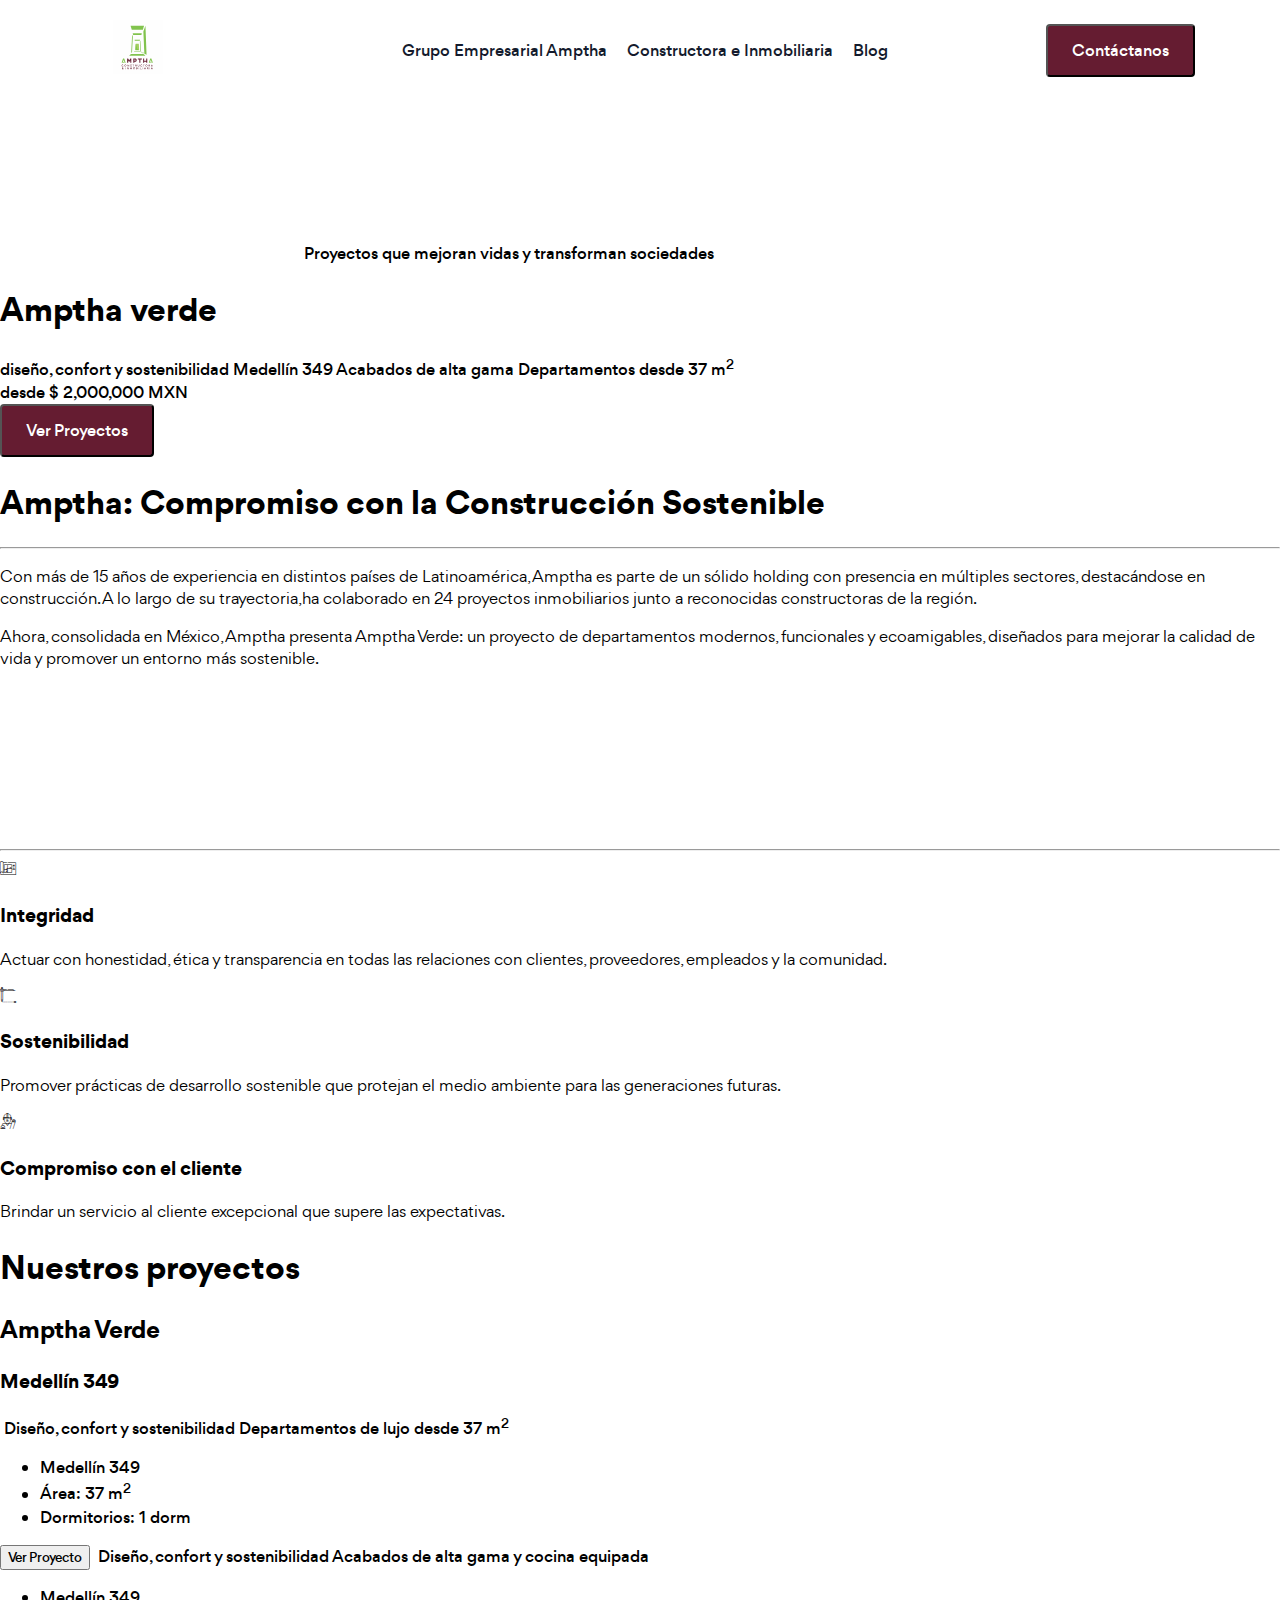
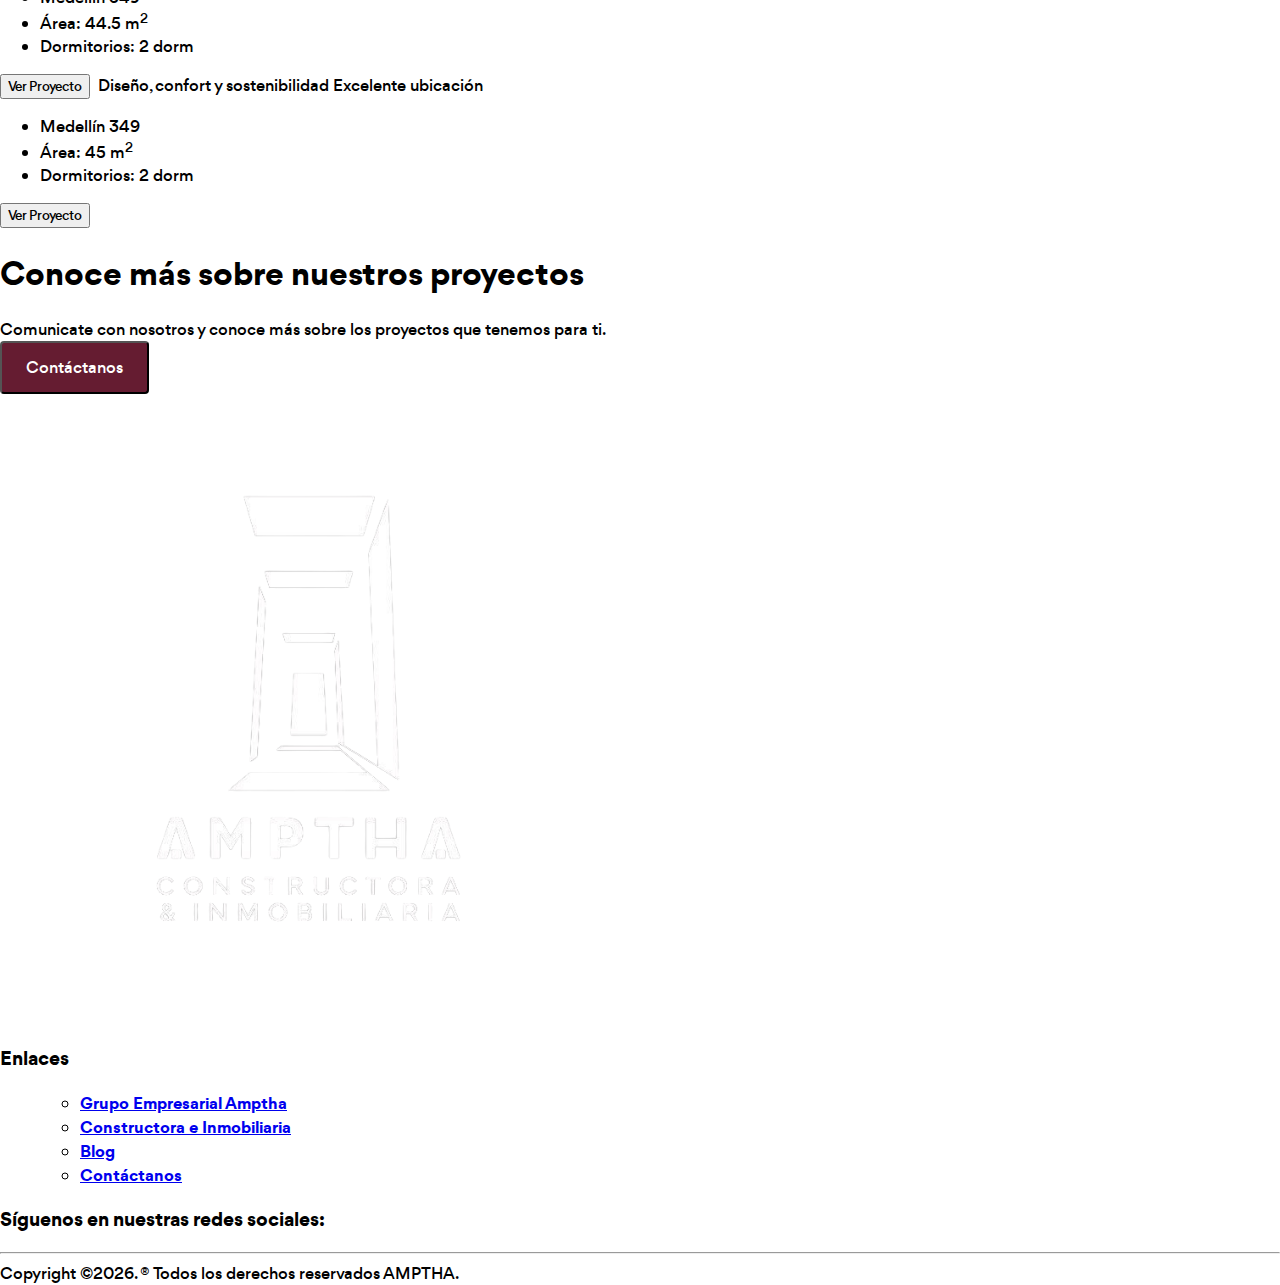
==== constructora-inmobiliaria.html @ 554c6b69 "feat: skeleton" ====
<!DOCTYPE html>
<html lang="en">

<head>
    <meta charset="UTF-8">
    <meta name="viewport" content="width=device-width, initial-scale=1.0">
    <link rel="stylesheet" href="css/styles.css">
    <link rel="stylesheet" href="fonts/flaticon.css">
    <link rel="stylesheet" href="fonts/fonts.css">
    <title>Amptha - Proyectos que mejoran vidas y transforman sociedades</title>
</head>

<body>
    <header>
        <nav>
            <logo>
                <a href="/">
                    <svg xmlns="http://www.w3.org/2000/svg" width="50" height="100" viewBox="0 0 997 1088">
                        <path fill="#FEFEFE" d="M0 0h997v1088H0V0Z"></path>
                        <path fill="#82C34E"
                            d="M646 122h1a8116.877 8116.877 0 0 1 4.593 112.367c.888 26.257 1.86 52.509 2.97 78.758a6559.746 6559.746 0 0 1 2.553 68.525c.652 20.414 1.46 40.819 2.322 61.225 1.192 28.246 2.226 56.496 3.179 84.751a8805 8805 0 0 0 2.74 72.76c.544 13.228.544 13.228 1.105 26.456 1.021 23.734 1.862 47.399 1.538 71.158-3.803-1.476-7.146-3.182-10.629-5.316l-3.342-2.04c-1.197-.735-2.394-1.47-3.591-2.207a8595.779 8595.779 0 0 1-11.558-7.066 2881.376 2881.376 0 0 0-12.79-7.774l-3.477-2.107a4560.543 4560.543 0 0 1-31.787-19.449c-5.774-3.56-11.559-7.1-17.361-10.611l-1.91-1.157c-3.042-1.841-6.085-3.68-9.131-5.515l-3.334-2.016-2.91-1.754L553 629c-1.1-.46-1.1-.46-2.22-.931-2.852-1.406-4.668-2.673-6.78-5.069-1.531-5.393-1.55-10.804-1.664-16.368-.067-1.686-.137-3.372-.211-5.058-.19-4.574-.325-9.149-.451-13.725-.141-4.806-.332-9.61-.516-14.413-.344-9.115-.642-18.23-.924-27.347-.321-10.306-.696-20.609-1.074-30.913a9578.602 9578.602 0 0 1-1.58-45.736c-.052-1.637-.105-3.275-.16-4.912-.17-5.175-.309-10.35-.42-15.528l-.059-2.394c-.054-2.413-.09-4.825-.12-7.238l-.055-2.194C536.712 429.8 539.03 423.723 542 417c.671-1.665 1.34-3.33 2-5h1c2.527 36.963 4.496 73.957 6.234 110.965l.165 3.496c.554 11.77 1.105 23.542 1.642 35.314.207 4.5.416 9 .626 13.5.097 2.093.193 4.187.287 6.28.26 5.81.562 11.616.896 17.422.162 3.265.252 6.529.342 9.796.098 2.252.198 4.504.3 6.755l.039 3.159c.242 4.41.458 7.225 3.535 10.537 3.965 3.054 8.122 5.584 12.758 7.495 4.219 1.831 7.942 3.847 11.801 6.343 4.283 2.65 8.575 5.282 12.875 7.903 9.208 5.613 18.368 11.3 27.5 17.035.105-11.224-.204-22.38-.77-33.59l-.244-5.047c-.173-3.574-.347-7.148-.524-10.722-.471-9.557-.928-19.115-1.384-28.672l-.14-2.938c-.886-18.568-1.67-37.14-2.41-55.715a7254.77 7254.77 0 0 0-3.216-72.085c-1.055-21.24-1.96-42.482-2.812-63.731-.926-23.088-1.926-46.17-3.063-69.25l-.189-3.856-.732-14.87a9707.43 9707.43 0 0 1-1.572-32.856c-.085-1.853-.172-3.706-.261-5.558-.438-9.144-.77-18.283-.843-27.438l-.035-2.349c-.013-6.659 1.536-12.22 4.195-18.323.649-1.603 1.295-3.207 1.938-4.813l.996-2.425c1.306-3.383 2.44-6.816 3.566-10.262 1.379-4.22 2.803-8.395 4.5-12.5 2.204-5.336 3.97-10.803 5.754-16.29a264.634 264.634 0 0 1 3.476-9.657c1.312-3.498 2.537-7.027 3.77-10.553a696.413 696.413 0 0 1 6-16.5l1.605-4.281L646 122Z">
                        </path>
                        <path fill="#81C34D"
                            d="M351 118h268c-2.226 12.245-2.226 12.245-3.75 16.375-1.885 5.41-3.506 10.863-5.063 16.375a2945.94 2945.94 0 0 1-6.875 23.938l-.864 2.965c-.813 2.784-1.63 5.566-2.448 8.347l-.838 2.858-.807 2.724-.718 2.433C597 196 597 196 596 198H374c-3.371-7.866-3.371-7.866-4.395-11.793l-.697-2.626-.72-2.768c-1.937-7.264-3.941-14.495-6.125-21.688l-1.477-4.879-.767-2.532c-1.56-5.17-3.101-10.347-4.632-15.526l-.915-3.057-.854-2.9-.757-2.55c-.784-3.18-1.198-6.44-1.661-9.681Z">
                        </path>
                        <path fill="#82C34F"
                            d="m437.102 628.371 3.397-.055c3.709-.053 7.417-.076 11.126-.093l7.755-.062c5.423-.038 10.847-.057 16.27-.067 6.242-.012 12.48-.08 18.72-.175 6.029-.088 12.056-.114 18.086-.118a526.36 526.36 0 0 0 7.654-.086c23.068-.396 23.068-.396 30.722 6.587A197.536 197.536 0 0 1 556 640a165.107 165.107 0 0 0 5.375 4.375c5.122 4.167 10.1 8.487 15.075 12.825 4.51 3.922 9.097 7.73 13.741 11.491 3.312 2.722 6.562 5.51 9.809 8.309 4.125 3.555 8.272 7.068 12.5 10.5 4.787 3.888 9.477 7.878 14.148 11.903a932.695 932.695 0 0 0 10.718 9.111c1.093.917 2.187 1.832 3.284 2.745 3.316 2.784 6.267 5.658 9.35 8.741H319c5.633-5.633 5.633-5.633 8.383-8.016l1.83-1.588 1.912-1.646 2.007-1.734c4.621-3.978 9.27-7.917 14.074-11.672 2.828-2.265 2.828-2.265 5.122-4.91 7.094-7.299 13.116-8.537 23.146-8.733 3.246-.009 6.49.031 9.736.072 2.347-.007 4.693-.019 7.04-.034a1665.2 1665.2 0 0 1 19.026.045c5.965.031 11.93.016 17.895.001 11.806-.028 23.612-.011 35.419.033 11.461.044 22.923.066 34.385.06l2.144-.001 10.653-.007c29.41-.02 58.819.032 88.228.13a4310.31 4310.31 0 0 0-5.168-4.727l-2.907-2.658c-3.566-3.188-7.255-6.197-10.976-9.2-3.363-2.754-6.658-5.577-9.949-8.415-5.92-5.1-11.893-10.124-18-15l-1.8-1.59c-2.753-1.764-4.438-1.793-7.692-1.809l-3.383-.038-3.696.005-3.903-.031c-3.53-.028-7.058-.037-10.586-.043-3.69-.01-7.378-.036-11.067-.06-6.984-.044-13.968-.072-20.952-.095-7.951-.027-15.903-.071-23.854-.117A22843.16 22843.16 0 0 0 417 638c6.154-8.206 10.114-9.601 20.102-9.629Z">
                        </path>
                        <path fill="#A4CF60"
                            d="M453 480h61c.673 4.713 1.193 9.137 1.449 13.858l.109 1.969c.118 2.142.231 4.284.344 6.427l.25 4.576c.22 4.071.436 8.142.652 12.214.133 2.516.268 5.033.403 7.55A6295.353 6295.353 0 0 1 521 607h-74c0-9.639.09-19.166.55-28.777l.178-3.852c.157-3.402.32-6.804.484-10.206l.301-6.346c1.227-25.96 2.785-51.886 4.487-77.819Z">
                        </path>
                        <path fill="#81C34D"
                            d="M394 271h181c-4.657 17.463-4.657 17.463-6.688 24.313l-.642 2.2c-1.543 5.233-1.543 5.233-2.67 7.487H403c-2.197-6.591-4.27-13.143-6.188-19.813l-.826-2.81-.779-2.709-.704-2.429C394 275 394 275 394 271Z">
                        </path>
                        <path fill="#83C450"
                            d="M382 300c2.374 2.374 2.945 4.223 4.059 7.383l1.17 3.289c.398 1.14.797 2.279 1.209 3.453l2.37 6.695c.35.993.698 1.986 1.057 3.009.596 1.664 1.207 3.328 1.947 4.934 2.627 5.972 2.38 11.259 1.958 17.686l-.177 3.322c-.124 2.287-.254 4.575-.392 6.862a945.331 945.331 0 0 0-.512 9.46c-.312 6.24-.655 12.48-1.002 18.72l-.388 7.084a9258.232 9258.232 0 0 1-2.28 39.724l-.126 2.12-.636 10.694-.128 2.155-.258 4.328a7196.656 7196.656 0 0 0-3.797 69.683l-.36 7.212-.177 3.571c-.411 8.206-.84 16.412-1.283 24.616l-.187 3.477c-.309 5.69-.626 11.38-.958 17.07-.612 10.605-1.16 21.202-1.49 31.82-.16 5.008-.356 10.014-.554 15.02-.084 2.386-.151 4.771-.2 7.157-.385 18.439-.385 18.439-4.04 23.42-2.6 1.887-4.794 3.01-7.825 4.036a776.444 776.444 0 0 0-5 2c-.302-17.678.583-35.273 1.517-52.918.218-4.153.43-8.306.644-12.459.36-7 .725-14 1.092-21.001.462-8.808.918-17.617 1.372-26.426 1.621-31.477 3.268-62.952 5.122-94.417 1.631-27.73 2.993-55.474 4.378-83.216.46-9.2.92-18.398 1.384-27.597l.54-10.836c1.046-20.888 1.046-20.888 1.951-31.13Z">
                        </path>
                        <path fill="#682135"
                            d="m292.375 774.563 2.328-.1 2.258-.022 2.056-.04c5.082 1.536 7.72 8.245 10.311 12.58l1.194 1.981c.825 1.373 1.648 2.748 2.47 4.123 1.262 2.11 2.533 4.215 3.805 6.32.802 1.337 1.605 2.675 2.406 4.013l1.155 1.91C323 809.77 323 809.77 323 812h2l.762-2.08c1.431-3.376 3.192-6.492 5.047-9.647l1.113-1.907c.774-1.324 1.55-2.647 2.327-3.969 1.187-2.02 2.365-4.044 3.542-6.069.755-1.29 1.511-2.578 2.268-3.867l1.06-1.828c3.442-5.82 3.442-5.82 5.881-7.633a77.298 77.298 0 0 1 8.625-.25l2.39.016c5.83.08 5.83.08 6.985 1.234.095 2.586.126 5.146.114 7.733v2.453c0 2.69-.009 5.379-.016 8.068l-.005 5.578c-.003 4.904-.013 9.808-.024 14.712-.01 5-.015 10-.02 15-.01 9.82-.028 19.638-.049 29.456-3.16 1.58-6.535 1.184-10 1.188l-2.234.037c-1.924.005-3.847-.103-5.766-.225-2.438-2.438-2.264-3.103-2.319-6.45l-.06-2.79-.035-3.018-.059-3.085c-.06-3.26-.106-6.521-.152-9.782l-.117-6.621A4503.83 4503.83 0 0 1 344 812l-1.114 1.908c-1.688 2.887-3.38 5.77-5.074 8.654l-1.751 3.002C332.923 830.9 329.698 836.035 326 841c-2.195-.043-2.195-.043-5-1a64.934 64.934 0 0 1-4.875-7.313l-1.2-1.994A566.094 566.094 0 0 1 311 824l-3.82-6.543L304 812l-.025 1.733a4888.25 4888.25 0 0 1-.292 17.81c-.039 2.218-.074 4.435-.105 6.653-.045 3.182-.103 6.364-.164 9.546l-.035 3.018-.06 2.79-.04 2.463C303 858 303 858 301 860a88.743 88.743 0 0 1-7.938.313l-2.208.048c-5.255.005-5.255.005-7.563-1.405-1.992-3.018-1.7-6.113-1.663-9.609l-.011-2.356a873.84 873.84 0 0 1 .02-7.714c0-1.784 0-3.569-.002-5.353 0-3.74.01-7.48.029-11.22.023-4.801.023-9.602.016-14.403-.003-3.685.004-7.369.013-11.054.004-1.77.005-3.54.004-5.312 0-2.47.012-4.941.028-7.412l-.007-2.23c.084-7.96 3.667-7.678 10.657-7.73Z">
                        </path>
                        <path fill="#672033"
                            d="m412.103 774.722 2.108.012 2.192-.005c1.538-.002 3.077.002 4.615.01 2.313.01 4.626 0 6.939-.012 26.562-.027 26.562-.027 36.047 7.96 6.742 6.982 8.128 14.33 8.433 23.813-.168 7.95-2.14 13.525-6.062 20.313-8.634 7.952-19.62 9.525-30.875 9.312l-2.781-.027c-2.24-.024-4.48-.056-6.719-.098.01.656.02 1.312.032 1.988.041 2.962.067 5.924.093 8.887l.05 3.129.02 2.988.032 2.761C426 858 426 858 424 860c-2.873.199-5.629.278-8.5.25l-2.379.023c-5.868-.02-5.868-.02-8.121-2.273a91.593 91.593 0 0 1-.259-7.63l-.01-2.386c-.01-2.61-.003-5.218.003-7.828l-.005-5.425c-.003-3.793 0-7.586.01-11.379.012-4.87.005-9.739-.007-14.608-.007-3.735-.005-7.47 0-11.205.002-1.796 0-3.592-.005-5.388-.005-2.507.003-5.013.014-7.52l-.012-2.264c.051-6.179 1.13-7.584 7.374-7.645Z">
                        </path>
                        <path fill="#671F33"
                            d="m610.438 774.813 2.392-.038c2.058-.005 4.116.103 6.17.225 2 2 2 2 2.227 5.99 0 1.725-.012 3.45-.032 5.174l-.006 2.436c-.01 3.009-.038 6.017-.064 9.025L621 818h42c-.08-13.403-.08-13.403-.18-26.806-.006-1.677-.011-3.353-.015-5.03l-.031-2.652c0-2.172.103-4.343.226-6.512 2-2 2-2 5.879-2.23 1.561.004 3.122.018 4.683.043l2.405.001c5.893.046 5.893.046 7.033 1.186.095 2.586.126 5.146.114 7.733v2.453c0 2.69-.009 5.379-.016 8.068l-.005 5.578c-.003 4.904-.013 9.808-.024 14.712-.01 5-.015 10-.02 15-.01 9.82-.028 19.638-.049 29.456-3.16 1.58-6.535 1.184-10 1.188l-2.234.037c-1.924.005-3.847-.103-5.766-.225-2-2-2-2-2.227-4.247.01-.91.02-1.822.032-2.76l.015-2.693.055-3.425L663 836h-42c.08 7.15.08 7.15.18 14.3l.015 2.692.032 2.761C621 858 621 858 619 860a98.49 98.49 0 0 1-8 .188l-2.234-.002c-5.485-.045-5.485-.045-7.766-1.186a28645.6 28645.6 0 0 1-.052-32.414c-.005-5.016-.012-10.033-.023-15.05-.011-4.836-.017-9.673-.02-14.51-.002-1.85-.005-3.7-.01-5.549-.008-2.581-.009-5.163-.009-7.744l-.01-2.341c.015-7.768 2.6-6.574 9.562-6.58Z">
                        </path>
                        <path fill="#83C450"
                            d="m748.816 774.637 2.815.002 2.932.048 2.943-.01c7.227.056 7.227.056 9.494 2.323.81 2.113 1.545 4.254 2.242 6.406l.635 1.938c.672 2.05 1.336 4.103 1.998 6.156a2623.907 2623.907 0 0 0 3.264 10.004c1.493 4.508 3.167 8.907 4.976 13.296 1.396 3.472 2.547 7.015 3.697 10.575 1.65 5.06 3.342 10.094 5.165 15.094l.989 2.733a552.47 552.47 0 0 0 1.938 5.249l.873 2.416.79 2.129c.508 2.352.23 3.752-.567 6.004-2.102 2.102-6.483 1.231-9.375 1.25l-2.367.063c-5.783.04-5.783.04-7.908-1.535-1.626-2.141-2.217-3.955-2.928-6.548l-.82-2.91c-.28-1.034-.562-2.068-.852-3.133-.614-2.18-1.23-4.36-1.848-6.539l-.95-3.356c-1.703-5.886-3.585-11.712-5.467-17.543C758.261 811.85 756.12 804.93 754 798a6998.867 6998.867 0 0 0-4.745 15.679c-2.925 9.696-5.733 19.41-8.226 29.228-3.562 13.626-3.562 13.626-7.029 17.093-2.823.1-5.615.139-8.438.125l-2.392.012c-5.917-.01-5.917-.01-8.17-1.137.562-6.029 1.88-11.296 3.875-17l.777-2.29a340.391 340.391 0 0 1 3.856-10.71c1.624-4.292 3.063-8.64 4.492-13 1.417-4.325 2.841-8.635 4.469-12.887 1.18-3.1 2.235-6.224 3.25-9.383l.886-2.751a988.288 988.288 0 0 0 1.79-5.641l.886-2.733.783-2.464c1.959-4.481 3.93-5.521 8.752-5.504ZM206.816 774.637l2.815.002 2.931.048 2.944-.01c7.227.056 7.227.056 9.494 2.323.806 1.857.806 1.857 1.586 4.113l.876 2.514.913 2.686.947 2.74c2.064 6.018 3.965 12.067 5.791 18.162.813 2.554 1.736 4.998 2.762 7.472 2.2 5.31 3.975 10.736 5.758 16.195 1.31 3.999 2.663 7.971 4.12 11.919l.855 2.328a377.19 377.19 0 0 0 1.651 4.389c2.26 6.15 2.26 6.15.741 9.482-2.102 2.102-6.483 1.231-9.375 1.25l-2.367.063c-5.77.039-5.77.039-7.889-1.487-1.768-2.358-2.427-4.537-3.254-7.367l-1.021-3.438-1.07-3.712-1.7-5.757c-.79-2.687-1.57-5.376-2.352-8.064-1.372-4.712-2.759-9.418-4.143-14.126-.737-2.506-1.47-5.014-2.2-7.522l-1.003-3.428-.88-3.028c-.671-2.367-.671-2.367-1.746-4.384l-.883 3.016a3471.748 3471.748 0 0 1-7.808 26.294 1259.597 1259.597 0 0 0-3.918 13.23c-.265.903-.53 1.807-.801 2.738a803.73 803.73 0 0 0-1.498 5.188c-2.651 9.023-2.651 9.023-5.092 11.534-3.084.605-6.06.47-9.188.313l-2.56-.069A355.541 355.541 0 0 1 174 860c-1.146-4.122-.79-6.64.547-10.676l1.062-3.26 1.141-3.376c.36-1.103.722-2.206 1.094-3.342 1.71-5.193 3.497-10.342 5.45-15.448 1.338-3.598 2.511-7.251 3.706-10.898 1.427-4.357 2.864-8.697 4.5-12.98a166.74 166.74 0 0 0 3-8.633l.75-2.342c.506-1.59 1.006-3.18 1.5-4.774l.75-2.322.656-2.083c1.95-4.31 4.03-5.245 8.66-5.23Z">
                        </path>
                        <path fill="#81C34D"
                            d="M453 482c2.124 3.794 3.3 7.871 4.566 12.006l.755 2.436c.822 2.656 1.64 5.314 2.456 7.972l1.719 5.56c1.51 4.885 3.015 9.771 4.52 14.657 1.221 3.967 2.446 7.932 3.671 11.898 2.287 7.401 4.572 14.802 6.852 22.205l1.505 4.875c1.497 4.848 2.932 9.709 4.256 14.608 1.276 3.25 3.59 4.779 6.387 6.72l1.698 1.21A322.38 322.38 0 0 0 497 590c1.402.976 2.803 1.954 4.203 2.934 4.497 3.132 9.006 6.253 13.602 9.239 1.414.92 2.807 1.87 4.195 2.827v1h-72c0-9.292.11-18.482.55-27.75.06-1.278.118-2.556.178-3.872.158-3.422.32-6.843.484-10.265l.301-6.374A3185.341 3185.341 0 0 1 453 482Z">
                        </path>
                        <path fill="#692336"
                            d="m503.05 774.729 2.122.012 2.237-.01c2.447-.01 4.894-.003 7.341.003l5.089-.005c3.558-.003 7.115 0 10.673.01 4.567.012 9.133.005 13.7-.007 3.503-.007 7.007-.005 10.51 0 1.684.002 3.369 0 5.053-.005 2.351-.005 4.702.003 7.053.014l2.122-.012c4.821.042 4.821.042 7.05 2.271.198 2.545.279 4.957.25 7.5l.023 2.09c-.02 5.157-.02 5.157-2.273 7.41-2.797.227-2.797.227-6.32.195l-3.809-.02-3.996-.05c-1.34-.01-2.68-.02-4.02-.027-3.285-.024-6.57-.057-9.855-.098l.013 2.416c.04 7.505.071 15.01.09 22.514.011 3.859.025 7.717.048 11.575.022 3.722.034 7.444.039 11.166.003 1.421.01 2.843.021 4.265.015 1.987.016 3.975.016 5.962l.014 3.432C546 858 546 858 544 860c-2.873.199-5.629.278-8.5.25l-2.379.023c-5.868-.02-5.868-.02-8.121-2.273-.24-2.67-.24-2.67-.227-6.102v-3.882l.032-4.211.008-4.296c.008-3.772.028-7.543.05-11.314.02-3.848.03-7.695.04-11.543.02-7.55.055-15.101.097-22.652l-2.447.032c-3.642.041-7.285.067-10.928.093-1.271.017-2.542.034-3.852.05l-3.671.02-3.396.032C498 794 498 794 496 792a82.807 82.807 0 0 1-.25-7.5l-.023-2.09c.024-6.18 1.099-7.626 7.323-7.681Z">
                        </path>
                        <path fill="#81C34D" d="M431 398h107c-4 17-4 17-5 19h-98c-4-15-4-15-4-19Z"></path>
                        <path fill="#6D293B"
                            d="M676.313 896.563c4.996 2.831 7.895 7.06 9.687 12.437.534 5.965.553 10.957-3 16-5.185 5.21-8.836 7.149-16.313 7.313-5.432-.049-8.61-.446-12.687-4.313-4.484-4.858-6.524-9.166-6.309-15.887.96-6.573 4.62-10.893 9.625-14.984 5.421-3.635 13.225-3.134 18.996-.567ZM256.313 896.563c4.996 2.831 7.895 7.06 9.687 12.437.534 5.965.553 10.957-3 16-5.185 5.21-8.836 7.149-16.313 7.313-5.432-.049-8.61-.446-12.687-4.313-4.484-4.858-6.524-9.166-6.309-15.887.96-6.573 4.62-10.893 9.625-14.984 5.421-3.635 13.225-3.134 18.996-.567ZM430.313 951.563c4.996 2.831 7.895 7.06 9.687 12.437.534 5.965.553 10.957-3 16-5.185 5.21-8.836 7.149-16.313 7.313-5.432-.049-8.61-.446-12.687-4.313-4.484-4.858-6.524-9.166-6.309-15.887.96-6.573 4.62-10.893 9.625-14.984 5.421-3.635 13.225-3.134 18.997-.567Z">
                        </path>
                        <path fill="#6B2639"
                            d="m463 951 9.625-.313 2.999-.137c4.31-.068 7.481 0 10.99 2.684 3.097 3.59 3.09 5.159 2.796 9.672-.517 2.641-1.471 4.236-3.41 6.094l1.938.875C490 971 490 971 491 973c.042 4.38-.213 7.95-2.875 11.5-3.278 2.314-5.893 2.622-9.793 2.598l-2.438-.008-3.082-.028L463 987v-36Z">
                        </path>
                        <path fill="#692236"
                            d="m710 896 10.125-.313 3.157-.137c4.505-.068 7.742-.08 11.335 2.845 2.76 3.017 3.292 3.82 3.758 7.855-.494 4.936-1.876 6.334-5.375 9.75h-2l1.242 2.23 1.633 2.957 1.617 2.918A71.033 71.033 0 0 1 739 932c-4.3 1.053-4.3 1.053-7 0-2.96-3.805-7-9.018-7-14h-10v14h-5v-36ZM443 896l10.125-.313 3.157-.137c4.505-.068 7.742-.08 11.335 2.845 2.76 3.017 3.292 3.82 3.758 7.855-.494 4.936-1.876 6.334-5.375 9.75h-2l1.242 2.23 1.633 2.957 1.617 2.918A71.033 71.033 0 0 1 472 932c-4.3 1.053-4.3 1.053-7 0-2.96-3.805-7-9.018-7-14h-10v14h-5v-36Z">
                        </path>
                        <path fill="#692235"
                            d="m678 951 10.125-.313 3.157-.137c4.505-.068 7.742-.08 11.335 2.845 2.76 3.017 3.292 3.82 3.758 7.855-.494 4.936-1.876 6.334-5.375 9.75h-2l1.242 2.23 1.633 2.957 1.617 2.918A71.033 71.033 0 0 1 707 987c-4.3 1.053-4.3 1.053-7 0-2.96-3.805-7-9.018-7-14h-10v14h-5v-36Z">
                        </path>
                        <path fill="#692337"
                            d="M340 951h7c1.84 3.622 3.67 7.248 5.5 10.875l1.59 3.129 1.504 2.988 1.396 2.761C358 973 358 973 358 975h2c.235-.797.47-1.593.71-2.414 1.625-4.517 3.735-8.69 5.915-12.961l1.273-2.52c1.03-2.037 2.065-4.072 3.102-6.105h7v36h-6l-1-22-10 19h-5l-10-21-1 24h-5v-36Z">
                        </path>
                        <path fill="#6B2739"
                            d="M199 951c3.082 2.227 4.738 4.809 5.563 8.563-.768 3.324-2.165 5.039-4.563 7.437-2.25.813-2.25.813-4 1l2.5 2.875c2.5 2.875 2.5 2.875 2.5 5.125h2l.938-2.438C205 971 205 971 206 970a99.984 99.984 0 0 1 5 0c-1.886 5.793-1.886 5.793-3.375 8.5-.99 2.742-.99 2.742 1.25 5.813L211 987h-7l-1-3-2.375 1.5c-4.662 1.93-8.641 2.272-13.625 1.5-2.934-1.796-4.472-2.944-6-6-.406-2.98-.546-5.1 1.047-7.727 1.328-1.648 1.328-1.648 3.953-4.273h2l-2-2.563c-2.312-3.973-2.657-5.917-2-10.437 4.113-6.307 7.95-6.981 15-5Z">
                        </path>
                        <path fill="#6D2A3C"
                            d="M771 896h7a32079.147 32079.147 0 0 1 6.722 15.66l2.458 5.727 1.491 3.475L790 924l1.176 2.726C792 929 792 929 792 932h-6l-2-7-19 1-2 6h-7c1.558-3.94 3.122-7.876 4.688-11.813l1.318-3.333A392.131 392.131 0 0 1 771 896Z">
                        </path>
                        <path fill="#6D2A3B"
                            d="M771 951h7c2 4.642 3.994 9.287 5.981 13.934.678 1.581 1.357 3.161 2.038 4.74.978 2.27 1.949 4.542 2.918 6.814l.928 2.14C791.12 981.585 792 983.755 792 987h-6l-2-7-19 1-2 6h-7c1.558-3.94 3.122-7.876 4.688-11.813l1.318-3.333A392.131 392.131 0 0 1 771 951ZM635 951h7c2 4.642 3.994 9.287 5.981 13.934.678 1.581 1.357 3.161 2.038 4.74.978 2.27 1.949 4.542 2.918 6.814l.928 2.14C655.12 981.585 656 983.755 656 987h-6l-2-7-19 1-2 6h-7c1.558-3.94 3.122-7.876 4.688-11.813l1.318-3.333A392.131 392.131 0 0 1 635 951Z">
                        </path>
                        <path fill="#6A2437"
                            d="M281 951c6 0 6 0 8.676 2.422a126.856 126.856 0 0 1 2.637 3.328l1.413 1.757A329.158 329.158 0 0 1 298 964l1.378 1.793A654.116 654.116 0 0 1 307 976l1-25h6v36c-6 0-6 0-7.855-1.418l-1.547-1.984-1.76-2.202-1.776-2.333-1.763-2.229A691.164 691.164 0 0 1 294 970l-7-9-1 26h-5v-36ZM289 896c6 0 6 0 8.676 2.422a126.856 126.856 0 0 1 2.637 3.328l1.413 1.757A329.158 329.158 0 0 1 306 909l1.378 1.793A654.116 654.116 0 0 1 315 921l1-25h6v36c-6 0-6 0-7.855-1.418l-1.547-1.984-1.76-2.202-1.776-2.333-1.763-2.229A691.164 691.164 0 0 1 302 915l-7-9-1 26h-5v-36Z">
                        </path>
                        <path fill="#FCFBFB"
                            d="m426 793 7.625-.188 2.366-.082c4.743-.056 7.878.708 12.009 3.27 3.115 3.115 2.967 5.493 3.25 9.875-.091 4.074-.762 6.782-3.25 10.125-7.037 3.983-14.063 3.229-22 3v-26Z">
                        </path>
                        <path fill="#FCFCFC"
                            d="M672 901c3.214 1.607 5.17 2.943 7.375 5.75 1.367 4.92 1.16 8.9-.688 13.563-2.303 3.668-3.55 5.308-7.687 6.687-6.119.502-9.107.078-14-4-3.113-4.67-2.728-9.536-2-15 3.694-7.333 9.535-7.836 17-7ZM252 901c3.214 1.607 5.17 2.943 7.375 5.75 1.367 4.92 1.16 8.9-.688 13.563-2.303 3.668-3.55 5.308-7.687 6.687-6.119.502-9.107.078-14-4-3.113-4.67-2.728-9.536-2-15 3.694-7.333 9.535-7.836 17-7Z">
                        </path>
                        <path fill="#FDFCFC"
                            d="M426 956c3.239 1.31 4.603 2.52 6.813 5.188 2.135 5.058 1.841 9.161-.125 14.125-2.304 3.668-3.55 5.308-7.688 6.687-6.119.502-9.107.078-14-4-3.113-4.67-2.728-9.536-2-15 3.74-7.423 9.499-7.65 17-7Z">
                        </path>
                        <path fill="#6E2A3C"
                            d="M494 895h6l.06 2.323c.095 3.476.205 6.952.315 10.427.03 1.207.062 2.413.094 3.656l.117 3.516.095 3.237c.314 2.8.788 4.497 2.319 6.841 2.3 1.15 3.815 1.232 6.375 1.313l2.336.113c3.224-.6 4.255-1.885 6.289-4.426.64-2.987.64-2.987.61-6.297l.097-3.652.043-3.801.09-3.848c.07-3.134.123-6.267.16-9.402h6c.116 4.541.187 9.083.25 13.625l.102 3.895c.11 10.669.11 10.669-2.055 14.19-4.387 4.373-7.517 5.72-13.735 5.727C504.248 932.3 500.9 931.9 497 928c-2.58-4.34-3.365-7.465-3.293-12.492l.03-3.633.075-3.75.042-3.82c.035-3.102.084-6.203.146-9.305Z">
                        </path>
                        <path fill="#6C283A"
                            d="M574.75 896.125c3.84 2.215 5.65 4.329 8.25 7.875l-3 3-3-1v-2c-4.766-2.542-9.733-2.71-15-2-3.503 2.043-5.774 4.098-7 8-.483 5.215.104 8.606 3 13 3.472 2.976 6.453 3.416 11 3.227 2.905-.33 5.349-.998 8-2.227l1-3 5 2c-1.495 3.805-3.694 5.662-7 8-5.787 1.929-12.807 2.356-18.492-.059-5.346-3.722-8.683-8.522-9.883-14.949-.335-5.34 1.304-9.662 4.375-13.992 6.702-7.022 13.4-8.68 22.75-5.875ZM199.75 896.125c3.84 2.215 5.65 4.329 8.25 7.875l-3 3-3-1v-2c-4.766-2.542-9.733-2.71-15-2-3.503 2.043-5.774 4.098-7 8-.483 5.215.104 8.606 3 13 3.472 2.976 6.453 3.416 11 3.227 2.905-.33 5.349-.998 8-2.227l1-3 5 2c-1.495 3.805-3.694 5.662-7 8-5.787 1.929-12.807 2.356-18.492-.059-5.346-3.722-8.683-8.522-9.883-14.949-.335-5.34 1.304-9.662 4.375-13.992 6.702-7.022 13.4-8.68 22.75-5.875ZM364 895c4.764 1.676 6.795 3.467 9 8l-5 2-2.125-2c-3.335-2.32-4.902-2.441-8.875-2l-2 1v6l3.14 1.137 4.11 1.55c.682.245 1.364.49 2.066.74 4.472 1.716 7.057 3.378 9.684 7.573.595 3.108.655 4.96-1.059 7.68-2.718 3.372-4.41 5.15-8.734 5.629-10.295.39-10.295.39-14.52-3.121-1.613-1.583-1.613-1.583-2.687-3.188v-3c2.25-.75 2.25-.75 5-1l1.75 1.938c3.06 2.804 5.214 2.465 9.227 2.398 2.246-.171 2.246-.171 4.023-2.336v-4l-3.395-1.39-4.418-1.86-2.236-.91c-6.992-2.974-6.992-2.974-8.951-6.84-.642-5.057-.642-5.057 0-8 4.83-5.973 8.665-6.68 16-6Z">
                        </path>
                        <path fill="#87C556"
                            d="M749.625 840.77c1.458.004 2.917.018 4.375.043l2.234.001c5.485.045 5.485.045 7.766 1.186.054 2.625.094 5.25.125 7.875l.05 2.262c.018 1.955-.072 3.91-.175 5.863-2.56 2.56-4.272 2.26-7.766 2.273L754 860.25l-2.234.023c-5.513-.02-5.513-.02-7.766-2.273a82.807 82.807 0 0 1-.25-7.5l-.023-2.09c.02-5.315.142-7.275 5.898-7.64Z">
                        </path>
                        <path fill="#86C555"
                            d="m209.766 840.727 2.234.023 2.234-.023c5.513.02 5.513.02 7.766 2.273.198 2.545.279 4.957.25 7.5l.023 2.09c-.02 5.157-.02 5.157-2.273 7.41-2.71.199-5.293.278-8 .25l-2.234.023c-5.513-.02-5.513-.02-7.766-2.273a82.807 82.807 0 0 1-.25-7.5l-.023-2.09c.025-6.645 1.473-7.66 8.039-7.683Z">
                        </path>
                        <path fill="#661E32" d="M601 896h29v5h-12v31h-5v-31h-12v-5ZM392 896h29v5h-12v31h-5v-31h-12v-5Z">
                        </path>
                        <path fill="#651C31" d="M546 951h5v31h21v5h-26v-36Z"></path>
                        <path fill="#F3F0F0"
                            d="M683 956c2.27-.081 4.541-.14 6.813-.188l3.832-.105c3.355.293 3.355.293 5.277 1.652 1.577 2.4 1.558 3.828 1.078 6.641-1.605 2.145-1.605 2.145-4 4-3.234.39-3.234.39-6.75.25l-3.547-.11L683 968v-12Z">
                        </path>
                        <path fill="#F4F1F1"
                            d="M715 901c2.27-.081 4.541-.14 6.813-.188l3.832-.105c3.355.293 3.355.293 5.28 1.648 1.543 2.36 1.489 3.886 1.075 6.645-1.879 2.505-2.961 2.987-6 4-3.671.133-7.325.043-11 0v-12ZM448 901c2.27-.081 4.541-.14 6.813-.188l3.832-.105c3.355.293 3.355.293 5.28 1.648 1.543 2.36 1.489 3.886 1.075 6.645-1.879 2.505-2.961 2.987-6 4-3.671.133-7.325.043-11 0v-12Z">
                        </path>
                        <path fill="#651C31"
                            d="M730 951h5v36h-5v-36ZM594 951h5v36h-5v-36ZM515 951h5v36h-5v-36ZM250 951h5v36h-5v-36Z">
                        </path>
                        <path fill="#FCFCFC"
                            d="M469 971c2.104-.081 4.208-.14 6.313-.188l3.55-.105c3.137.293 3.137.293 5.032 1.648 1.583 2.356 1.521 3.87 1.105 6.645-1.105 1.645-1.105 1.645-3 3-3.137.293-3.137.293-6.688.188l-3.574-.083L469 982v-11Z">
                        </path>
                        <path fill="#FCFBFB"
                            d="M469 956c1.937-.081 3.875-.14 5.813-.188l3.269-.105c2.918.293 2.918.293 4.816 1.645C484 959 484 959 483.812 961.562 483 964 483 964 481 966c-2.82.195-2.82.195-6.125.125l-3.32-.055L469 966v-10Z">
                        </path>
                        <path fill="#F2EFEF"
                            d="M774 903c2.448 3.03 4.095 6.075 5.688 9.625l1.324 2.914C782 918 782 918 782 920h-15c1.88-6.016 4.06-11.425 7-17Z">
                        </path>
                        <path fill="#F3F0F0"
                            d="M774 958c2.33 2.879 3.832 5.62 5.188 9.063l1.042 2.597C781 972 781 972 781 975h-14c1.88-6.016 4.06-11.425 7-17ZM638 958c2.33 2.879 3.832 5.62 5.188 9.063l1.042 2.597C645 972 645 972 645 975h-14c1.88-6.016 4.06-11.425 7-17Z">
                        </path>
                        <path fill="#F8F7F7"
                            d="M190 972c4.206 1.502 5.739 4.286 8 8-2 2-2 2-5.5 2.25C189 982 189 982 187 980c-.313-2.438-.313-2.438 0-5 1.5-1.813 1.5-1.813 3-3Z">
                        </path>
                        <path fill="#F4F2F2"
                            d="M194.625 955.25C197 956 197 956 198 957c.313 2.375.313 2.375 0 5-2 1.813-2 1.813-4 3-1.938-.688-1.938-.688-4-2-.938-2.438-.938-2.438-1-5 1.66-2.765 2.397-3.057 5.625-2.75Z">
                        </path>
                    </svg>
                </a>
            </logo>
            <menu>
                <ul>
                    <li><a href="grupo-empresarial">Grupo Empresarial Amptha</a></li>
                    <li><a href="constructora-inmobiliaria">Constructora e Inmobiliaria</a></li>
                    <li><a href="blog">Blog</a></li>
                </ul>
            </menu>
            <cta>
                <button>Contáctanos</button>
            </cta>
        </nav>
    </header>
    <main>
        <section class="video">
            <video src=""></video>
            <logo></logo>
            <span class="subtitle">Proyectos que mejoran vidas y transforman sociedades</span>
        </section>
        <section class="banner">
            <card>
                <h1>Amptha verde</h1>
                <span class="description">diseño, confort y sostenibilidad</span>
                <span class="text">Medellín 349</span>
                <span class="text">Acabados de alta gama</span>
                <span class="text">Departamentos desde 37 m<sup>2</sup></span>
                <footer>
                    <span class="text">desde</span>
                    <span class="price">$ 2,000,000 MXN</span>
                </footer>
            </card>
            <cta>
                <!-- TOOD: ADD REDIRECT -->
                <button>Ver Proyectos</button>
            </cta>
        </section>
        <section class="content">
            <h1>Amptha: Compromiso con la Construcción Sostenible</h1>
            <hr>
            <p>Con más de 15 años de experiencia en distintos países de Latinoamérica, Amptha es parte de un sólido
                holding con presencia en múltiples sectores, destacándose en construcción. A lo largo de su
                trayectoria,ha colaborado en 24 proyectos inmobiliarios junto a reconocidas constructoras de la región.
            </p>
            <p>Ahora, consolidada en México, Amptha presenta Amptha Verde: un proyecto de departamentos modernos,
                funcionales y ecoamigables, diseñados para mejorar la calidad de vida y promover un entorno más
                sostenible.</p>
            <video src=""></video>
        </section>
        <section class="features">
            <hr>
            <feature>
                <i class="icon flaticon-plan"></i>
                <h3>Integridad</h3>
                <p>Actuar con honestidad, ética y transparencia en todas las relaciones con clientes, proveedores,
                    empleados y la comunidad.</p>
            </feature>
            <feature>
                <i class="icon flaticon-compass"></i>
                <h3>Sostenibilidad</h3>
                <p>Promover prácticas de desarrollo sostenible que protejan el medio ambiente para las generaciones
                    futuras.</p>
            </feature>
            <feature>
                <i class="icon flaticon-architect"></i>
                <h3>Compromiso con el cliente</h3>
                <p>Brindar un servicio al cliente excepcional que supere las expectativas.</p>
            </feature>
        </section>
        <section class="projects">
            <h1>Nuestros proyectos</h1>
            <h2>Amptha Verde</h2>
            <h3>Medellín 349</h3>
            <carrousel>
                <card>
                    <image>
                    </image>
                    <span class="description">Diseño, confort y sostenibilidad</span>
                    <span class="title">Departamentos de lujo desde 37 m<sup>2</sup></span>
                    <ul>
                        <li>Medellín 349</li>
                        <li>Área: 37 m<sup>2</sup></li>
                        <li>Dormitorios: 1 dorm</li>
                    </ul>
                    <button>Ver Proyecto</button>
                </card>
                <card>
                    <image>
                    </image>
                    <span class="description">Diseño, confort y sostenibilidad</span>
                    <span class="title">Acabados de alta gama y cocina equipada</span>
                    <ul>
                        <li>Medellín 349</li>
                        <li>Área: 44.5 m<sup>2</sup></li>
                        <li>Dormitorios: 2 dorm</li>
                    </ul>
                    <button>Ver Proyecto</button>
                </card>
                <card>
                    <image>
                    </image>
                    <span class="description">Diseño, confort y sostenibilidad</span>
                    <span class="title">Excelente ubicación</span>
                    <ul>
                        <li>Medellín 349</li>
                        <li>Área: 45 m<sup>2</sup></li>
                        <li>Dormitorios: 2 dorm</li>
                    </ul>
                    <button>Ver Proyecto</button>
                </card>
            </carrousel>
        </section>
        <section class="contact">
            <div>
                <h1>Conoce más sobre nuestros proyectos</h1>
                <span class="text">Comunicate con nosotros y conoce más sobre los proyectos que tenemos para ti.</h2>
            </div>
            <cta>
                <button>Contáctanos</button>
            </cta>
        </section>
        <footer>
            <nav>
                <logo>
                    <img src="images/amptha/logo-amptha-footer.png" alt="logo amptha">
                </logo>
                <links>
                    <h3>Enlaces</h3>
                    <menu>
                        <ul>
                            <li><a href="grupo-empresarial">Grupo Empresarial Amptha</a></li>
                            <li><a href="constructora-inmobiliaria">Constructora e Inmobiliaria</a></li>
                            <li><a href="blog">Blog</a></li>
                            <li><a href="contact-us">Contáctanos</a></li>
                        </ul>
                    </menu>
                </links>
                <social>
                    <h3>Síguenos en nuestras redes sociales:</h3>

                </social>
            </nav>
            <hr>
            <copyright>
                <span>Copyright ©<span id="current-year"></span>. ® Todos los derechos reservados AMPTHA.</span>
            </copyright>
        </footer>
    </main>
    <script>
        document.querySelector('#current-year').innerHTML = new Date().getFullYear();
    </script>
</body>

</html>
---- css/styles.css ----
body {
    margin: 0;
}

header {
    display: flex;
    width: 100%;
    height: 109px;
}

header nav {
    width: 100%;
    display: flex;
    justify-content: space-between;
    align-items: center;
    padding: 13px 85px 22px 113px;
}

header nav menu ul {
    display: flex;
    justify-content: space-around;
    gap: 20px;
    list-style-type: none;
}

header nav menu ul li a {
    text-decoration: none;
    color: #141B2D;
    font-family: "gorditamedium", sans-serif;
    font-size: 16px;
    font-weight: 400;
}

header nav menu ul li a:hover {
    color: #651C31;
}

cta button {
    padding: 13px 24px;
    background-color: #651C31;
    color: white;
    font-size: 16px;
    border-radius: 4px;
}
---- fonts/flaticon.css ----
@font-face {
    font-family: "flaticon";
    src: url("./flaticon.ttf?9890e4f6eddb23febd8c5e9ec37ab564") format("truetype"),
    url("./flaticon.woff?9890e4f6eddb23febd8c5e9ec37ab564") format("woff"),
    url("./flaticon.woff2?9890e4f6eddb23febd8c5e9ec37ab564") format("woff2"),
    url("./flaticon.eot?9890e4f6eddb23febd8c5e9ec37ab564#iefix") format("embedded-opentype"),
    url("./flaticon.svg?9890e4f6eddb23febd8c5e9ec37ab564#flaticon") format("svg");
}

i[class^="flaticon-"]:before, i[class*=" flaticon-"]:before {
    font-family: flaticon !important;
    font-style: normal;
    font-weight: normal !important;
    font-variant: normal;
    text-transform: none;
    line-height: 1;
    -webkit-font-smoothing: antialiased;
    -moz-osx-font-smoothing: grayscale;
}

.flaticon-compass:before {
    content: "\f101";
}
.flaticon-plan:before {
    content: "\f102";
}
.flaticon-color-palette:before {
    content: "\f103";
}
.flaticon-ruler:before {
    content: "\f104";
}
.flaticon-architect:before {
    content: "\f105";
}
.flaticon-wall:before {
    content: "\f106";
}
---- fonts/fonts.css ----
@font-face {
    font-family: 'gorditablack';
    src: url('./fuente/gordita-black-webfont.eot');
    src: url('./fuente/gordita-black-webfont.eot?#iefix') format('embedded-opentype'),
         url('./fuente/gordita-black-webfont.woff2') format('woff2'),
         url('./fuente/gordita-black-webfont.woff') format('woff'),
         url('./fuente/gordita-black-webfont.ttf') format('truetype'),
         url('./fuente/gordita-black-webfont.svg#gorditablack') format('svg');
    font-weight: normal;
    font-style: normal;
}

@font-face {
    font-family: 'gorditablack_italic';
    src: url('./fuente/gordita-blackitalic-webfont.eot');
    src: url('./fuente/gordita-blackitalic-webfont.eot?#iefix') format('embedded-opentype'),
         url('./fuente/gordita-blackitalic-webfont.woff2') format('woff2'),
         url('./fuente/gordita-blackitalic-webfont.woff') format('woff'),
         url('./fuente/gordita-blackitalic-webfont.ttf') format('truetype'),
         url('./fuente/gordita-blackitalic-webfont.svg#gorditablack_italic') format('svg');
    font-weight: normal;
    font-style: normal;
}

@font-face {
    font-family: 'gorditabold';
    src: url('./fuente/gordita-bold-webfont.eot');
    src: url('./fuente/gordita-bold-webfont.eot?#iefix') format('embedded-opentype'),
         url('./fuente/gordita-bold-webfont.woff2') format('woff2'),
         url('./fuente/gordita-bold-webfont.woff') format('woff'),
         url('./fuente/gordita-bold-webfont.ttf') format('truetype'),
         url('./fuente/gordita-bold-webfont.svg#gorditabold') format('svg');
    font-weight: normal;
    font-style: normal;
}

@font-face {
    font-family: 'gorditabold_italic';
    src: url('./fuente/gordita-bolditalic-webfont.eot');
    src: url('./fuente/gordita-bolditalic-webfont.eot?#iefix') format('embedded-opentype'),
         url('./fuente/gordita-bolditalic-webfont.woff2') format('woff2'),
         url('./fuente/gordita-bolditalic-webfont.woff') format('woff'),
         url('./fuente/gordita-bolditalic-webfont.ttf') format('truetype'),
         url('./fuente/gordita-bolditalic-webfont.svg#gorditabold_italic') format('svg');
    font-weight: normal;
    font-style: normal;
}

@font-face {
    font-family: 'gorditalight';
    src: url('./fuente/gordita-light-webfont.eot');
    src: url('./fuente/gordita-light-webfont.eot?#iefix') format('embedded-opentype'),
         url('./fuente/gordita-light-webfont.woff2') format('woff2'),
         url('./fuente/gordita-light-webfont.woff') format('woff'),
         url('./fuente/gordita-light-webfont.ttf') format('truetype'),
         url('./fuente/gordita-light-webfont.svg#gorditalight') format('svg');
    font-weight: normal;
    font-style: normal;
}

@font-face {
    font-family: 'gorditalight_italic';
    src: url('./fuente/gordita-lightitalic-webfont.eot');
    src: url('./fuente/gordita-lightitalic-webfont.eot?#iefix') format('embedded-opentype'),
         url('./fuente/gordita-lightitalic-webfont.woff2') format('woff2'),
         url('./fuente/gordita-lightitalic-webfont.woff') format('woff'),
         url('./fuente/gordita-lightitalic-webfont.ttf') format('truetype'),
         url('./fuente/gordita-lightitalic-webfont.svg#gorditalight_italic') format('svg');
    font-weight: normal;
    font-style: normal;
}

@font-face {
    font-family: 'gorditamedium';
    src: url('./fuente/gordita-medium-webfont.eot');
    src: url('./fuente/gordita-medium-webfont.eot?#iefix') format('embedded-opentype'),
         url('./fuente/gordita-medium-webfont.woff2') format('woff2'),
         url('./fuente/gordita-medium-webfont.woff') format('woff'),
         url('./fuente/gordita-medium-webfont.ttf') format('truetype'),
         url('./fuente/gordita-medium-webfont.svg#gorditamedium') format('svg');
    font-weight: normal;
    font-style: normal;
}

@font-face {
    font-family: 'gorditamedium_italic';
    src: url('./fuente/gordita-mediumitalic-webfont.eot');
    src: url('./fuente/gordita-mediumitalic-webfont.eot?#iefix') format('embedded-opentype'),
         url('./fuente/gordita-mediumitalic-webfont.woff2') format('woff2'),
         url('./fuente/gordita-mediumitalic-webfont.woff') format('woff'),
         url('./fuente/gordita-mediumitalic-webfont.ttf') format('truetype'),
         url('./fuente/gordita-mediumitalic-webfont.svg#gorditamedium_italic') format('svg');
    font-weight: normal;
    font-style: normal;
}

@font-face {
    font-family: 'gorditaregular';
    src: url('./fuente/gordita-regular-webfont.eot');
    src: url('./fuente/gordita-regular-webfont.eot?#iefix') format('embedded-opentype'),
         url('./fuente/gordita-regular-webfont.woff2') format('woff2'),
         url('./fuente/gordita-regular-webfont.woff') format('woff'),
         url('./fuente/gordita-regular-webfont.ttf') format('truetype'),
         url('./fuente/gordita-regular-webfont.svg#gorditaregular') format('svg');
    font-weight: normal;
    font-style: normal;
}

@font-face {
    font-family: 'gorditaitalic';
    src: url('./fuente/gordita-regularitalic-webfont.eot');
    src: url('./fuente/gordita-regularitalic-webfont.eot?#iefix') format('embedded-opentype'),
         url('./fuente/gordita-regularitalic-webfont.woff2') format('woff2'),
         url('./fuente/gordita-regularitalic-webfont.woff') format('woff'),
         url('./fuente/gordita-regularitalic-webfont.ttf') format('truetype'),
         url('./fuente/gordita-regularitalic-webfont.svg#gorditaitalic') format('svg');
    font-weight: normal;
    font-style: normal;
}

body, button {
    font-family: "gorditamedium", sans-serif;
}

h1, .h1, h2, .h2, h3, .h3, h4, .h4, h5, .h5, .logo {
    font-family: "gorditabold", sans-serif; 
}

p, input, textarea {
    font-family: "gorditaregular", sans-serif; 
}

a {
    font-family: "gorditabold", sans-serif; 
}
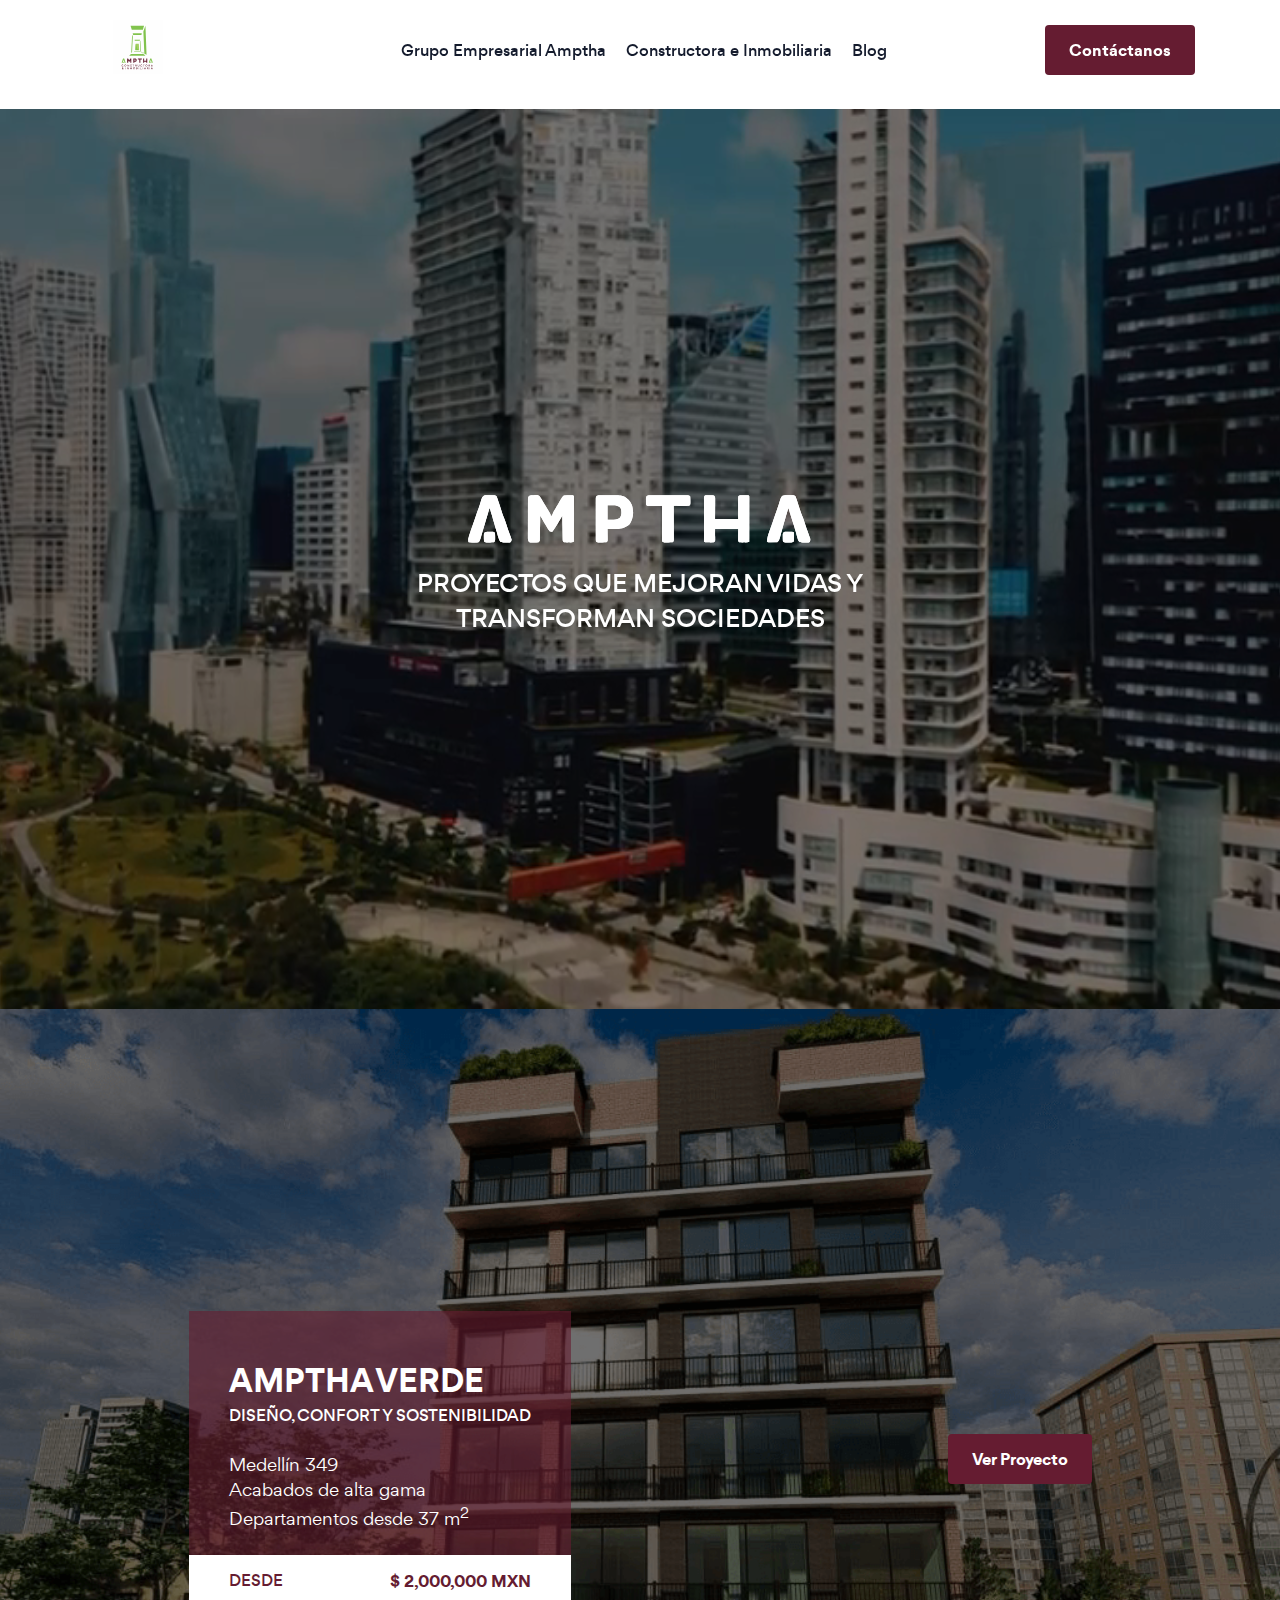
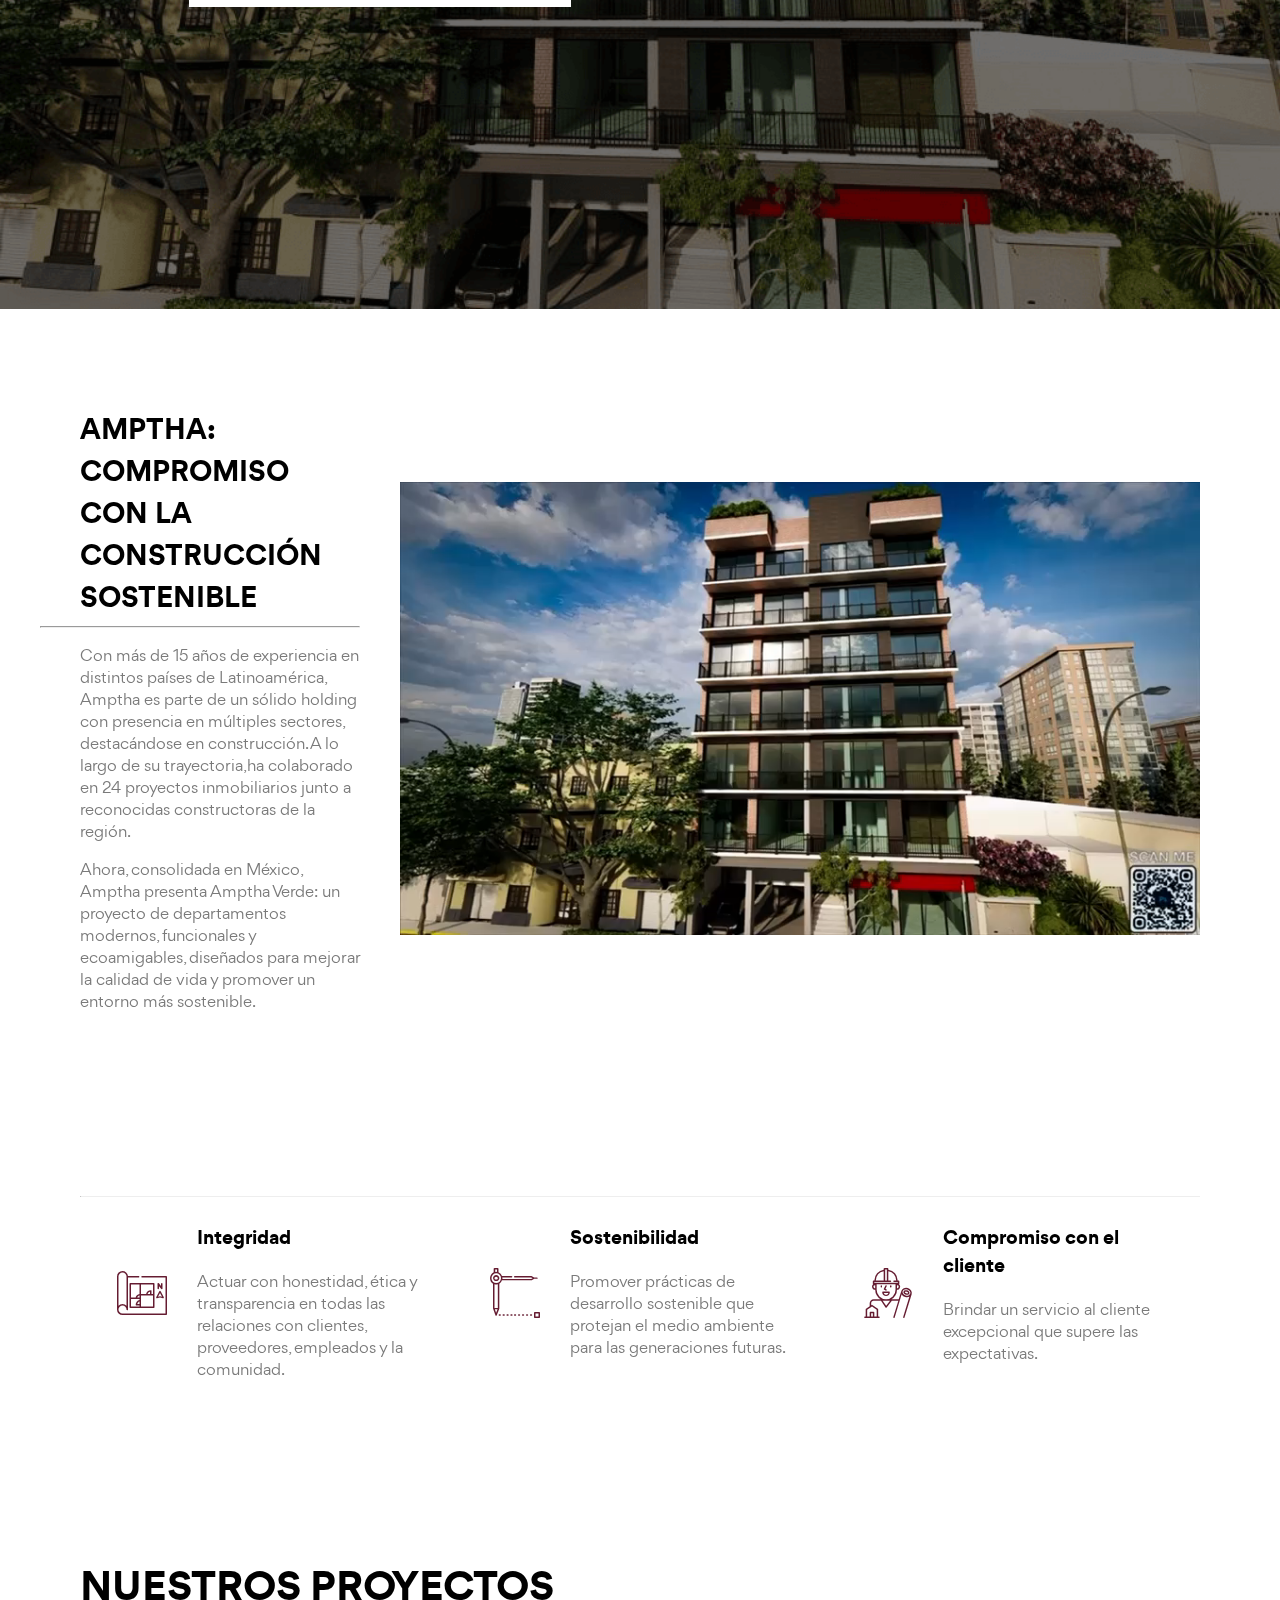
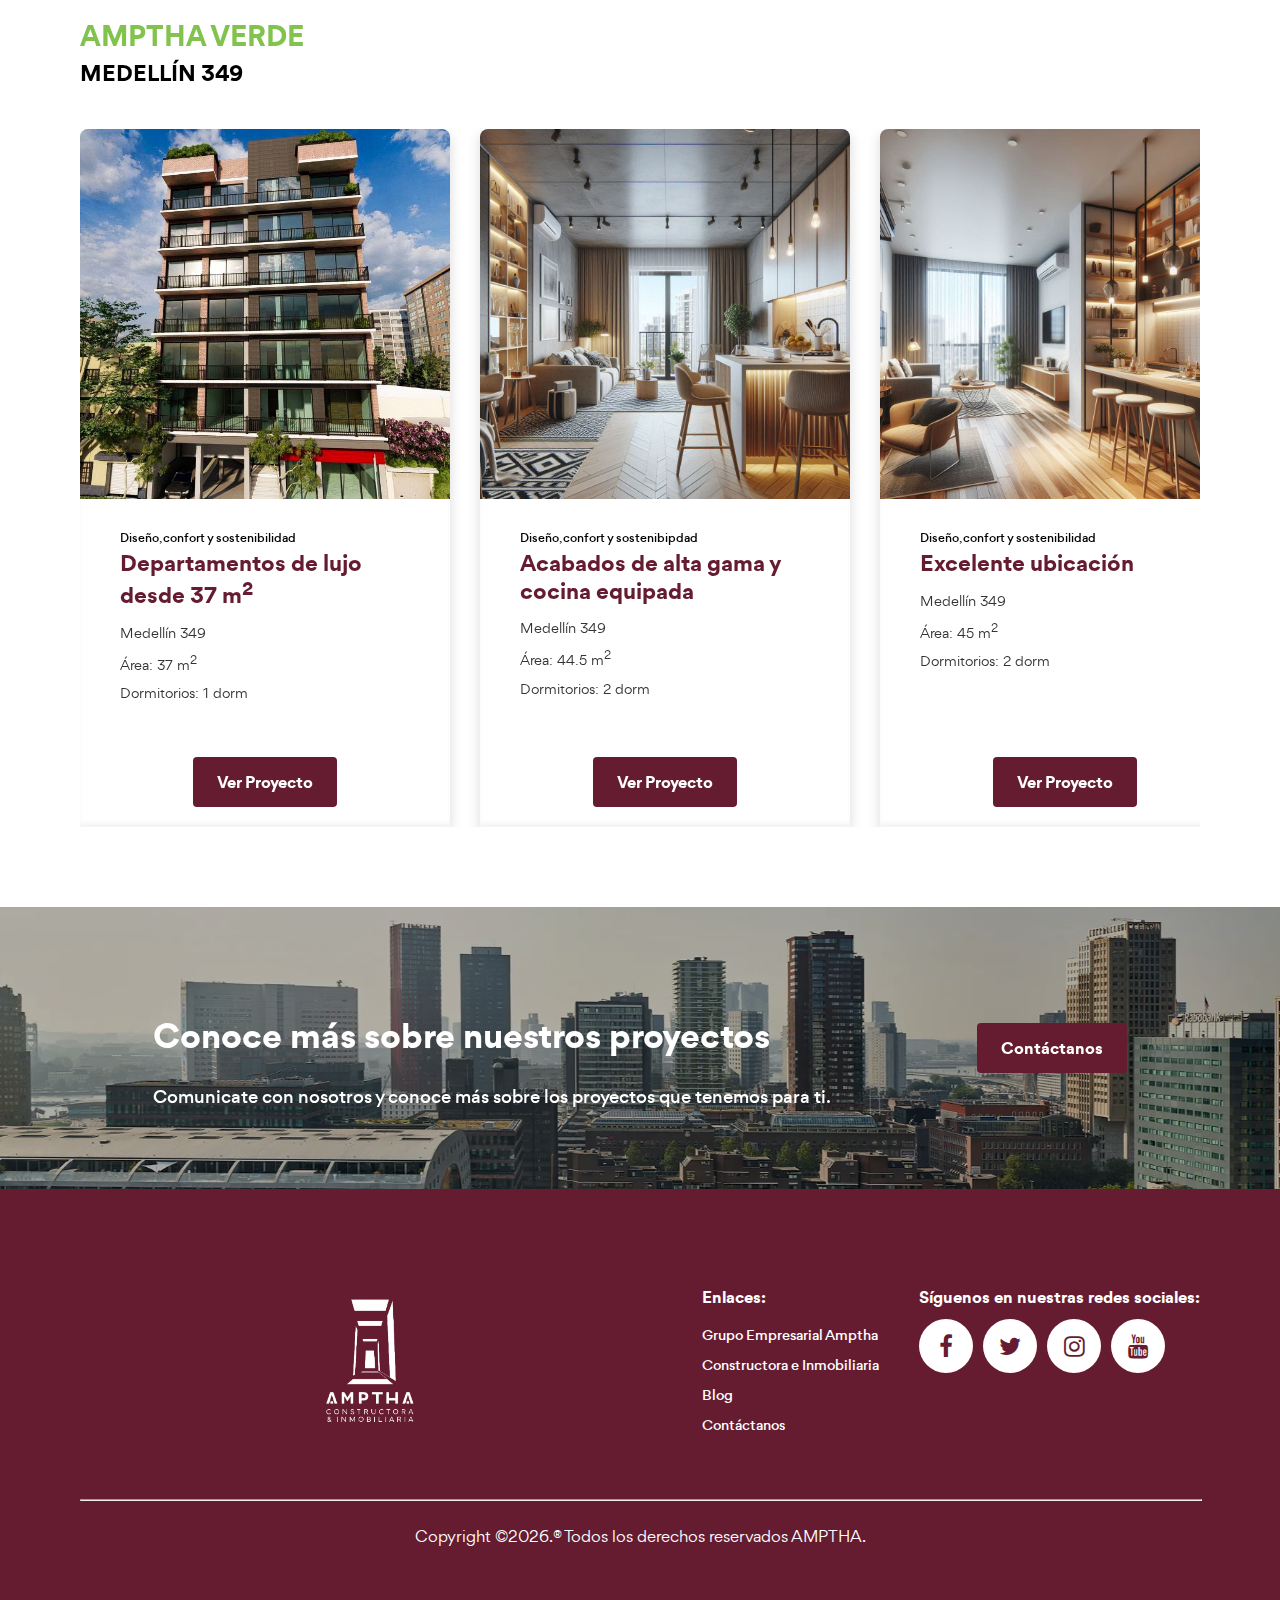
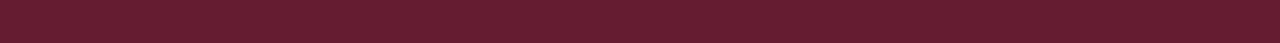
==== commit 857ee909: "feat: constructora inmobiliaria responsive" ====
--- a/constructora-inmobiliaria.html
+++ b/constructora-inmobiliaria.html
@@ -7,6 +7,8 @@
     <link rel="stylesheet" href="css/styles.css">
     <link rel="stylesheet" href="fonts/flaticon.css">
     <link rel="stylesheet" href="fonts/fonts.css">
+    <link rel="stylesheet" href="https://cdnjs.cloudflare.com/ajax/libs/font-awesome/4.7.0/css/font-awesome.min.css">
+    <link rel="icon" type="image/png" sizes="16x16" href="images/amptha/favicon-32x32.png">
     <title>Amptha - Proyectos que mejoran vidas y transforman sociedades</title>
 </head>
 
@@ -143,14 +145,19 @@
                 </ul>
             </menu>
             <cta>
-                <button>Contáctanos</button>
+                <a href="/contact-us">Contáctanos</a>
             </cta>
         </nav>
     </header>
     <main>
         <section class="video">
-            <video src=""></video>
-            <logo></logo>
+            <video class="video-bg" autoplay="" muted="" loop="" playsinline="">
+                <source src="videos/amptha/bg-fondo.mp4" type="video/mp4">
+                Your browser does not support the video tag.
+            </video>
+            <logo>
+                <img src="images/amptha/logo-amptha-white.png" alt="">
+            </logo>
             <span class="subtitle">Proyectos que mejoran vidas y transforman sociedades</span>
         </section>
         <section class="banner">
@@ -160,46 +167,61 @@
                 <span class="text">Medellín 349</span>
                 <span class="text">Acabados de alta gama</span>
                 <span class="text">Departamentos desde 37 m<sup>2</sup></span>
-                <footer>
-                    <span class="text">desde</span>
+                <div class="card-footer">
+                    <span>desde</span>
                     <span class="price">$ 2,000,000 MXN</span>
-                </footer>
+                </div>
             </card>
             <cta>
                 <!-- TOOD: ADD REDIRECT -->
-                <button>Ver Proyectos</button>
+                <a href="#">Ver Proyecto</a>
             </cta>
         </section>
         <section class="content">
-            <h1>Amptha: Compromiso con la Construcción Sostenible</h1>
-            <hr>
-            <p>Con más de 15 años de experiencia en distintos países de Latinoamérica, Amptha es parte de un sólido
-                holding con presencia en múltiples sectores, destacándose en construcción. A lo largo de su
-                trayectoria,ha colaborado en 24 proyectos inmobiliarios junto a reconocidas constructoras de la región.
-            </p>
-            <p>Ahora, consolidada en México, Amptha presenta Amptha Verde: un proyecto de departamentos modernos,
-                funcionales y ecoamigables, diseñados para mejorar la calidad de vida y promover un entorno más
-                sostenible.</p>
-            <video src=""></video>
+            <div class="description">
+                <h1>Amptha: Compromiso con la Construcción Sostenible</h1>
+                <hr>
+                <p>Con más de 15 años de experiencia en distintos países de Latinoamérica, Amptha es parte de un sólido
+                    holding con presencia en múltiples sectores, destacándose en construcción. A lo largo de su
+                    trayectoria,ha colaborado en 24 proyectos inmobiliarios junto a reconocidas constructoras de la
+                    región.
+                </p>
+                <p>Ahora, consolidada en México, Amptha presenta Amptha Verde: un proyecto de departamentos modernos,
+                    funcionales y ecoamigables, diseñados para mejorar la calidad de vida y promover un entorno más
+                    sostenible.</p>
+            </div>
+            <video src="videos/amptha/reel-nosotros-2.mp4" autoplay></video>
         </section>
         <section class="features">
             <hr>
             <feature>
-                <i class="icon flaticon-plan"></i>
-                <h3>Integridad</h3>
-                <p>Actuar con honestidad, ética y transparencia en todas las relaciones con clientes, proveedores,
-                    empleados y la comunidad.</p>
+                <icon>
+                    <i class="icon flaticon-plan"></i>
+                </icon>
+                <text>
+                    <h3>Integridad</h3>
+                    <p>Actuar con honestidad, ética y transparencia en todas las relaciones con clientes, proveedores,
+                        empleados y la comunidad.</p>
+                </text>
             </feature>
             <feature>
-                <i class="icon flaticon-compass"></i>
-                <h3>Sostenibilidad</h3>
-                <p>Promover prácticas de desarrollo sostenible que protejan el medio ambiente para las generaciones
-                    futuras.</p>
+                <icon>
+                    <i class="icon flaticon-compass"></i>
+                </icon>
+                <text>
+                    <h3>Sostenibilidad</h3>
+                    <p>Promover prácticas de desarrollo sostenible que protejan el medio ambiente para las generaciones
+                        futuras.</p>
+                </text>
             </feature>
             <feature>
-                <i class="icon flaticon-architect"></i>
-                <h3>Compromiso con el cliente</h3>
-                <p>Brindar un servicio al cliente excepcional que supere las expectativas.</p>
+                <icon>
+                    <i class="icon flaticon-architect"></i>
+                </icon>
+                <text>
+                    <h3>Compromiso con el cliente</h3>
+                    <p>Brindar un servicio al cliente excepcional que supere las expectativas.</p>
+                </text>
             </feature>
         </section>
         <section class="projects">
@@ -208,76 +230,95 @@
             <h3>Medellín 349</h3>
             <carrousel>
                 <card>
-                    <image>
-                    </image>
-                    <span class="description">Diseño, confort y sostenibilidad</span>
-                    <span class="title">Departamentos de lujo desde 37 m<sup>2</sup></span>
-                    <ul>
-                        <li>Medellín 349</li>
-                        <li>Área: 37 m<sup>2</sup></li>
-                        <li>Dormitorios: 1 dorm</li>
-                    </ul>
-                    <button>Ver Proyecto</button>
+                    <div class="card-image">
+                        <img src="images/amptha/portada-proyecto.png" alt="portada de proyecto">
+                    </div>
+                    <div class="card-body">
+                        <span class="description">Diseño, confort y sostenibilidad</span>
+                        <h3>Departamentos de lujo desde 37 m<sup>2</sup></h3>
+                        <p>Medellín 349</p>
+                        <p>Área: 37 m<sup>2</sup></p>
+                        <p>Dormitorios: 1 dorm</p>
+                    </div>
+                    <div class="card-footer">
+                        <cta>
+                            <a href="#">Ver Proyecto</a>
+                        </cta>
+                    </div>
                 </card>
                 <card>
-                    <image>
-                    </image>
-                    <span class="description">Diseño, confort y sostenibilidad</span>
-                    <span class="title">Acabados de alta gama y cocina equipada</span>
-                    <ul>
-                        <li>Medellín 349</li>
-                        <li>Área: 44.5 m<sup>2</sup></li>
-                        <li>Dormitorios: 2 dorm</li>
-                    </ul>
-                    <button>Ver Proyecto</button>
+                    <div class="card-image">
+                        <img src="images/amptha/cocina-equipada.jpeg" alt="cocina equipada">
+                    </div>
+                    <div class="card-body">
+                        <span class="description">Diseño, confort y sostenibipdad</span>
+                        <h3>Acabados de alta gama y cocina equipada</h3>
+                        <p>Medellín 349</p>
+                        <p>Área: 44.5 m<sup>2</sup></p>
+                        <p>Dormitorios: 2 dorm</p>
+                    </div>
+                    <div class="card-footer">
+                        <cta>
+                            <a href="#">Ver Proyecto</a>
+                        </cta>
+                    </div>
                 </card>
                 <card>
-                    <image>
-                    </image>
-                    <span class="description">Diseño, confort y sostenibilidad</span>
-                    <span class="title">Excelente ubicación</span>
-                    <ul>
-                        <li>Medellín 349</li>
-                        <li>Área: 45 m<sup>2</sup></li>
-                        <li>Dormitorios: 2 dorm</li>
-                    </ul>
-                    <button>Ver Proyecto</button>
+                    <div class="card-image">
+                        <img src="images/amptha/excelente-ubicacion.jpeg" alt="">
+                    </div>
+                    <div class="card-body">
+                        <span class="description">Diseño, confort y sostenibilidad</span>
+                        <h3>Excelente ubicación</h3>
+                        <p>Medellín 349</p>
+                        <p>Área: 45 m<sup>2</sup></p>
+                        <p>Dormitorios: 2 dorm</p>
+                    </div>
+                    <div class="card-footer">
+                        <cta>
+                            <a href="#">Ver Proyecto</a>
+                        </cta>
+                    </div>
                 </card>
             </carrousel>
         </section>
         <section class="contact">
+            <img src="images/amptha/contact-bg.webp" alt="" srcset="">
             <div>
                 <h1>Conoce más sobre nuestros proyectos</h1>
                 <span class="text">Comunicate con nosotros y conoce más sobre los proyectos que tenemos para ti.</h2>
             </div>
             <cta>
-                <button>Contáctanos</button>
+                <a href="#">Contáctanos</a>
             </cta>
         </section>
         <footer>
             <nav>
-                <logo>
+                <div class="logo">
                     <img src="images/amptha/logo-amptha-footer.png" alt="logo amptha">
-                </logo>
-                <links>
-                    <h3>Enlaces</h3>
+                </div>
+                <div class="links">
+                    <h3>Enlaces:</h3>
                     <menu>
-                        <ul>
-                            <li><a href="grupo-empresarial">Grupo Empresarial Amptha</a></li>
-                            <li><a href="constructora-inmobiliaria">Constructora e Inmobiliaria</a></li>
-                            <li><a href="blog">Blog</a></li>
-                            <li><a href="contact-us">Contáctanos</a></li>
-                        </ul>
+                        <a href="grupo-empresarial">Grupo Empresarial Amptha</a>
+                        <a href="constructora-inmobiliaria">Constructora e Inmobiliaria</a>
+                        <a href="blog">Blog</a>
+                        <a href="contact-us">Contáctanos</a>
                     </menu>
-                </links>
-                <social>
+                </div>
+                <div class="social">
                     <h3>Síguenos en nuestras redes sociales:</h3>
-
-                </social>
+                    <div class="icons">
+                        <a href="#"><span class="fa fa-facebook"></span></a>
+                        <a href="#"><span class="fa fa-twitter"></span></a>
+                        <a href="#"><span class="fa fa-instagram"></span></a>
+                        <a href="#"><span class="fa fa-youtube"></span></a>
+                    </div>
+                </div>
             </nav>
             <hr>
             <copyright>
-                <span>Copyright ©<span id="current-year"></span>. ® Todos los derechos reservados AMPTHA.</span>
+                <p>Copyright ©<span id="current-year"></span>. ® Todos los derechos reservados AMPTHA.</p>
             </copyright>
         </footer>
     </main>
--- a/css/styles.css
+++ b/css/styles.css
@@ -14,6 +14,11 @@
     justify-content: space-between;
     align-items: center;
     padding: 13px 85px 22px 113px;
+
+
+    @media (max-width: 1024px) {
+        display: none;
+    }
 }
 
 header nav menu ul {
@@ -35,10 +40,392 @@
     color: #651C31;
 }
 
-cta button {
+cta a {
+    text-decoration: none;
     padding: 13px 24px;
     background-color: #651C31;
     color: white;
     font-size: 16px;
     border-radius: 4px;
+}
+
+main {
+    width: 100%;
+    display: flex;
+    flex-direction: column;
+}
+
+section.video,
+section.banner,
+section.contact {
+    position: relative;
+    height: 100vh;
+    display: flex;
+    flex-direction: column;
+    align-items: center;
+    justify-content: center;
+    background-color: rgba(0, 0, 0, 0.3);
+}
+
+section.video video,
+section.contact img {
+    position: absolute;
+    top: 0;
+    left: 0;
+    width: 100%;
+    height: 100%;
+    object-fit: cover;
+    z-index: -1;
+}
+
+section.video .subtitle {
+    font: 25px "gorditamedium";
+    color: white;
+    text-transform: uppercase;
+    max-width: 526px;
+    text-align: center;
+}
+
+section.banner {
+    width: 100%;
+    background-image: url('/images/amptha/bg-proyecto-3.png');
+    background-repeat: no-repeat;
+    background-position: center bottom;
+    background-size: cover;
+    color: white;
+    flex-direction: row;
+    justify-content: space-around;
+
+    @media (max-width: 1024px) {
+        flex-direction: column;
+        padding-top: 40px;
+        padding-bottom: 40px;
+        gap: 40px;
+    }
+}
+
+section.banner card {
+    background-color: #651C3199;
+    max-width: 450px;
+    padding: 24px 40px 0px;
+    display: flex;
+    flex-direction: column;
+}
+
+section.banner card h1 {
+    text-transform: uppercase;
+    font: 32px "gorditabold";
+    margin-bottom: 0;
+}
+
+section.banner card .description {
+    text-transform: uppercase;
+    margin-bottom: 25px;
+    font-size: 16px;
+    font-family: "gorditamedium", sans-serif;
+}
+
+section.banner card .text {
+    font-family: "gorditaregular", sans-serif;
+    font-size: 18px;
+}
+
+section.banner card .card-footer {
+    width: 100%;
+    background-color: white;
+    color: #651C31;
+    display: flex;
+    justify-content: space-between;
+    text-transform: uppercase;
+    padding: 14px 40px;
+    margin-top: 24px;
+    margin-left: -40px;
+    font-family: "gorditamedium", sans-serif;
+    font-size: 16px;
+}
+
+section.banner card .card-footer .price {
+    font-family: "gorditabold";
+}
+
+section.content {
+    display: flex;
+    justify-content: space-around;
+    padding: 80px;
+    gap: 40px;
+
+    @media (max-width: 1024px) {
+        flex-wrap: wrap;
+        padding: 20px;
+    }
+}
+
+section.content .description h1 {
+    text-transform: uppercase;
+    margin-bottom: 0px;
+    font-size: 28px;
+    font-family: "gorditabold", sans-serif;
+}
+
+section.content .description hr {
+    margin-left: -40px;
+}
+
+section.content .description p {
+    font-family: 'gorditaregular', sans-serif;
+    font-size: 16px;
+    color: #7A7A7A;
+}
+
+section.content video {
+    border-radius: 4px;
+    max-width: 800px;
+    width: 100%;
+}
+
+section.features {
+    display: flex;
+    justify-content: space-around;
+    flex-wrap: wrap;
+    padding: 80px;
+
+    @media (max-width: 1024px) {
+        padding: 20px;
+    }
+}
+
+section.features hr {
+    width: 100%;
+    border-top: #cccccc;
+}
+
+section.features feature {
+    width: 100%;
+    max-width: 300px;
+    display: flex;
+    gap: 30px;
+}
+
+section.features icon {
+    display: flex;
+    justify-content: center;
+    align-items: center;
+}
+
+section.features icon .icon {
+    font-size: 50px;
+    color: #651C31;
+}
+
+section.features text p {
+    color: #7A7A7A;
+}
+
+section.projects {
+    display: flex;
+    flex-direction: column;
+    padding: 80px;
+
+    @media (max-width: 1024px) {
+        padding: 20px;
+    }
+}
+
+section.projects h1 {
+    margin: 0;
+    font-size: 40px;
+    font-weight: bold;
+    text-transform: uppercase;
+}
+
+section.projects h2 {
+    margin: 0;
+    font-size: 28px;
+    text-transform: uppercase;
+    color: #81C34D;
+}
+
+section.projects h3 {
+    margin: 0;
+    font-size: 22px;
+    text-transform: uppercase;
+}
+
+section.projects carrousel {
+    margin-top: 40px;
+    display: flex;
+    justify-content: space-around;
+    gap: 30px;
+    overflow: scroll;
+
+    @media (max-width: 768px) {
+        padding: 20px;
+    }
+}
+
+section.projects carrousel card {
+    min-width: 370px;
+    max-width: 370px;
+    display: flex;
+    flex-direction: column;
+    justify-content: space-between;
+    box-shadow: inset 0px 4px 4px rgba(255, 255, 255, 0.6),
+        /* Luz interna en la parte superior */
+        inset 0px -4px 4px rgba(0, 0, 0, 0.05),
+        /* Sombra interna en la parte inferior */
+        0px 6px 12px rgba(0, 0, 0, 0.15);
+}
+
+section.projects carrousel card .card-image {
+    max-width: 370px;
+    max-height: 370px;
+}
+
+
+section.projects carrousel card .card-image img {
+    width: 100%;
+    height: 100%;
+    border-radius: 8px 8px 0 0;
+}
+
+section.projects carrousel card .card-body {
+    padding: 30px 40px;
+    display: flex;
+    flex-direction: column;
+    margin-bottom: auto;
+}
+
+section.projects carrousel card .card-body .description {
+    font-size: 12px;
+    font-weight: 400;
+}
+
+section.projects carrousel card .card-body h3 {
+    color: #651C31;
+    font-size: 22px;
+    text-transform: none;
+    line-height: 1.25;
+    margin-top: 4px;
+    margin-bottom: 8px;
+}
+
+section.projects carrousel card .card-body p {
+    color: #353233;
+    margin: 5px 0;
+    font-size: 14px;
+}
+
+section.projects carrousel card .card-footer {
+    width: 100%;
+    height: 90px;
+    display: flex;
+    justify-content: center;
+    align-items: center;
+    align-self: baseline;
+}
+
+section.contact {
+    height: unset;
+    padding: 80px;
+    display: flex;
+    flex-direction: row;
+    justify-content: space-around;
+    color: white;
+
+    @media (max-width: 768px) {
+        height: 350px;
+        padding: 20px;
+        flex-direction: column;
+    }
+}
+
+section.contact h1 {
+    font-size: 34px;
+}
+
+section.contact .text {
+    font-size: 18px;
+}
+
+footer {
+    padding: 80px;
+    background-color: #651C31;
+    color: white;
+    display: flex;
+    flex-direction: column;
+
+    @media (max-width: 768px) {
+        padding: 20px;
+    }
+}
+
+footer nav {
+    display: flex;
+    justify-content: space-between;
+    padding-bottom: 40px;
+    gap: 40px;
+
+    @media (max-width: 768px) {
+        flex-wrap: wrap;
+    }
+}
+
+footer nav .logo {
+    width: 180px;
+    height: 180px;
+    margin: auto;
+}
+
+footer nav .logo img {
+    width: 100%;
+}
+
+footer nav h3 {
+    font-size: 16px;
+    margin-bottom: 10px;
+}
+
+footer nav .links menu {
+    display: flex;
+    flex-direction: column;
+    padding: 0;
+    color: white;
+    gap: 10px
+}
+
+footer nav .links menu a {
+    text-decoration: none;
+    color: white;
+    font-size: 14px;
+    font-family: "gorditamedium";
+}
+
+footer nav .social .icons {
+    display: flex;
+    gap: 10px;
+}
+
+footer nav .social .icons a {
+    text-decoration: none;
+    background-color: white;
+    color: #651C31;
+    padding: 15px;
+    border-radius: 50%;
+    width: 24px;
+    height: 24px;
+    font-size: 24px;
+    display: flex;
+    justify-content: center;
+    align-items: center;
+}
+
+footer hr {
+    width: 100%;
+}
+
+footer copyright {
+    display: flex;
+    justify-content: center;
+    align-items: center;
+    width: 100%;
 }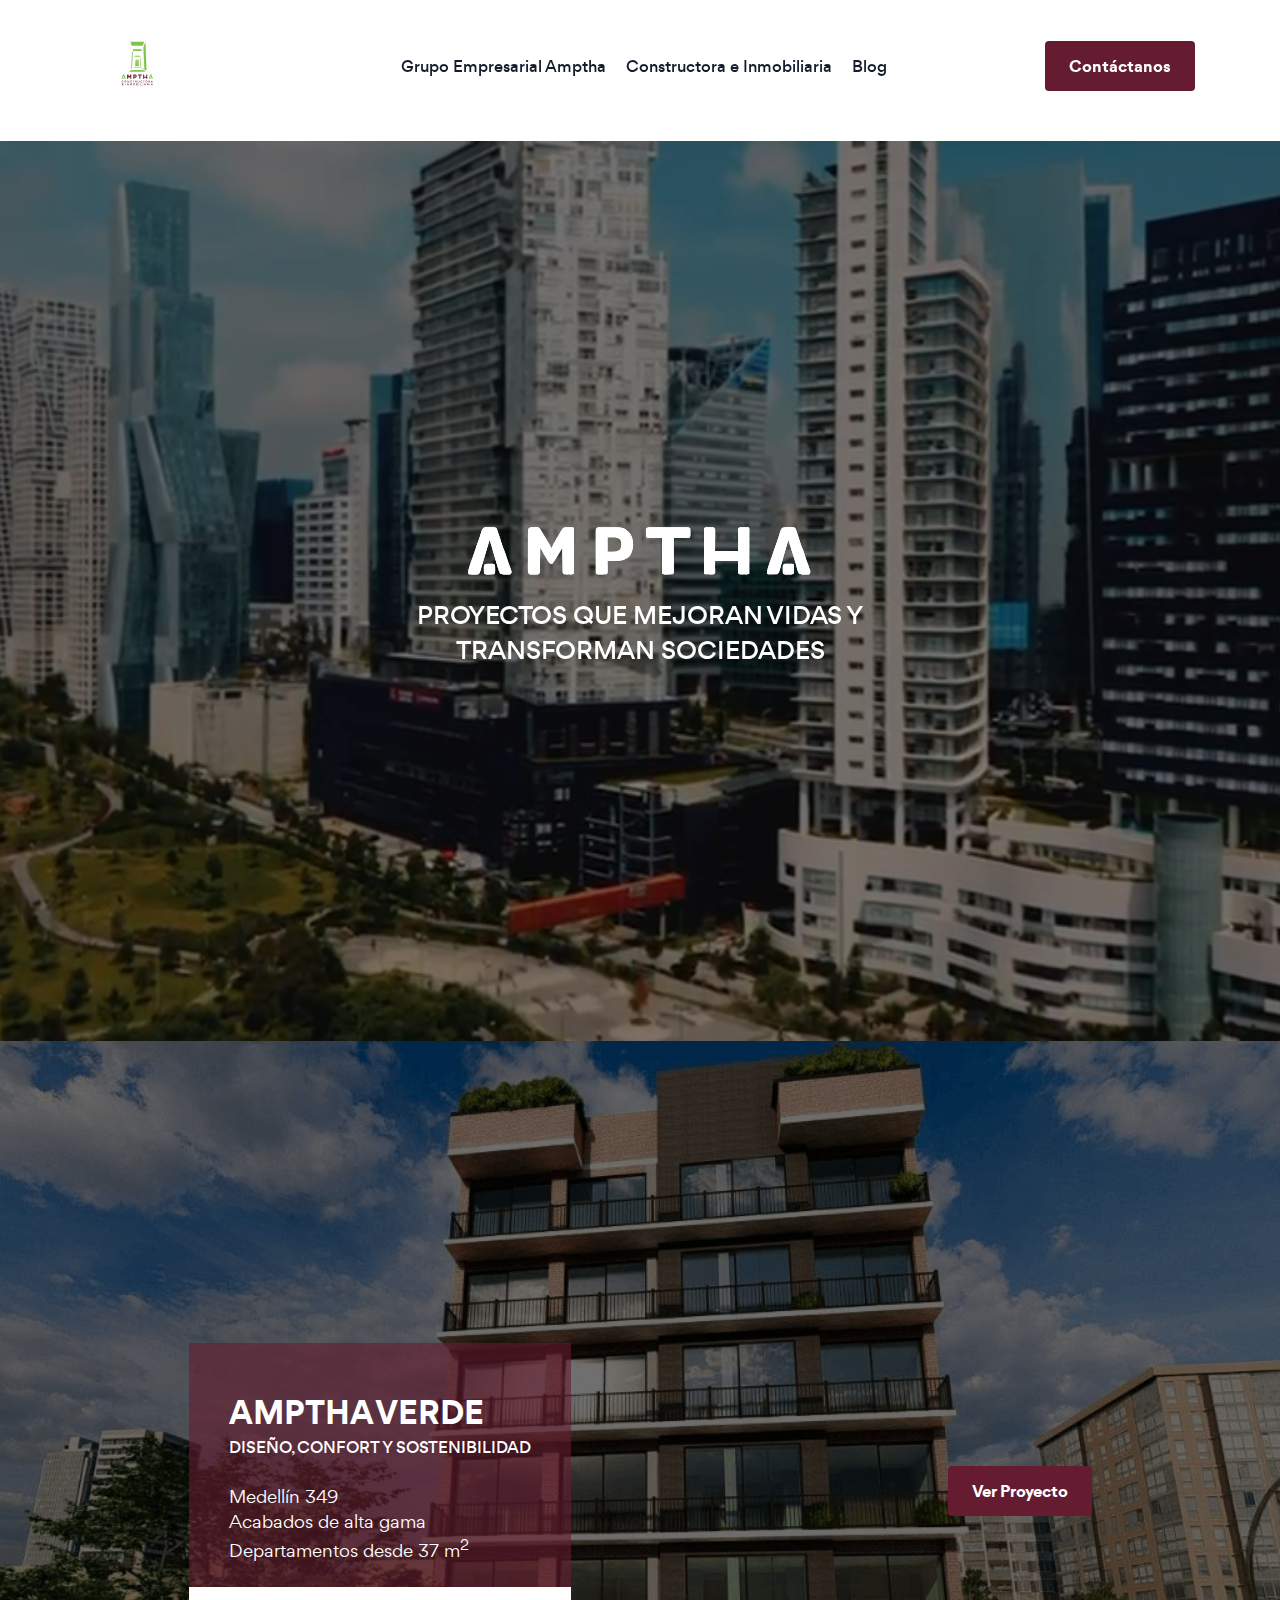
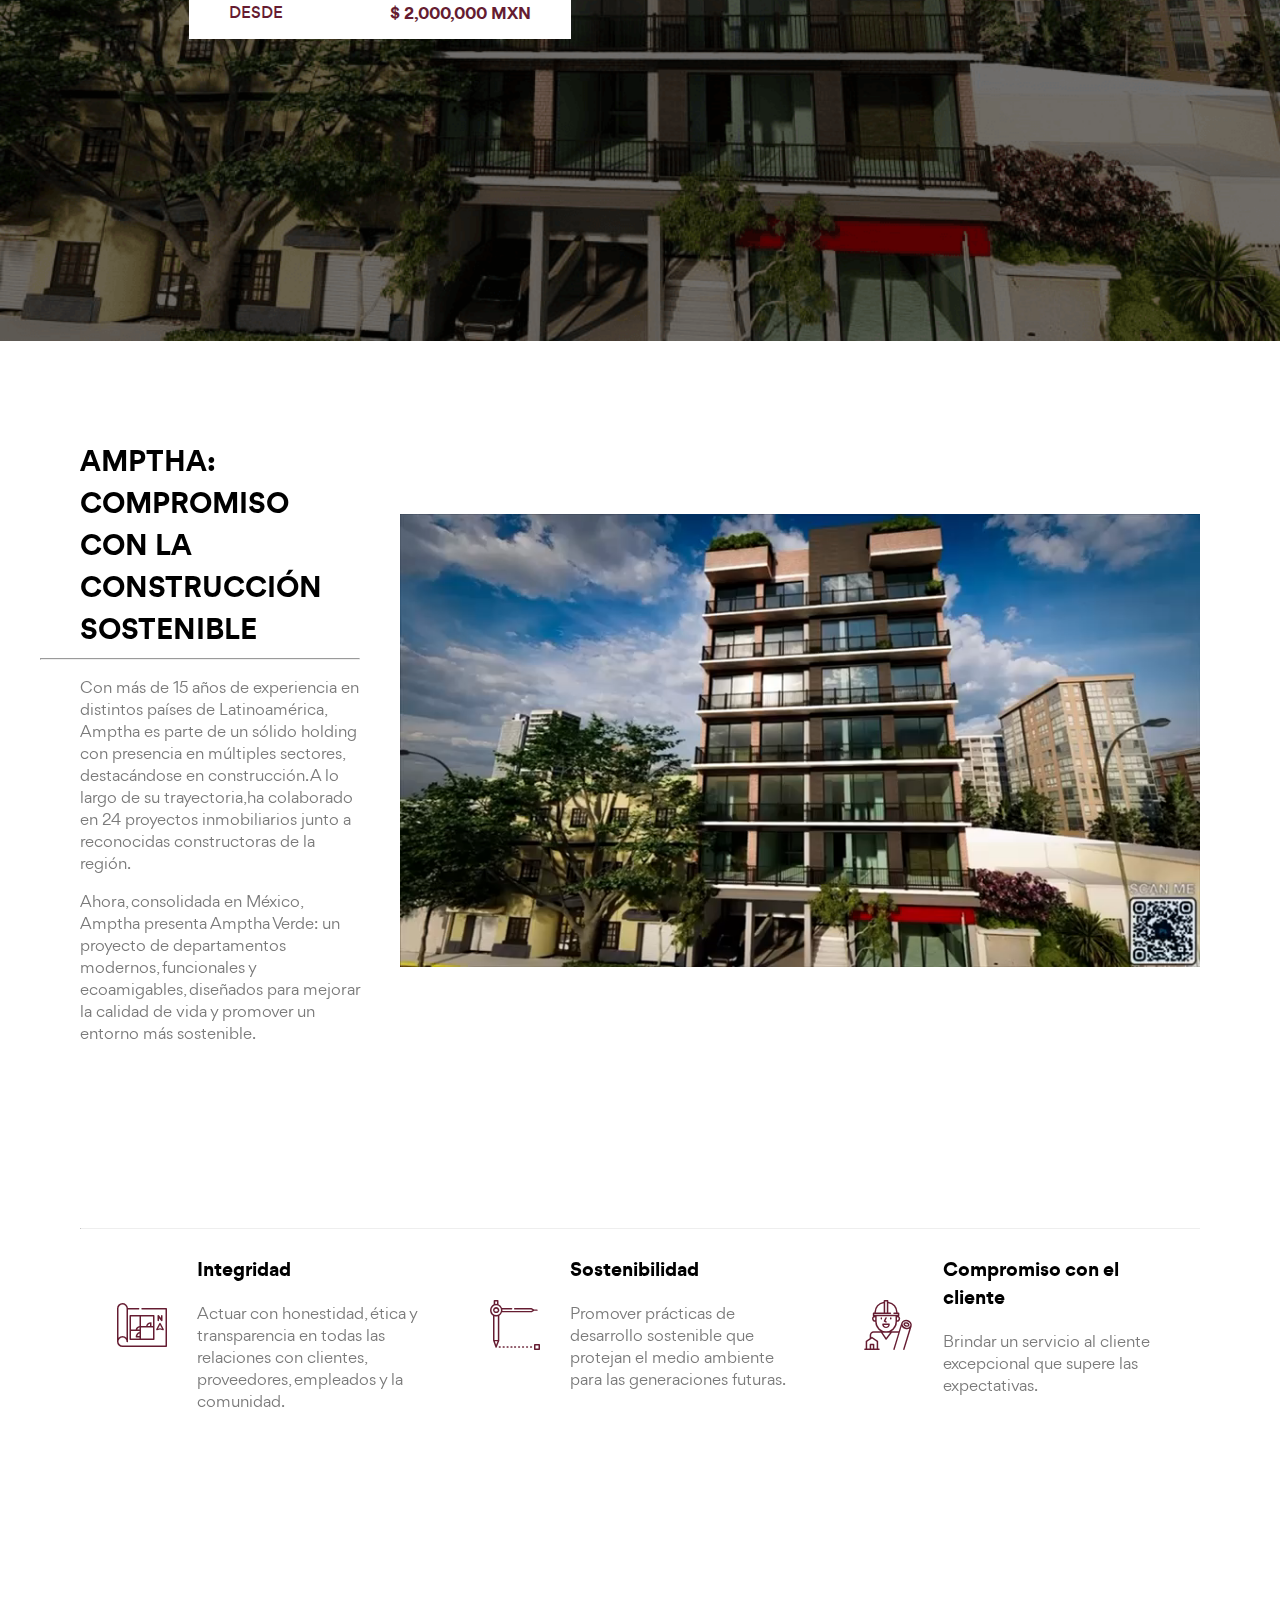
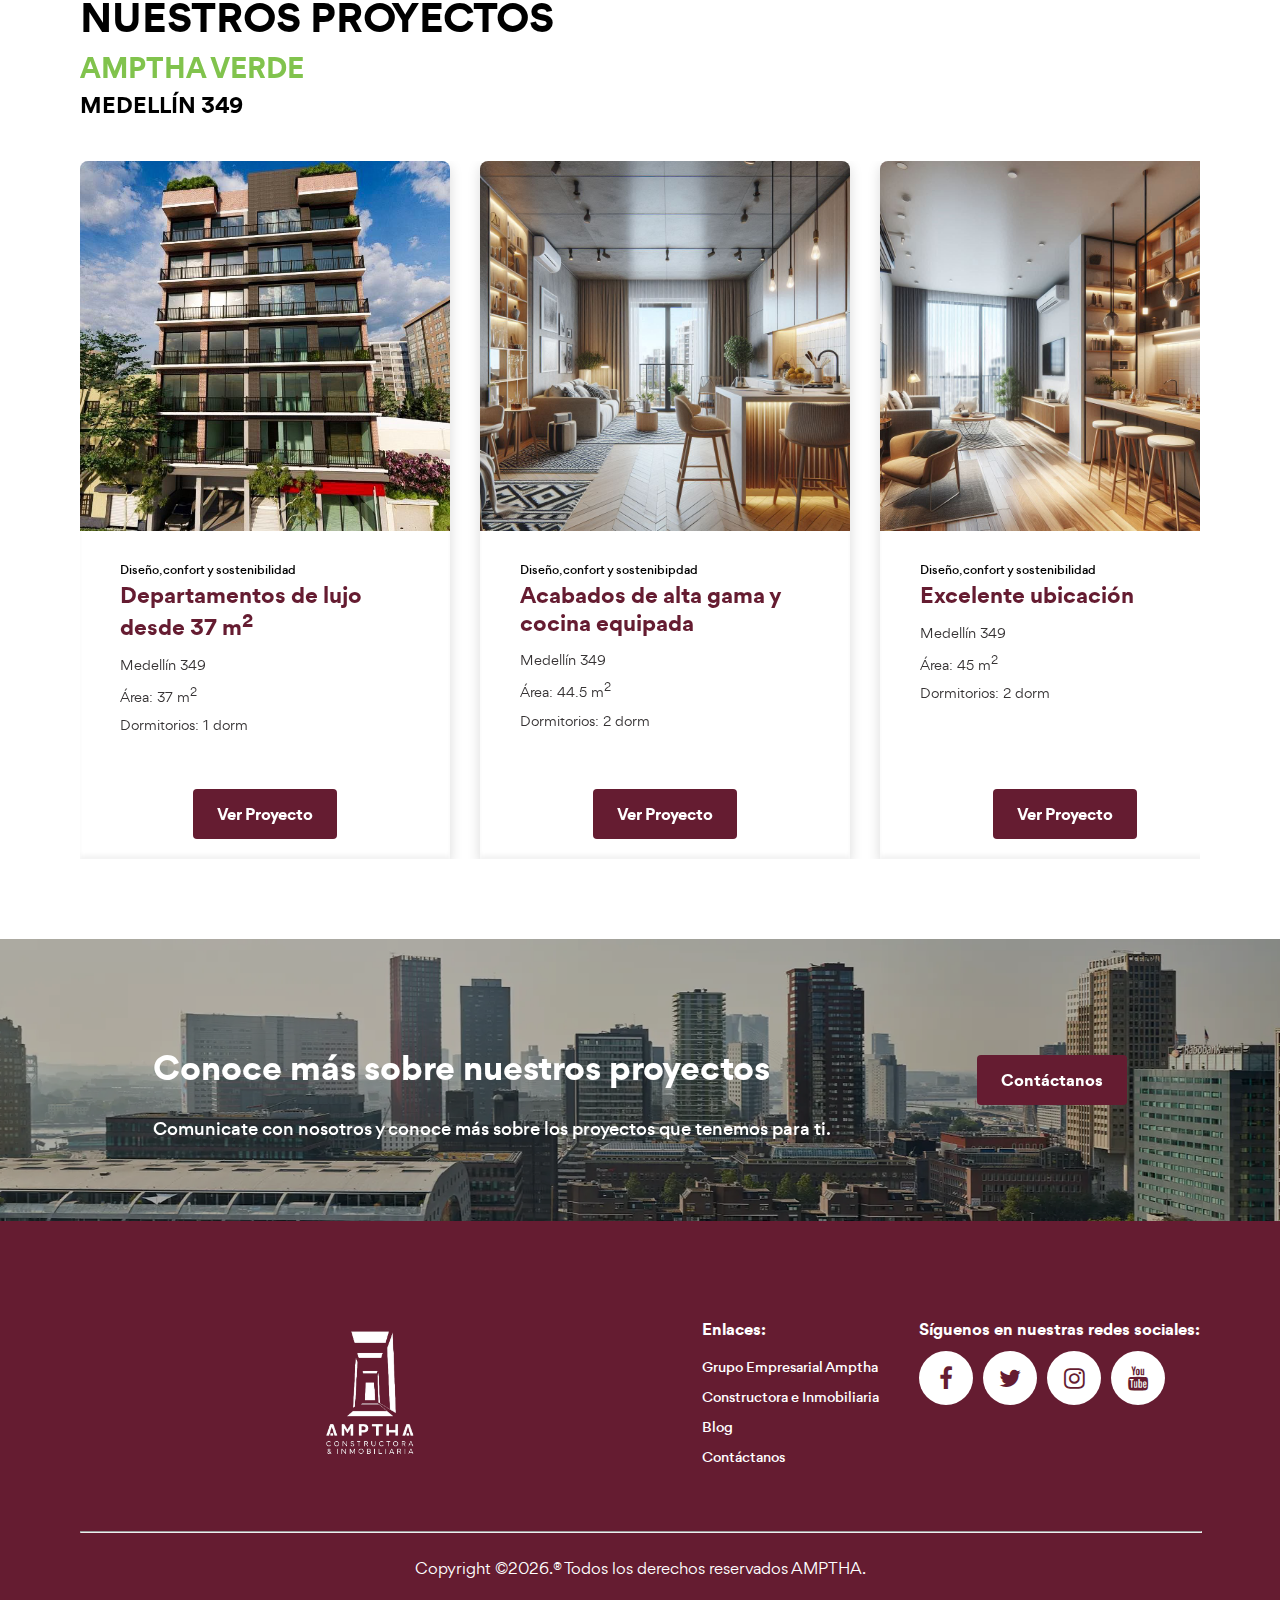
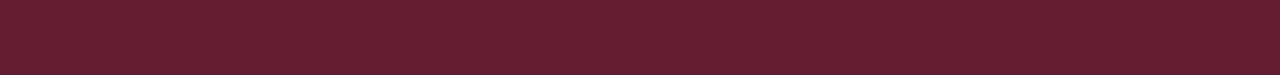
==== commit 18909338: "feat: responsive menu" ====
--- a/constructora-inmobiliaria.html
+++ b/constructora-inmobiliaria.html
@@ -1,330 +1,472 @@
 <!DOCTYPE html>
 <html lang="en">
 
-<head>
-    <meta charset="UTF-8">
-    <meta name="viewport" content="width=device-width, initial-scale=1.0">
-    <link rel="stylesheet" href="css/styles.css">
-    <link rel="stylesheet" href="fonts/flaticon.css">
-    <link rel="stylesheet" href="fonts/fonts.css">
-    <link rel="stylesheet" href="https://cdnjs.cloudflare.com/ajax/libs/font-awesome/4.7.0/css/font-awesome.min.css">
-    <link rel="icon" type="image/png" sizes="16x16" href="images/amptha/favicon-32x32.png">
-    <title>Amptha - Proyectos que mejoran vidas y transforman sociedades</title>
-</head>
+    <head>
+        <meta charset="UTF-8">
+        <meta name="viewport" content="width=device-width, initial-scale=1.0">
+        <link rel="stylesheet" href="css/styles.css">
+        <link rel="stylesheet" href="fonts/flaticon.css">
+        <link rel="stylesheet" href="fonts/fonts.css">
+        <link rel="stylesheet"
+            href="https://cdnjs.cloudflare.com/ajax/libs/font-awesome/4.7.0/css/font-awesome.min.css">
+        <link rel="icon" type="image/png" sizes="16x16" href="images/amptha/favicon-32x32.png">
+        <title>Amptha - Proyectos que mejoran vidas y transforman sociedades</title>
+    </head>
 
-<body>
-    <header>
-        <nav>
-            <logo>
-                <a href="/">
-                    <svg xmlns="http://www.w3.org/2000/svg" width="50" height="100" viewBox="0 0 997 1088">
-                        <path fill="#FEFEFE" d="M0 0h997v1088H0V0Z"></path>
-                        <path fill="#82C34E"
-                            d="M646 122h1a8116.877 8116.877 0 0 1 4.593 112.367c.888 26.257 1.86 52.509 2.97 78.758a6559.746 6559.746 0 0 1 2.553 68.525c.652 20.414 1.46 40.819 2.322 61.225 1.192 28.246 2.226 56.496 3.179 84.751a8805 8805 0 0 0 2.74 72.76c.544 13.228.544 13.228 1.105 26.456 1.021 23.734 1.862 47.399 1.538 71.158-3.803-1.476-7.146-3.182-10.629-5.316l-3.342-2.04c-1.197-.735-2.394-1.47-3.591-2.207a8595.779 8595.779 0 0 1-11.558-7.066 2881.376 2881.376 0 0 0-12.79-7.774l-3.477-2.107a4560.543 4560.543 0 0 1-31.787-19.449c-5.774-3.56-11.559-7.1-17.361-10.611l-1.91-1.157c-3.042-1.841-6.085-3.68-9.131-5.515l-3.334-2.016-2.91-1.754L553 629c-1.1-.46-1.1-.46-2.22-.931-2.852-1.406-4.668-2.673-6.78-5.069-1.531-5.393-1.55-10.804-1.664-16.368-.067-1.686-.137-3.372-.211-5.058-.19-4.574-.325-9.149-.451-13.725-.141-4.806-.332-9.61-.516-14.413-.344-9.115-.642-18.23-.924-27.347-.321-10.306-.696-20.609-1.074-30.913a9578.602 9578.602 0 0 1-1.58-45.736c-.052-1.637-.105-3.275-.16-4.912-.17-5.175-.309-10.35-.42-15.528l-.059-2.394c-.054-2.413-.09-4.825-.12-7.238l-.055-2.194C536.712 429.8 539.03 423.723 542 417c.671-1.665 1.34-3.33 2-5h1c2.527 36.963 4.496 73.957 6.234 110.965l.165 3.496c.554 11.77 1.105 23.542 1.642 35.314.207 4.5.416 9 .626 13.5.097 2.093.193 4.187.287 6.28.26 5.81.562 11.616.896 17.422.162 3.265.252 6.529.342 9.796.098 2.252.198 4.504.3 6.755l.039 3.159c.242 4.41.458 7.225 3.535 10.537 3.965 3.054 8.122 5.584 12.758 7.495 4.219 1.831 7.942 3.847 11.801 6.343 4.283 2.65 8.575 5.282 12.875 7.903 9.208 5.613 18.368 11.3 27.5 17.035.105-11.224-.204-22.38-.77-33.59l-.244-5.047c-.173-3.574-.347-7.148-.524-10.722-.471-9.557-.928-19.115-1.384-28.672l-.14-2.938c-.886-18.568-1.67-37.14-2.41-55.715a7254.77 7254.77 0 0 0-3.216-72.085c-1.055-21.24-1.96-42.482-2.812-63.731-.926-23.088-1.926-46.17-3.063-69.25l-.189-3.856-.732-14.87a9707.43 9707.43 0 0 1-1.572-32.856c-.085-1.853-.172-3.706-.261-5.558-.438-9.144-.77-18.283-.843-27.438l-.035-2.349c-.013-6.659 1.536-12.22 4.195-18.323.649-1.603 1.295-3.207 1.938-4.813l.996-2.425c1.306-3.383 2.44-6.816 3.566-10.262 1.379-4.22 2.803-8.395 4.5-12.5 2.204-5.336 3.97-10.803 5.754-16.29a264.634 264.634 0 0 1 3.476-9.657c1.312-3.498 2.537-7.027 3.77-10.553a696.413 696.413 0 0 1 6-16.5l1.605-4.281L646 122Z">
-                        </path>
-                        <path fill="#81C34D"
-                            d="M351 118h268c-2.226 12.245-2.226 12.245-3.75 16.375-1.885 5.41-3.506 10.863-5.063 16.375a2945.94 2945.94 0 0 1-6.875 23.938l-.864 2.965c-.813 2.784-1.63 5.566-2.448 8.347l-.838 2.858-.807 2.724-.718 2.433C597 196 597 196 596 198H374c-3.371-7.866-3.371-7.866-4.395-11.793l-.697-2.626-.72-2.768c-1.937-7.264-3.941-14.495-6.125-21.688l-1.477-4.879-.767-2.532c-1.56-5.17-3.101-10.347-4.632-15.526l-.915-3.057-.854-2.9-.757-2.55c-.784-3.18-1.198-6.44-1.661-9.681Z">
-                        </path>
-                        <path fill="#82C34F"
-                            d="m437.102 628.371 3.397-.055c3.709-.053 7.417-.076 11.126-.093l7.755-.062c5.423-.038 10.847-.057 16.27-.067 6.242-.012 12.48-.08 18.72-.175 6.029-.088 12.056-.114 18.086-.118a526.36 526.36 0 0 0 7.654-.086c23.068-.396 23.068-.396 30.722 6.587A197.536 197.536 0 0 1 556 640a165.107 165.107 0 0 0 5.375 4.375c5.122 4.167 10.1 8.487 15.075 12.825 4.51 3.922 9.097 7.73 13.741 11.491 3.312 2.722 6.562 5.51 9.809 8.309 4.125 3.555 8.272 7.068 12.5 10.5 4.787 3.888 9.477 7.878 14.148 11.903a932.695 932.695 0 0 0 10.718 9.111c1.093.917 2.187 1.832 3.284 2.745 3.316 2.784 6.267 5.658 9.35 8.741H319c5.633-5.633 5.633-5.633 8.383-8.016l1.83-1.588 1.912-1.646 2.007-1.734c4.621-3.978 9.27-7.917 14.074-11.672 2.828-2.265 2.828-2.265 5.122-4.91 7.094-7.299 13.116-8.537 23.146-8.733 3.246-.009 6.49.031 9.736.072 2.347-.007 4.693-.019 7.04-.034a1665.2 1665.2 0 0 1 19.026.045c5.965.031 11.93.016 17.895.001 11.806-.028 23.612-.011 35.419.033 11.461.044 22.923.066 34.385.06l2.144-.001 10.653-.007c29.41-.02 58.819.032 88.228.13a4310.31 4310.31 0 0 0-5.168-4.727l-2.907-2.658c-3.566-3.188-7.255-6.197-10.976-9.2-3.363-2.754-6.658-5.577-9.949-8.415-5.92-5.1-11.893-10.124-18-15l-1.8-1.59c-2.753-1.764-4.438-1.793-7.692-1.809l-3.383-.038-3.696.005-3.903-.031c-3.53-.028-7.058-.037-10.586-.043-3.69-.01-7.378-.036-11.067-.06-6.984-.044-13.968-.072-20.952-.095-7.951-.027-15.903-.071-23.854-.117A22843.16 22843.16 0 0 0 417 638c6.154-8.206 10.114-9.601 20.102-9.629Z">
-                        </path>
-                        <path fill="#A4CF60"
-                            d="M453 480h61c.673 4.713 1.193 9.137 1.449 13.858l.109 1.969c.118 2.142.231 4.284.344 6.427l.25 4.576c.22 4.071.436 8.142.652 12.214.133 2.516.268 5.033.403 7.55A6295.353 6295.353 0 0 1 521 607h-74c0-9.639.09-19.166.55-28.777l.178-3.852c.157-3.402.32-6.804.484-10.206l.301-6.346c1.227-25.96 2.785-51.886 4.487-77.819Z">
-                        </path>
-                        <path fill="#81C34D"
-                            d="M394 271h181c-4.657 17.463-4.657 17.463-6.688 24.313l-.642 2.2c-1.543 5.233-1.543 5.233-2.67 7.487H403c-2.197-6.591-4.27-13.143-6.188-19.813l-.826-2.81-.779-2.709-.704-2.429C394 275 394 275 394 271Z">
-                        </path>
-                        <path fill="#83C450"
-                            d="M382 300c2.374 2.374 2.945 4.223 4.059 7.383l1.17 3.289c.398 1.14.797 2.279 1.209 3.453l2.37 6.695c.35.993.698 1.986 1.057 3.009.596 1.664 1.207 3.328 1.947 4.934 2.627 5.972 2.38 11.259 1.958 17.686l-.177 3.322c-.124 2.287-.254 4.575-.392 6.862a945.331 945.331 0 0 0-.512 9.46c-.312 6.24-.655 12.48-1.002 18.72l-.388 7.084a9258.232 9258.232 0 0 1-2.28 39.724l-.126 2.12-.636 10.694-.128 2.155-.258 4.328a7196.656 7196.656 0 0 0-3.797 69.683l-.36 7.212-.177 3.571c-.411 8.206-.84 16.412-1.283 24.616l-.187 3.477c-.309 5.69-.626 11.38-.958 17.07-.612 10.605-1.16 21.202-1.49 31.82-.16 5.008-.356 10.014-.554 15.02-.084 2.386-.151 4.771-.2 7.157-.385 18.439-.385 18.439-4.04 23.42-2.6 1.887-4.794 3.01-7.825 4.036a776.444 776.444 0 0 0-5 2c-.302-17.678.583-35.273 1.517-52.918.218-4.153.43-8.306.644-12.459.36-7 .725-14 1.092-21.001.462-8.808.918-17.617 1.372-26.426 1.621-31.477 3.268-62.952 5.122-94.417 1.631-27.73 2.993-55.474 4.378-83.216.46-9.2.92-18.398 1.384-27.597l.54-10.836c1.046-20.888 1.046-20.888 1.951-31.13Z">
-                        </path>
-                        <path fill="#682135"
-                            d="m292.375 774.563 2.328-.1 2.258-.022 2.056-.04c5.082 1.536 7.72 8.245 10.311 12.58l1.194 1.981c.825 1.373 1.648 2.748 2.47 4.123 1.262 2.11 2.533 4.215 3.805 6.32.802 1.337 1.605 2.675 2.406 4.013l1.155 1.91C323 809.77 323 809.77 323 812h2l.762-2.08c1.431-3.376 3.192-6.492 5.047-9.647l1.113-1.907c.774-1.324 1.55-2.647 2.327-3.969 1.187-2.02 2.365-4.044 3.542-6.069.755-1.29 1.511-2.578 2.268-3.867l1.06-1.828c3.442-5.82 3.442-5.82 5.881-7.633a77.298 77.298 0 0 1 8.625-.25l2.39.016c5.83.08 5.83.08 6.985 1.234.095 2.586.126 5.146.114 7.733v2.453c0 2.69-.009 5.379-.016 8.068l-.005 5.578c-.003 4.904-.013 9.808-.024 14.712-.01 5-.015 10-.02 15-.01 9.82-.028 19.638-.049 29.456-3.16 1.58-6.535 1.184-10 1.188l-2.234.037c-1.924.005-3.847-.103-5.766-.225-2.438-2.438-2.264-3.103-2.319-6.45l-.06-2.79-.035-3.018-.059-3.085c-.06-3.26-.106-6.521-.152-9.782l-.117-6.621A4503.83 4503.83 0 0 1 344 812l-1.114 1.908c-1.688 2.887-3.38 5.77-5.074 8.654l-1.751 3.002C332.923 830.9 329.698 836.035 326 841c-2.195-.043-2.195-.043-5-1a64.934 64.934 0 0 1-4.875-7.313l-1.2-1.994A566.094 566.094 0 0 1 311 824l-3.82-6.543L304 812l-.025 1.733a4888.25 4888.25 0 0 1-.292 17.81c-.039 2.218-.074 4.435-.105 6.653-.045 3.182-.103 6.364-.164 9.546l-.035 3.018-.06 2.79-.04 2.463C303 858 303 858 301 860a88.743 88.743 0 0 1-7.938.313l-2.208.048c-5.255.005-5.255.005-7.563-1.405-1.992-3.018-1.7-6.113-1.663-9.609l-.011-2.356a873.84 873.84 0 0 1 .02-7.714c0-1.784 0-3.569-.002-5.353 0-3.74.01-7.48.029-11.22.023-4.801.023-9.602.016-14.403-.003-3.685.004-7.369.013-11.054.004-1.77.005-3.54.004-5.312 0-2.47.012-4.941.028-7.412l-.007-2.23c.084-7.96 3.667-7.678 10.657-7.73Z">
-                        </path>
-                        <path fill="#672033"
-                            d="m412.103 774.722 2.108.012 2.192-.005c1.538-.002 3.077.002 4.615.01 2.313.01 4.626 0 6.939-.012 26.562-.027 26.562-.027 36.047 7.96 6.742 6.982 8.128 14.33 8.433 23.813-.168 7.95-2.14 13.525-6.062 20.313-8.634 7.952-19.62 9.525-30.875 9.312l-2.781-.027c-2.24-.024-4.48-.056-6.719-.098.01.656.02 1.312.032 1.988.041 2.962.067 5.924.093 8.887l.05 3.129.02 2.988.032 2.761C426 858 426 858 424 860c-2.873.199-5.629.278-8.5.25l-2.379.023c-5.868-.02-5.868-.02-8.121-2.273a91.593 91.593 0 0 1-.259-7.63l-.01-2.386c-.01-2.61-.003-5.218.003-7.828l-.005-5.425c-.003-3.793 0-7.586.01-11.379.012-4.87.005-9.739-.007-14.608-.007-3.735-.005-7.47 0-11.205.002-1.796 0-3.592-.005-5.388-.005-2.507.003-5.013.014-7.52l-.012-2.264c.051-6.179 1.13-7.584 7.374-7.645Z">
-                        </path>
-                        <path fill="#671F33"
-                            d="m610.438 774.813 2.392-.038c2.058-.005 4.116.103 6.17.225 2 2 2 2 2.227 5.99 0 1.725-.012 3.45-.032 5.174l-.006 2.436c-.01 3.009-.038 6.017-.064 9.025L621 818h42c-.08-13.403-.08-13.403-.18-26.806-.006-1.677-.011-3.353-.015-5.03l-.031-2.652c0-2.172.103-4.343.226-6.512 2-2 2-2 5.879-2.23 1.561.004 3.122.018 4.683.043l2.405.001c5.893.046 5.893.046 7.033 1.186.095 2.586.126 5.146.114 7.733v2.453c0 2.69-.009 5.379-.016 8.068l-.005 5.578c-.003 4.904-.013 9.808-.024 14.712-.01 5-.015 10-.02 15-.01 9.82-.028 19.638-.049 29.456-3.16 1.58-6.535 1.184-10 1.188l-2.234.037c-1.924.005-3.847-.103-5.766-.225-2-2-2-2-2.227-4.247.01-.91.02-1.822.032-2.76l.015-2.693.055-3.425L663 836h-42c.08 7.15.08 7.15.18 14.3l.015 2.692.032 2.761C621 858 621 858 619 860a98.49 98.49 0 0 1-8 .188l-2.234-.002c-5.485-.045-5.485-.045-7.766-1.186a28645.6 28645.6 0 0 1-.052-32.414c-.005-5.016-.012-10.033-.023-15.05-.011-4.836-.017-9.673-.02-14.51-.002-1.85-.005-3.7-.01-5.549-.008-2.581-.009-5.163-.009-7.744l-.01-2.341c.015-7.768 2.6-6.574 9.562-6.58Z">
-                        </path>
-                        <path fill="#83C450"
-                            d="m748.816 774.637 2.815.002 2.932.048 2.943-.01c7.227.056 7.227.056 9.494 2.323.81 2.113 1.545 4.254 2.242 6.406l.635 1.938c.672 2.05 1.336 4.103 1.998 6.156a2623.907 2623.907 0 0 0 3.264 10.004c1.493 4.508 3.167 8.907 4.976 13.296 1.396 3.472 2.547 7.015 3.697 10.575 1.65 5.06 3.342 10.094 5.165 15.094l.989 2.733a552.47 552.47 0 0 0 1.938 5.249l.873 2.416.79 2.129c.508 2.352.23 3.752-.567 6.004-2.102 2.102-6.483 1.231-9.375 1.25l-2.367.063c-5.783.04-5.783.04-7.908-1.535-1.626-2.141-2.217-3.955-2.928-6.548l-.82-2.91c-.28-1.034-.562-2.068-.852-3.133-.614-2.18-1.23-4.36-1.848-6.539l-.95-3.356c-1.703-5.886-3.585-11.712-5.467-17.543C758.261 811.85 756.12 804.93 754 798a6998.867 6998.867 0 0 0-4.745 15.679c-2.925 9.696-5.733 19.41-8.226 29.228-3.562 13.626-3.562 13.626-7.029 17.093-2.823.1-5.615.139-8.438.125l-2.392.012c-5.917-.01-5.917-.01-8.17-1.137.562-6.029 1.88-11.296 3.875-17l.777-2.29a340.391 340.391 0 0 1 3.856-10.71c1.624-4.292 3.063-8.64 4.492-13 1.417-4.325 2.841-8.635 4.469-12.887 1.18-3.1 2.235-6.224 3.25-9.383l.886-2.751a988.288 988.288 0 0 0 1.79-5.641l.886-2.733.783-2.464c1.959-4.481 3.93-5.521 8.752-5.504ZM206.816 774.637l2.815.002 2.931.048 2.944-.01c7.227.056 7.227.056 9.494 2.323.806 1.857.806 1.857 1.586 4.113l.876 2.514.913 2.686.947 2.74c2.064 6.018 3.965 12.067 5.791 18.162.813 2.554 1.736 4.998 2.762 7.472 2.2 5.31 3.975 10.736 5.758 16.195 1.31 3.999 2.663 7.971 4.12 11.919l.855 2.328a377.19 377.19 0 0 0 1.651 4.389c2.26 6.15 2.26 6.15.741 9.482-2.102 2.102-6.483 1.231-9.375 1.25l-2.367.063c-5.77.039-5.77.039-7.889-1.487-1.768-2.358-2.427-4.537-3.254-7.367l-1.021-3.438-1.07-3.712-1.7-5.757c-.79-2.687-1.57-5.376-2.352-8.064-1.372-4.712-2.759-9.418-4.143-14.126-.737-2.506-1.47-5.014-2.2-7.522l-1.003-3.428-.88-3.028c-.671-2.367-.671-2.367-1.746-4.384l-.883 3.016a3471.748 3471.748 0 0 1-7.808 26.294 1259.597 1259.597 0 0 0-3.918 13.23c-.265.903-.53 1.807-.801 2.738a803.73 803.73 0 0 0-1.498 5.188c-2.651 9.023-2.651 9.023-5.092 11.534-3.084.605-6.06.47-9.188.313l-2.56-.069A355.541 355.541 0 0 1 174 860c-1.146-4.122-.79-6.64.547-10.676l1.062-3.26 1.141-3.376c.36-1.103.722-2.206 1.094-3.342 1.71-5.193 3.497-10.342 5.45-15.448 1.338-3.598 2.511-7.251 3.706-10.898 1.427-4.357 2.864-8.697 4.5-12.98a166.74 166.74 0 0 0 3-8.633l.75-2.342c.506-1.59 1.006-3.18 1.5-4.774l.75-2.322.656-2.083c1.95-4.31 4.03-5.245 8.66-5.23Z">
-                        </path>
-                        <path fill="#81C34D"
-                            d="M453 482c2.124 3.794 3.3 7.871 4.566 12.006l.755 2.436c.822 2.656 1.64 5.314 2.456 7.972l1.719 5.56c1.51 4.885 3.015 9.771 4.52 14.657 1.221 3.967 2.446 7.932 3.671 11.898 2.287 7.401 4.572 14.802 6.852 22.205l1.505 4.875c1.497 4.848 2.932 9.709 4.256 14.608 1.276 3.25 3.59 4.779 6.387 6.72l1.698 1.21A322.38 322.38 0 0 0 497 590c1.402.976 2.803 1.954 4.203 2.934 4.497 3.132 9.006 6.253 13.602 9.239 1.414.92 2.807 1.87 4.195 2.827v1h-72c0-9.292.11-18.482.55-27.75.06-1.278.118-2.556.178-3.872.158-3.422.32-6.843.484-10.265l.301-6.374A3185.341 3185.341 0 0 1 453 482Z">
-                        </path>
-                        <path fill="#692336"
-                            d="m503.05 774.729 2.122.012 2.237-.01c2.447-.01 4.894-.003 7.341.003l5.089-.005c3.558-.003 7.115 0 10.673.01 4.567.012 9.133.005 13.7-.007 3.503-.007 7.007-.005 10.51 0 1.684.002 3.369 0 5.053-.005 2.351-.005 4.702.003 7.053.014l2.122-.012c4.821.042 4.821.042 7.05 2.271.198 2.545.279 4.957.25 7.5l.023 2.09c-.02 5.157-.02 5.157-2.273 7.41-2.797.227-2.797.227-6.32.195l-3.809-.02-3.996-.05c-1.34-.01-2.68-.02-4.02-.027-3.285-.024-6.57-.057-9.855-.098l.013 2.416c.04 7.505.071 15.01.09 22.514.011 3.859.025 7.717.048 11.575.022 3.722.034 7.444.039 11.166.003 1.421.01 2.843.021 4.265.015 1.987.016 3.975.016 5.962l.014 3.432C546 858 546 858 544 860c-2.873.199-5.629.278-8.5.25l-2.379.023c-5.868-.02-5.868-.02-8.121-2.273-.24-2.67-.24-2.67-.227-6.102v-3.882l.032-4.211.008-4.296c.008-3.772.028-7.543.05-11.314.02-3.848.03-7.695.04-11.543.02-7.55.055-15.101.097-22.652l-2.447.032c-3.642.041-7.285.067-10.928.093-1.271.017-2.542.034-3.852.05l-3.671.02-3.396.032C498 794 498 794 496 792a82.807 82.807 0 0 1-.25-7.5l-.023-2.09c.024-6.18 1.099-7.626 7.323-7.681Z">
-                        </path>
-                        <path fill="#81C34D" d="M431 398h107c-4 17-4 17-5 19h-98c-4-15-4-15-4-19Z"></path>
-                        <path fill="#6D293B"
-                            d="M676.313 896.563c4.996 2.831 7.895 7.06 9.687 12.437.534 5.965.553 10.957-3 16-5.185 5.21-8.836 7.149-16.313 7.313-5.432-.049-8.61-.446-12.687-4.313-4.484-4.858-6.524-9.166-6.309-15.887.96-6.573 4.62-10.893 9.625-14.984 5.421-3.635 13.225-3.134 18.996-.567ZM256.313 896.563c4.996 2.831 7.895 7.06 9.687 12.437.534 5.965.553 10.957-3 16-5.185 5.21-8.836 7.149-16.313 7.313-5.432-.049-8.61-.446-12.687-4.313-4.484-4.858-6.524-9.166-6.309-15.887.96-6.573 4.62-10.893 9.625-14.984 5.421-3.635 13.225-3.134 18.996-.567ZM430.313 951.563c4.996 2.831 7.895 7.06 9.687 12.437.534 5.965.553 10.957-3 16-5.185 5.21-8.836 7.149-16.313 7.313-5.432-.049-8.61-.446-12.687-4.313-4.484-4.858-6.524-9.166-6.309-15.887.96-6.573 4.62-10.893 9.625-14.984 5.421-3.635 13.225-3.134 18.997-.567Z">
-                        </path>
-                        <path fill="#6B2639"
-                            d="m463 951 9.625-.313 2.999-.137c4.31-.068 7.481 0 10.99 2.684 3.097 3.59 3.09 5.159 2.796 9.672-.517 2.641-1.471 4.236-3.41 6.094l1.938.875C490 971 490 971 491 973c.042 4.38-.213 7.95-2.875 11.5-3.278 2.314-5.893 2.622-9.793 2.598l-2.438-.008-3.082-.028L463 987v-36Z">
-                        </path>
-                        <path fill="#692236"
-                            d="m710 896 10.125-.313 3.157-.137c4.505-.068 7.742-.08 11.335 2.845 2.76 3.017 3.292 3.82 3.758 7.855-.494 4.936-1.876 6.334-5.375 9.75h-2l1.242 2.23 1.633 2.957 1.617 2.918A71.033 71.033 0 0 1 739 932c-4.3 1.053-4.3 1.053-7 0-2.96-3.805-7-9.018-7-14h-10v14h-5v-36ZM443 896l10.125-.313 3.157-.137c4.505-.068 7.742-.08 11.335 2.845 2.76 3.017 3.292 3.82 3.758 7.855-.494 4.936-1.876 6.334-5.375 9.75h-2l1.242 2.23 1.633 2.957 1.617 2.918A71.033 71.033 0 0 1 472 932c-4.3 1.053-4.3 1.053-7 0-2.96-3.805-7-9.018-7-14h-10v14h-5v-36Z">
-                        </path>
-                        <path fill="#692235"
-                            d="m678 951 10.125-.313 3.157-.137c4.505-.068 7.742-.08 11.335 2.845 2.76 3.017 3.292 3.82 3.758 7.855-.494 4.936-1.876 6.334-5.375 9.75h-2l1.242 2.23 1.633 2.957 1.617 2.918A71.033 71.033 0 0 1 707 987c-4.3 1.053-4.3 1.053-7 0-2.96-3.805-7-9.018-7-14h-10v14h-5v-36Z">
-                        </path>
-                        <path fill="#692337"
-                            d="M340 951h7c1.84 3.622 3.67 7.248 5.5 10.875l1.59 3.129 1.504 2.988 1.396 2.761C358 973 358 973 358 975h2c.235-.797.47-1.593.71-2.414 1.625-4.517 3.735-8.69 5.915-12.961l1.273-2.52c1.03-2.037 2.065-4.072 3.102-6.105h7v36h-6l-1-22-10 19h-5l-10-21-1 24h-5v-36Z">
-                        </path>
-                        <path fill="#6B2739"
-                            d="M199 951c3.082 2.227 4.738 4.809 5.563 8.563-.768 3.324-2.165 5.039-4.563 7.437-2.25.813-2.25.813-4 1l2.5 2.875c2.5 2.875 2.5 2.875 2.5 5.125h2l.938-2.438C205 971 205 971 206 970a99.984 99.984 0 0 1 5 0c-1.886 5.793-1.886 5.793-3.375 8.5-.99 2.742-.99 2.742 1.25 5.813L211 987h-7l-1-3-2.375 1.5c-4.662 1.93-8.641 2.272-13.625 1.5-2.934-1.796-4.472-2.944-6-6-.406-2.98-.546-5.1 1.047-7.727 1.328-1.648 1.328-1.648 3.953-4.273h2l-2-2.563c-2.312-3.973-2.657-5.917-2-10.437 4.113-6.307 7.95-6.981 15-5Z">
-                        </path>
-                        <path fill="#6D2A3C"
-                            d="M771 896h7a32079.147 32079.147 0 0 1 6.722 15.66l2.458 5.727 1.491 3.475L790 924l1.176 2.726C792 929 792 929 792 932h-6l-2-7-19 1-2 6h-7c1.558-3.94 3.122-7.876 4.688-11.813l1.318-3.333A392.131 392.131 0 0 1 771 896Z">
-                        </path>
-                        <path fill="#6D2A3B"
-                            d="M771 951h7c2 4.642 3.994 9.287 5.981 13.934.678 1.581 1.357 3.161 2.038 4.74.978 2.27 1.949 4.542 2.918 6.814l.928 2.14C791.12 981.585 792 983.755 792 987h-6l-2-7-19 1-2 6h-7c1.558-3.94 3.122-7.876 4.688-11.813l1.318-3.333A392.131 392.131 0 0 1 771 951ZM635 951h7c2 4.642 3.994 9.287 5.981 13.934.678 1.581 1.357 3.161 2.038 4.74.978 2.27 1.949 4.542 2.918 6.814l.928 2.14C655.12 981.585 656 983.755 656 987h-6l-2-7-19 1-2 6h-7c1.558-3.94 3.122-7.876 4.688-11.813l1.318-3.333A392.131 392.131 0 0 1 635 951Z">
-                        </path>
-                        <path fill="#6A2437"
-                            d="M281 951c6 0 6 0 8.676 2.422a126.856 126.856 0 0 1 2.637 3.328l1.413 1.757A329.158 329.158 0 0 1 298 964l1.378 1.793A654.116 654.116 0 0 1 307 976l1-25h6v36c-6 0-6 0-7.855-1.418l-1.547-1.984-1.76-2.202-1.776-2.333-1.763-2.229A691.164 691.164 0 0 1 294 970l-7-9-1 26h-5v-36ZM289 896c6 0 6 0 8.676 2.422a126.856 126.856 0 0 1 2.637 3.328l1.413 1.757A329.158 329.158 0 0 1 306 909l1.378 1.793A654.116 654.116 0 0 1 315 921l1-25h6v36c-6 0-6 0-7.855-1.418l-1.547-1.984-1.76-2.202-1.776-2.333-1.763-2.229A691.164 691.164 0 0 1 302 915l-7-9-1 26h-5v-36Z">
-                        </path>
-                        <path fill="#FCFBFB"
-                            d="m426 793 7.625-.188 2.366-.082c4.743-.056 7.878.708 12.009 3.27 3.115 3.115 2.967 5.493 3.25 9.875-.091 4.074-.762 6.782-3.25 10.125-7.037 3.983-14.063 3.229-22 3v-26Z">
-                        </path>
-                        <path fill="#FCFCFC"
-                            d="M672 901c3.214 1.607 5.17 2.943 7.375 5.75 1.367 4.92 1.16 8.9-.688 13.563-2.303 3.668-3.55 5.308-7.687 6.687-6.119.502-9.107.078-14-4-3.113-4.67-2.728-9.536-2-15 3.694-7.333 9.535-7.836 17-7ZM252 901c3.214 1.607 5.17 2.943 7.375 5.75 1.367 4.92 1.16 8.9-.688 13.563-2.303 3.668-3.55 5.308-7.687 6.687-6.119.502-9.107.078-14-4-3.113-4.67-2.728-9.536-2-15 3.694-7.333 9.535-7.836 17-7Z">
-                        </path>
-                        <path fill="#FDFCFC"
-                            d="M426 956c3.239 1.31 4.603 2.52 6.813 5.188 2.135 5.058 1.841 9.161-.125 14.125-2.304 3.668-3.55 5.308-7.688 6.687-6.119.502-9.107.078-14-4-3.113-4.67-2.728-9.536-2-15 3.74-7.423 9.499-7.65 17-7Z">
-                        </path>
-                        <path fill="#6E2A3C"
-                            d="M494 895h6l.06 2.323c.095 3.476.205 6.952.315 10.427.03 1.207.062 2.413.094 3.656l.117 3.516.095 3.237c.314 2.8.788 4.497 2.319 6.841 2.3 1.15 3.815 1.232 6.375 1.313l2.336.113c3.224-.6 4.255-1.885 6.289-4.426.64-2.987.64-2.987.61-6.297l.097-3.652.043-3.801.09-3.848c.07-3.134.123-6.267.16-9.402h6c.116 4.541.187 9.083.25 13.625l.102 3.895c.11 10.669.11 10.669-2.055 14.19-4.387 4.373-7.517 5.72-13.735 5.727C504.248 932.3 500.9 931.9 497 928c-2.58-4.34-3.365-7.465-3.293-12.492l.03-3.633.075-3.75.042-3.82c.035-3.102.084-6.203.146-9.305Z">
-                        </path>
-                        <path fill="#6C283A"
-                            d="M574.75 896.125c3.84 2.215 5.65 4.329 8.25 7.875l-3 3-3-1v-2c-4.766-2.542-9.733-2.71-15-2-3.503 2.043-5.774 4.098-7 8-.483 5.215.104 8.606 3 13 3.472 2.976 6.453 3.416 11 3.227 2.905-.33 5.349-.998 8-2.227l1-3 5 2c-1.495 3.805-3.694 5.662-7 8-5.787 1.929-12.807 2.356-18.492-.059-5.346-3.722-8.683-8.522-9.883-14.949-.335-5.34 1.304-9.662 4.375-13.992 6.702-7.022 13.4-8.68 22.75-5.875ZM199.75 896.125c3.84 2.215 5.65 4.329 8.25 7.875l-3 3-3-1v-2c-4.766-2.542-9.733-2.71-15-2-3.503 2.043-5.774 4.098-7 8-.483 5.215.104 8.606 3 13 3.472 2.976 6.453 3.416 11 3.227 2.905-.33 5.349-.998 8-2.227l1-3 5 2c-1.495 3.805-3.694 5.662-7 8-5.787 1.929-12.807 2.356-18.492-.059-5.346-3.722-8.683-8.522-9.883-14.949-.335-5.34 1.304-9.662 4.375-13.992 6.702-7.022 13.4-8.68 22.75-5.875ZM364 895c4.764 1.676 6.795 3.467 9 8l-5 2-2.125-2c-3.335-2.32-4.902-2.441-8.875-2l-2 1v6l3.14 1.137 4.11 1.55c.682.245 1.364.49 2.066.74 4.472 1.716 7.057 3.378 9.684 7.573.595 3.108.655 4.96-1.059 7.68-2.718 3.372-4.41 5.15-8.734 5.629-10.295.39-10.295.39-14.52-3.121-1.613-1.583-1.613-1.583-2.687-3.188v-3c2.25-.75 2.25-.75 5-1l1.75 1.938c3.06 2.804 5.214 2.465 9.227 2.398 2.246-.171 2.246-.171 4.023-2.336v-4l-3.395-1.39-4.418-1.86-2.236-.91c-6.992-2.974-6.992-2.974-8.951-6.84-.642-5.057-.642-5.057 0-8 4.83-5.973 8.665-6.68 16-6Z">
-                        </path>
-                        <path fill="#87C556"
-                            d="M749.625 840.77c1.458.004 2.917.018 4.375.043l2.234.001c5.485.045 5.485.045 7.766 1.186.054 2.625.094 5.25.125 7.875l.05 2.262c.018 1.955-.072 3.91-.175 5.863-2.56 2.56-4.272 2.26-7.766 2.273L754 860.25l-2.234.023c-5.513-.02-5.513-.02-7.766-2.273a82.807 82.807 0 0 1-.25-7.5l-.023-2.09c.02-5.315.142-7.275 5.898-7.64Z">
-                        </path>
-                        <path fill="#86C555"
-                            d="m209.766 840.727 2.234.023 2.234-.023c5.513.02 5.513.02 7.766 2.273.198 2.545.279 4.957.25 7.5l.023 2.09c-.02 5.157-.02 5.157-2.273 7.41-2.71.199-5.293.278-8 .25l-2.234.023c-5.513-.02-5.513-.02-7.766-2.273a82.807 82.807 0 0 1-.25-7.5l-.023-2.09c.025-6.645 1.473-7.66 8.039-7.683Z">
-                        </path>
-                        <path fill="#661E32" d="M601 896h29v5h-12v31h-5v-31h-12v-5ZM392 896h29v5h-12v31h-5v-31h-12v-5Z">
-                        </path>
-                        <path fill="#651C31" d="M546 951h5v31h21v5h-26v-36Z"></path>
-                        <path fill="#F3F0F0"
-                            d="M683 956c2.27-.081 4.541-.14 6.813-.188l3.832-.105c3.355.293 3.355.293 5.277 1.652 1.577 2.4 1.558 3.828 1.078 6.641-1.605 2.145-1.605 2.145-4 4-3.234.39-3.234.39-6.75.25l-3.547-.11L683 968v-12Z">
-                        </path>
-                        <path fill="#F4F1F1"
-                            d="M715 901c2.27-.081 4.541-.14 6.813-.188l3.832-.105c3.355.293 3.355.293 5.28 1.648 1.543 2.36 1.489 3.886 1.075 6.645-1.879 2.505-2.961 2.987-6 4-3.671.133-7.325.043-11 0v-12ZM448 901c2.27-.081 4.541-.14 6.813-.188l3.832-.105c3.355.293 3.355.293 5.28 1.648 1.543 2.36 1.489 3.886 1.075 6.645-1.879 2.505-2.961 2.987-6 4-3.671.133-7.325.043-11 0v-12Z">
-                        </path>
-                        <path fill="#651C31"
-                            d="M730 951h5v36h-5v-36ZM594 951h5v36h-5v-36ZM515 951h5v36h-5v-36ZM250 951h5v36h-5v-36Z">
-                        </path>
-                        <path fill="#FCFCFC"
-                            d="M469 971c2.104-.081 4.208-.14 6.313-.188l3.55-.105c3.137.293 3.137.293 5.032 1.648 1.583 2.356 1.521 3.87 1.105 6.645-1.105 1.645-1.105 1.645-3 3-3.137.293-3.137.293-6.688.188l-3.574-.083L469 982v-11Z">
-                        </path>
-                        <path fill="#FCFBFB"
-                            d="M469 956c1.937-.081 3.875-.14 5.813-.188l3.269-.105c2.918.293 2.918.293 4.816 1.645C484 959 484 959 483.812 961.562 483 964 483 964 481 966c-2.82.195-2.82.195-6.125.125l-3.32-.055L469 966v-10Z">
-                        </path>
-                        <path fill="#F2EFEF"
-                            d="M774 903c2.448 3.03 4.095 6.075 5.688 9.625l1.324 2.914C782 918 782 918 782 920h-15c1.88-6.016 4.06-11.425 7-17Z">
-                        </path>
-                        <path fill="#F3F0F0"
-                            d="M774 958c2.33 2.879 3.832 5.62 5.188 9.063l1.042 2.597C781 972 781 972 781 975h-14c1.88-6.016 4.06-11.425 7-17ZM638 958c2.33 2.879 3.832 5.62 5.188 9.063l1.042 2.597C645 972 645 972 645 975h-14c1.88-6.016 4.06-11.425 7-17Z">
-                        </path>
-                        <path fill="#F8F7F7"
-                            d="M190 972c4.206 1.502 5.739 4.286 8 8-2 2-2 2-5.5 2.25C189 982 189 982 187 980c-.313-2.438-.313-2.438 0-5 1.5-1.813 1.5-1.813 3-3Z">
-                        </path>
-                        <path fill="#F4F2F2"
-                            d="M194.625 955.25C197 956 197 956 198 957c.313 2.375.313 2.375 0 5-2 1.813-2 1.813-4 3-1.938-.688-1.938-.688-4-2-.938-2.438-.938-2.438-1-5 1.66-2.765 2.397-3.057 5.625-2.75Z">
-                        </path>
-                    </svg>
-                </a>
-            </logo>
-            <menu>
-                <ul>
-                    <li><a href="grupo-empresarial">Grupo Empresarial Amptha</a></li>
-                    <li><a href="constructora-inmobiliaria">Constructora e Inmobiliaria</a></li>
-                    <li><a href="blog">Blog</a></li>
-                </ul>
-            </menu>
-            <cta>
-                <a href="/contact-us">Contáctanos</a>
-            </cta>
-        </nav>
-    </header>
-    <main>
-        <section class="video">
-            <video class="video-bg" autoplay="" muted="" loop="" playsinline="">
-                <source src="videos/amptha/bg-fondo.mp4" type="video/mp4">
-                Your browser does not support the video tag.
-            </video>
-            <logo>
-                <img src="images/amptha/logo-amptha-white.png" alt="">
-            </logo>
-            <span class="subtitle">Proyectos que mejoran vidas y transforman sociedades</span>
-        </section>
-        <section class="banner">
-            <card>
-                <h1>Amptha verde</h1>
-                <span class="description">diseño, confort y sostenibilidad</span>
-                <span class="text">Medellín 349</span>
-                <span class="text">Acabados de alta gama</span>
-                <span class="text">Departamentos desde 37 m<sup>2</sup></span>
-                <div class="card-footer">
-                    <span>desde</span>
-                    <span class="price">$ 2,000,000 MXN</span>
+    <body>
+        <header>
+            <nav class="desktop">
+                <logo>
+                    <a href="/">
+                        <svg xmlns="http://www.w3.org/2000/svg" width="50" height="100" viewBox="0 0 997 1088">
+                            <path fill="#FEFEFE" d="M0 0h997v1088H0V0Z"></path>
+                            <path fill="#82C34E"
+                                d="M646 122h1a8116.877 8116.877 0 0 1 4.593 112.367c.888 26.257 1.86 52.509 2.97 78.758a6559.746 6559.746 0 0 1 2.553 68.525c.652 20.414 1.46 40.819 2.322 61.225 1.192 28.246 2.226 56.496 3.179 84.751a8805 8805 0 0 0 2.74 72.76c.544 13.228.544 13.228 1.105 26.456 1.021 23.734 1.862 47.399 1.538 71.158-3.803-1.476-7.146-3.182-10.629-5.316l-3.342-2.04c-1.197-.735-2.394-1.47-3.591-2.207a8595.779 8595.779 0 0 1-11.558-7.066 2881.376 2881.376 0 0 0-12.79-7.774l-3.477-2.107a4560.543 4560.543 0 0 1-31.787-19.449c-5.774-3.56-11.559-7.1-17.361-10.611l-1.91-1.157c-3.042-1.841-6.085-3.68-9.131-5.515l-3.334-2.016-2.91-1.754L553 629c-1.1-.46-1.1-.46-2.22-.931-2.852-1.406-4.668-2.673-6.78-5.069-1.531-5.393-1.55-10.804-1.664-16.368-.067-1.686-.137-3.372-.211-5.058-.19-4.574-.325-9.149-.451-13.725-.141-4.806-.332-9.61-.516-14.413-.344-9.115-.642-18.23-.924-27.347-.321-10.306-.696-20.609-1.074-30.913a9578.602 9578.602 0 0 1-1.58-45.736c-.052-1.637-.105-3.275-.16-4.912-.17-5.175-.309-10.35-.42-15.528l-.059-2.394c-.054-2.413-.09-4.825-.12-7.238l-.055-2.194C536.712 429.8 539.03 423.723 542 417c.671-1.665 1.34-3.33 2-5h1c2.527 36.963 4.496 73.957 6.234 110.965l.165 3.496c.554 11.77 1.105 23.542 1.642 35.314.207 4.5.416 9 .626 13.5.097 2.093.193 4.187.287 6.28.26 5.81.562 11.616.896 17.422.162 3.265.252 6.529.342 9.796.098 2.252.198 4.504.3 6.755l.039 3.159c.242 4.41.458 7.225 3.535 10.537 3.965 3.054 8.122 5.584 12.758 7.495 4.219 1.831 7.942 3.847 11.801 6.343 4.283 2.65 8.575 5.282 12.875 7.903 9.208 5.613 18.368 11.3 27.5 17.035.105-11.224-.204-22.38-.77-33.59l-.244-5.047c-.173-3.574-.347-7.148-.524-10.722-.471-9.557-.928-19.115-1.384-28.672l-.14-2.938c-.886-18.568-1.67-37.14-2.41-55.715a7254.77 7254.77 0 0 0-3.216-72.085c-1.055-21.24-1.96-42.482-2.812-63.731-.926-23.088-1.926-46.17-3.063-69.25l-.189-3.856-.732-14.87a9707.43 9707.43 0 0 1-1.572-32.856c-.085-1.853-.172-3.706-.261-5.558-.438-9.144-.77-18.283-.843-27.438l-.035-2.349c-.013-6.659 1.536-12.22 4.195-18.323.649-1.603 1.295-3.207 1.938-4.813l.996-2.425c1.306-3.383 2.44-6.816 3.566-10.262 1.379-4.22 2.803-8.395 4.5-12.5 2.204-5.336 3.97-10.803 5.754-16.29a264.634 264.634 0 0 1 3.476-9.657c1.312-3.498 2.537-7.027 3.77-10.553a696.413 696.413 0 0 1 6-16.5l1.605-4.281L646 122Z">
+                            </path>
+                            <path fill="#81C34D"
+                                d="M351 118h268c-2.226 12.245-2.226 12.245-3.75 16.375-1.885 5.41-3.506 10.863-5.063 16.375a2945.94 2945.94 0 0 1-6.875 23.938l-.864 2.965c-.813 2.784-1.63 5.566-2.448 8.347l-.838 2.858-.807 2.724-.718 2.433C597 196 597 196 596 198H374c-3.371-7.866-3.371-7.866-4.395-11.793l-.697-2.626-.72-2.768c-1.937-7.264-3.941-14.495-6.125-21.688l-1.477-4.879-.767-2.532c-1.56-5.17-3.101-10.347-4.632-15.526l-.915-3.057-.854-2.9-.757-2.55c-.784-3.18-1.198-6.44-1.661-9.681Z">
+                            </path>
+                            <path fill="#82C34F"
+                                d="m437.102 628.371 3.397-.055c3.709-.053 7.417-.076 11.126-.093l7.755-.062c5.423-.038 10.847-.057 16.27-.067 6.242-.012 12.48-.08 18.72-.175 6.029-.088 12.056-.114 18.086-.118a526.36 526.36 0 0 0 7.654-.086c23.068-.396 23.068-.396 30.722 6.587A197.536 197.536 0 0 1 556 640a165.107 165.107 0 0 0 5.375 4.375c5.122 4.167 10.1 8.487 15.075 12.825 4.51 3.922 9.097 7.73 13.741 11.491 3.312 2.722 6.562 5.51 9.809 8.309 4.125 3.555 8.272 7.068 12.5 10.5 4.787 3.888 9.477 7.878 14.148 11.903a932.695 932.695 0 0 0 10.718 9.111c1.093.917 2.187 1.832 3.284 2.745 3.316 2.784 6.267 5.658 9.35 8.741H319c5.633-5.633 5.633-5.633 8.383-8.016l1.83-1.588 1.912-1.646 2.007-1.734c4.621-3.978 9.27-7.917 14.074-11.672 2.828-2.265 2.828-2.265 5.122-4.91 7.094-7.299 13.116-8.537 23.146-8.733 3.246-.009 6.49.031 9.736.072 2.347-.007 4.693-.019 7.04-.034a1665.2 1665.2 0 0 1 19.026.045c5.965.031 11.93.016 17.895.001 11.806-.028 23.612-.011 35.419.033 11.461.044 22.923.066 34.385.06l2.144-.001 10.653-.007c29.41-.02 58.819.032 88.228.13a4310.31 4310.31 0 0 0-5.168-4.727l-2.907-2.658c-3.566-3.188-7.255-6.197-10.976-9.2-3.363-2.754-6.658-5.577-9.949-8.415-5.92-5.1-11.893-10.124-18-15l-1.8-1.59c-2.753-1.764-4.438-1.793-7.692-1.809l-3.383-.038-3.696.005-3.903-.031c-3.53-.028-7.058-.037-10.586-.043-3.69-.01-7.378-.036-11.067-.06-6.984-.044-13.968-.072-20.952-.095-7.951-.027-15.903-.071-23.854-.117A22843.16 22843.16 0 0 0 417 638c6.154-8.206 10.114-9.601 20.102-9.629Z">
+                            </path>
+                            <path fill="#A4CF60"
+                                d="M453 480h61c.673 4.713 1.193 9.137 1.449 13.858l.109 1.969c.118 2.142.231 4.284.344 6.427l.25 4.576c.22 4.071.436 8.142.652 12.214.133 2.516.268 5.033.403 7.55A6295.353 6295.353 0 0 1 521 607h-74c0-9.639.09-19.166.55-28.777l.178-3.852c.157-3.402.32-6.804.484-10.206l.301-6.346c1.227-25.96 2.785-51.886 4.487-77.819Z">
+                            </path>
+                            <path fill="#81C34D"
+                                d="M394 271h181c-4.657 17.463-4.657 17.463-6.688 24.313l-.642 2.2c-1.543 5.233-1.543 5.233-2.67 7.487H403c-2.197-6.591-4.27-13.143-6.188-19.813l-.826-2.81-.779-2.709-.704-2.429C394 275 394 275 394 271Z">
+                            </path>
+                            <path fill="#83C450"
+                                d="M382 300c2.374 2.374 2.945 4.223 4.059 7.383l1.17 3.289c.398 1.14.797 2.279 1.209 3.453l2.37 6.695c.35.993.698 1.986 1.057 3.009.596 1.664 1.207 3.328 1.947 4.934 2.627 5.972 2.38 11.259 1.958 17.686l-.177 3.322c-.124 2.287-.254 4.575-.392 6.862a945.331 945.331 0 0 0-.512 9.46c-.312 6.24-.655 12.48-1.002 18.72l-.388 7.084a9258.232 9258.232 0 0 1-2.28 39.724l-.126 2.12-.636 10.694-.128 2.155-.258 4.328a7196.656 7196.656 0 0 0-3.797 69.683l-.36 7.212-.177 3.571c-.411 8.206-.84 16.412-1.283 24.616l-.187 3.477c-.309 5.69-.626 11.38-.958 17.07-.612 10.605-1.16 21.202-1.49 31.82-.16 5.008-.356 10.014-.554 15.02-.084 2.386-.151 4.771-.2 7.157-.385 18.439-.385 18.439-4.04 23.42-2.6 1.887-4.794 3.01-7.825 4.036a776.444 776.444 0 0 0-5 2c-.302-17.678.583-35.273 1.517-52.918.218-4.153.43-8.306.644-12.459.36-7 .725-14 1.092-21.001.462-8.808.918-17.617 1.372-26.426 1.621-31.477 3.268-62.952 5.122-94.417 1.631-27.73 2.993-55.474 4.378-83.216.46-9.2.92-18.398 1.384-27.597l.54-10.836c1.046-20.888 1.046-20.888 1.951-31.13Z">
+                            </path>
+                            <path fill="#682135"
+                                d="m292.375 774.563 2.328-.1 2.258-.022 2.056-.04c5.082 1.536 7.72 8.245 10.311 12.58l1.194 1.981c.825 1.373 1.648 2.748 2.47 4.123 1.262 2.11 2.533 4.215 3.805 6.32.802 1.337 1.605 2.675 2.406 4.013l1.155 1.91C323 809.77 323 809.77 323 812h2l.762-2.08c1.431-3.376 3.192-6.492 5.047-9.647l1.113-1.907c.774-1.324 1.55-2.647 2.327-3.969 1.187-2.02 2.365-4.044 3.542-6.069.755-1.29 1.511-2.578 2.268-3.867l1.06-1.828c3.442-5.82 3.442-5.82 5.881-7.633a77.298 77.298 0 0 1 8.625-.25l2.39.016c5.83.08 5.83.08 6.985 1.234.095 2.586.126 5.146.114 7.733v2.453c0 2.69-.009 5.379-.016 8.068l-.005 5.578c-.003 4.904-.013 9.808-.024 14.712-.01 5-.015 10-.02 15-.01 9.82-.028 19.638-.049 29.456-3.16 1.58-6.535 1.184-10 1.188l-2.234.037c-1.924.005-3.847-.103-5.766-.225-2.438-2.438-2.264-3.103-2.319-6.45l-.06-2.79-.035-3.018-.059-3.085c-.06-3.26-.106-6.521-.152-9.782l-.117-6.621A4503.83 4503.83 0 0 1 344 812l-1.114 1.908c-1.688 2.887-3.38 5.77-5.074 8.654l-1.751 3.002C332.923 830.9 329.698 836.035 326 841c-2.195-.043-2.195-.043-5-1a64.934 64.934 0 0 1-4.875-7.313l-1.2-1.994A566.094 566.094 0 0 1 311 824l-3.82-6.543L304 812l-.025 1.733a4888.25 4888.25 0 0 1-.292 17.81c-.039 2.218-.074 4.435-.105 6.653-.045 3.182-.103 6.364-.164 9.546l-.035 3.018-.06 2.79-.04 2.463C303 858 303 858 301 860a88.743 88.743 0 0 1-7.938.313l-2.208.048c-5.255.005-5.255.005-7.563-1.405-1.992-3.018-1.7-6.113-1.663-9.609l-.011-2.356a873.84 873.84 0 0 1 .02-7.714c0-1.784 0-3.569-.002-5.353 0-3.74.01-7.48.029-11.22.023-4.801.023-9.602.016-14.403-.003-3.685.004-7.369.013-11.054.004-1.77.005-3.54.004-5.312 0-2.47.012-4.941.028-7.412l-.007-2.23c.084-7.96 3.667-7.678 10.657-7.73Z">
+                            </path>
+                            <path fill="#672033"
+                                d="m412.103 774.722 2.108.012 2.192-.005c1.538-.002 3.077.002 4.615.01 2.313.01 4.626 0 6.939-.012 26.562-.027 26.562-.027 36.047 7.96 6.742 6.982 8.128 14.33 8.433 23.813-.168 7.95-2.14 13.525-6.062 20.313-8.634 7.952-19.62 9.525-30.875 9.312l-2.781-.027c-2.24-.024-4.48-.056-6.719-.098.01.656.02 1.312.032 1.988.041 2.962.067 5.924.093 8.887l.05 3.129.02 2.988.032 2.761C426 858 426 858 424 860c-2.873.199-5.629.278-8.5.25l-2.379.023c-5.868-.02-5.868-.02-8.121-2.273a91.593 91.593 0 0 1-.259-7.63l-.01-2.386c-.01-2.61-.003-5.218.003-7.828l-.005-5.425c-.003-3.793 0-7.586.01-11.379.012-4.87.005-9.739-.007-14.608-.007-3.735-.005-7.47 0-11.205.002-1.796 0-3.592-.005-5.388-.005-2.507.003-5.013.014-7.52l-.012-2.264c.051-6.179 1.13-7.584 7.374-7.645Z">
+                            </path>
+                            <path fill="#671F33"
+                                d="m610.438 774.813 2.392-.038c2.058-.005 4.116.103 6.17.225 2 2 2 2 2.227 5.99 0 1.725-.012 3.45-.032 5.174l-.006 2.436c-.01 3.009-.038 6.017-.064 9.025L621 818h42c-.08-13.403-.08-13.403-.18-26.806-.006-1.677-.011-3.353-.015-5.03l-.031-2.652c0-2.172.103-4.343.226-6.512 2-2 2-2 5.879-2.23 1.561.004 3.122.018 4.683.043l2.405.001c5.893.046 5.893.046 7.033 1.186.095 2.586.126 5.146.114 7.733v2.453c0 2.69-.009 5.379-.016 8.068l-.005 5.578c-.003 4.904-.013 9.808-.024 14.712-.01 5-.015 10-.02 15-.01 9.82-.028 19.638-.049 29.456-3.16 1.58-6.535 1.184-10 1.188l-2.234.037c-1.924.005-3.847-.103-5.766-.225-2-2-2-2-2.227-4.247.01-.91.02-1.822.032-2.76l.015-2.693.055-3.425L663 836h-42c.08 7.15.08 7.15.18 14.3l.015 2.692.032 2.761C621 858 621 858 619 860a98.49 98.49 0 0 1-8 .188l-2.234-.002c-5.485-.045-5.485-.045-7.766-1.186a28645.6 28645.6 0 0 1-.052-32.414c-.005-5.016-.012-10.033-.023-15.05-.011-4.836-.017-9.673-.02-14.51-.002-1.85-.005-3.7-.01-5.549-.008-2.581-.009-5.163-.009-7.744l-.01-2.341c.015-7.768 2.6-6.574 9.562-6.58Z">
+                            </path>
+                            <path fill="#83C450"
+                                d="m748.816 774.637 2.815.002 2.932.048 2.943-.01c7.227.056 7.227.056 9.494 2.323.81 2.113 1.545 4.254 2.242 6.406l.635 1.938c.672 2.05 1.336 4.103 1.998 6.156a2623.907 2623.907 0 0 0 3.264 10.004c1.493 4.508 3.167 8.907 4.976 13.296 1.396 3.472 2.547 7.015 3.697 10.575 1.65 5.06 3.342 10.094 5.165 15.094l.989 2.733a552.47 552.47 0 0 0 1.938 5.249l.873 2.416.79 2.129c.508 2.352.23 3.752-.567 6.004-2.102 2.102-6.483 1.231-9.375 1.25l-2.367.063c-5.783.04-5.783.04-7.908-1.535-1.626-2.141-2.217-3.955-2.928-6.548l-.82-2.91c-.28-1.034-.562-2.068-.852-3.133-.614-2.18-1.23-4.36-1.848-6.539l-.95-3.356c-1.703-5.886-3.585-11.712-5.467-17.543C758.261 811.85 756.12 804.93 754 798a6998.867 6998.867 0 0 0-4.745 15.679c-2.925 9.696-5.733 19.41-8.226 29.228-3.562 13.626-3.562 13.626-7.029 17.093-2.823.1-5.615.139-8.438.125l-2.392.012c-5.917-.01-5.917-.01-8.17-1.137.562-6.029 1.88-11.296 3.875-17l.777-2.29a340.391 340.391 0 0 1 3.856-10.71c1.624-4.292 3.063-8.64 4.492-13 1.417-4.325 2.841-8.635 4.469-12.887 1.18-3.1 2.235-6.224 3.25-9.383l.886-2.751a988.288 988.288 0 0 0 1.79-5.641l.886-2.733.783-2.464c1.959-4.481 3.93-5.521 8.752-5.504ZM206.816 774.637l2.815.002 2.931.048 2.944-.01c7.227.056 7.227.056 9.494 2.323.806 1.857.806 1.857 1.586 4.113l.876 2.514.913 2.686.947 2.74c2.064 6.018 3.965 12.067 5.791 18.162.813 2.554 1.736 4.998 2.762 7.472 2.2 5.31 3.975 10.736 5.758 16.195 1.31 3.999 2.663 7.971 4.12 11.919l.855 2.328a377.19 377.19 0 0 0 1.651 4.389c2.26 6.15 2.26 6.15.741 9.482-2.102 2.102-6.483 1.231-9.375 1.25l-2.367.063c-5.77.039-5.77.039-7.889-1.487-1.768-2.358-2.427-4.537-3.254-7.367l-1.021-3.438-1.07-3.712-1.7-5.757c-.79-2.687-1.57-5.376-2.352-8.064-1.372-4.712-2.759-9.418-4.143-14.126-.737-2.506-1.47-5.014-2.2-7.522l-1.003-3.428-.88-3.028c-.671-2.367-.671-2.367-1.746-4.384l-.883 3.016a3471.748 3471.748 0 0 1-7.808 26.294 1259.597 1259.597 0 0 0-3.918 13.23c-.265.903-.53 1.807-.801 2.738a803.73 803.73 0 0 0-1.498 5.188c-2.651 9.023-2.651 9.023-5.092 11.534-3.084.605-6.06.47-9.188.313l-2.56-.069A355.541 355.541 0 0 1 174 860c-1.146-4.122-.79-6.64.547-10.676l1.062-3.26 1.141-3.376c.36-1.103.722-2.206 1.094-3.342 1.71-5.193 3.497-10.342 5.45-15.448 1.338-3.598 2.511-7.251 3.706-10.898 1.427-4.357 2.864-8.697 4.5-12.98a166.74 166.74 0 0 0 3-8.633l.75-2.342c.506-1.59 1.006-3.18 1.5-4.774l.75-2.322.656-2.083c1.95-4.31 4.03-5.245 8.66-5.23Z">
+                            </path>
+                            <path fill="#81C34D"
+                                d="M453 482c2.124 3.794 3.3 7.871 4.566 12.006l.755 2.436c.822 2.656 1.64 5.314 2.456 7.972l1.719 5.56c1.51 4.885 3.015 9.771 4.52 14.657 1.221 3.967 2.446 7.932 3.671 11.898 2.287 7.401 4.572 14.802 6.852 22.205l1.505 4.875c1.497 4.848 2.932 9.709 4.256 14.608 1.276 3.25 3.59 4.779 6.387 6.72l1.698 1.21A322.38 322.38 0 0 0 497 590c1.402.976 2.803 1.954 4.203 2.934 4.497 3.132 9.006 6.253 13.602 9.239 1.414.92 2.807 1.87 4.195 2.827v1h-72c0-9.292.11-18.482.55-27.75.06-1.278.118-2.556.178-3.872.158-3.422.32-6.843.484-10.265l.301-6.374A3185.341 3185.341 0 0 1 453 482Z">
+                            </path>
+                            <path fill="#692336"
+                                d="m503.05 774.729 2.122.012 2.237-.01c2.447-.01 4.894-.003 7.341.003l5.089-.005c3.558-.003 7.115 0 10.673.01 4.567.012 9.133.005 13.7-.007 3.503-.007 7.007-.005 10.51 0 1.684.002 3.369 0 5.053-.005 2.351-.005 4.702.003 7.053.014l2.122-.012c4.821.042 4.821.042 7.05 2.271.198 2.545.279 4.957.25 7.5l.023 2.09c-.02 5.157-.02 5.157-2.273 7.41-2.797.227-2.797.227-6.32.195l-3.809-.02-3.996-.05c-1.34-.01-2.68-.02-4.02-.027-3.285-.024-6.57-.057-9.855-.098l.013 2.416c.04 7.505.071 15.01.09 22.514.011 3.859.025 7.717.048 11.575.022 3.722.034 7.444.039 11.166.003 1.421.01 2.843.021 4.265.015 1.987.016 3.975.016 5.962l.014 3.432C546 858 546 858 544 860c-2.873.199-5.629.278-8.5.25l-2.379.023c-5.868-.02-5.868-.02-8.121-2.273-.24-2.67-.24-2.67-.227-6.102v-3.882l.032-4.211.008-4.296c.008-3.772.028-7.543.05-11.314.02-3.848.03-7.695.04-11.543.02-7.55.055-15.101.097-22.652l-2.447.032c-3.642.041-7.285.067-10.928.093-1.271.017-2.542.034-3.852.05l-3.671.02-3.396.032C498 794 498 794 496 792a82.807 82.807 0 0 1-.25-7.5l-.023-2.09c.024-6.18 1.099-7.626 7.323-7.681Z">
+                            </path>
+                            <path fill="#81C34D" d="M431 398h107c-4 17-4 17-5 19h-98c-4-15-4-15-4-19Z"></path>
+                            <path fill="#6D293B"
+                                d="M676.313 896.563c4.996 2.831 7.895 7.06 9.687 12.437.534 5.965.553 10.957-3 16-5.185 5.21-8.836 7.149-16.313 7.313-5.432-.049-8.61-.446-12.687-4.313-4.484-4.858-6.524-9.166-6.309-15.887.96-6.573 4.62-10.893 9.625-14.984 5.421-3.635 13.225-3.134 18.996-.567ZM256.313 896.563c4.996 2.831 7.895 7.06 9.687 12.437.534 5.965.553 10.957-3 16-5.185 5.21-8.836 7.149-16.313 7.313-5.432-.049-8.61-.446-12.687-4.313-4.484-4.858-6.524-9.166-6.309-15.887.96-6.573 4.62-10.893 9.625-14.984 5.421-3.635 13.225-3.134 18.996-.567ZM430.313 951.563c4.996 2.831 7.895 7.06 9.687 12.437.534 5.965.553 10.957-3 16-5.185 5.21-8.836 7.149-16.313 7.313-5.432-.049-8.61-.446-12.687-4.313-4.484-4.858-6.524-9.166-6.309-15.887.96-6.573 4.62-10.893 9.625-14.984 5.421-3.635 13.225-3.134 18.997-.567Z">
+                            </path>
+                            <path fill="#6B2639"
+                                d="m463 951 9.625-.313 2.999-.137c4.31-.068 7.481 0 10.99 2.684 3.097 3.59 3.09 5.159 2.796 9.672-.517 2.641-1.471 4.236-3.41 6.094l1.938.875C490 971 490 971 491 973c.042 4.38-.213 7.95-2.875 11.5-3.278 2.314-5.893 2.622-9.793 2.598l-2.438-.008-3.082-.028L463 987v-36Z">
+                            </path>
+                            <path fill="#692236"
+                                d="m710 896 10.125-.313 3.157-.137c4.505-.068 7.742-.08 11.335 2.845 2.76 3.017 3.292 3.82 3.758 7.855-.494 4.936-1.876 6.334-5.375 9.75h-2l1.242 2.23 1.633 2.957 1.617 2.918A71.033 71.033 0 0 1 739 932c-4.3 1.053-4.3 1.053-7 0-2.96-3.805-7-9.018-7-14h-10v14h-5v-36ZM443 896l10.125-.313 3.157-.137c4.505-.068 7.742-.08 11.335 2.845 2.76 3.017 3.292 3.82 3.758 7.855-.494 4.936-1.876 6.334-5.375 9.75h-2l1.242 2.23 1.633 2.957 1.617 2.918A71.033 71.033 0 0 1 472 932c-4.3 1.053-4.3 1.053-7 0-2.96-3.805-7-9.018-7-14h-10v14h-5v-36Z">
+                            </path>
+                            <path fill="#692235"
+                                d="m678 951 10.125-.313 3.157-.137c4.505-.068 7.742-.08 11.335 2.845 2.76 3.017 3.292 3.82 3.758 7.855-.494 4.936-1.876 6.334-5.375 9.75h-2l1.242 2.23 1.633 2.957 1.617 2.918A71.033 71.033 0 0 1 707 987c-4.3 1.053-4.3 1.053-7 0-2.96-3.805-7-9.018-7-14h-10v14h-5v-36Z">
+                            </path>
+                            <path fill="#692337"
+                                d="M340 951h7c1.84 3.622 3.67 7.248 5.5 10.875l1.59 3.129 1.504 2.988 1.396 2.761C358 973 358 973 358 975h2c.235-.797.47-1.593.71-2.414 1.625-4.517 3.735-8.69 5.915-12.961l1.273-2.52c1.03-2.037 2.065-4.072 3.102-6.105h7v36h-6l-1-22-10 19h-5l-10-21-1 24h-5v-36Z">
+                            </path>
+                            <path fill="#6B2739"
+                                d="M199 951c3.082 2.227 4.738 4.809 5.563 8.563-.768 3.324-2.165 5.039-4.563 7.437-2.25.813-2.25.813-4 1l2.5 2.875c2.5 2.875 2.5 2.875 2.5 5.125h2l.938-2.438C205 971 205 971 206 970a99.984 99.984 0 0 1 5 0c-1.886 5.793-1.886 5.793-3.375 8.5-.99 2.742-.99 2.742 1.25 5.813L211 987h-7l-1-3-2.375 1.5c-4.662 1.93-8.641 2.272-13.625 1.5-2.934-1.796-4.472-2.944-6-6-.406-2.98-.546-5.1 1.047-7.727 1.328-1.648 1.328-1.648 3.953-4.273h2l-2-2.563c-2.312-3.973-2.657-5.917-2-10.437 4.113-6.307 7.95-6.981 15-5Z">
+                            </path>
+                            <path fill="#6D2A3C"
+                                d="M771 896h7a32079.147 32079.147 0 0 1 6.722 15.66l2.458 5.727 1.491 3.475L790 924l1.176 2.726C792 929 792 929 792 932h-6l-2-7-19 1-2 6h-7c1.558-3.94 3.122-7.876 4.688-11.813l1.318-3.333A392.131 392.131 0 0 1 771 896Z">
+                            </path>
+                            <path fill="#6D2A3B"
+                                d="M771 951h7c2 4.642 3.994 9.287 5.981 13.934.678 1.581 1.357 3.161 2.038 4.74.978 2.27 1.949 4.542 2.918 6.814l.928 2.14C791.12 981.585 792 983.755 792 987h-6l-2-7-19 1-2 6h-7c1.558-3.94 3.122-7.876 4.688-11.813l1.318-3.333A392.131 392.131 0 0 1 771 951ZM635 951h7c2 4.642 3.994 9.287 5.981 13.934.678 1.581 1.357 3.161 2.038 4.74.978 2.27 1.949 4.542 2.918 6.814l.928 2.14C655.12 981.585 656 983.755 656 987h-6l-2-7-19 1-2 6h-7c1.558-3.94 3.122-7.876 4.688-11.813l1.318-3.333A392.131 392.131 0 0 1 635 951Z">
+                            </path>
+                            <path fill="#6A2437"
+                                d="M281 951c6 0 6 0 8.676 2.422a126.856 126.856 0 0 1 2.637 3.328l1.413 1.757A329.158 329.158 0 0 1 298 964l1.378 1.793A654.116 654.116 0 0 1 307 976l1-25h6v36c-6 0-6 0-7.855-1.418l-1.547-1.984-1.76-2.202-1.776-2.333-1.763-2.229A691.164 691.164 0 0 1 294 970l-7-9-1 26h-5v-36ZM289 896c6 0 6 0 8.676 2.422a126.856 126.856 0 0 1 2.637 3.328l1.413 1.757A329.158 329.158 0 0 1 306 909l1.378 1.793A654.116 654.116 0 0 1 315 921l1-25h6v36c-6 0-6 0-7.855-1.418l-1.547-1.984-1.76-2.202-1.776-2.333-1.763-2.229A691.164 691.164 0 0 1 302 915l-7-9-1 26h-5v-36Z">
+                            </path>
+                            <path fill="#FCFBFB"
+                                d="m426 793 7.625-.188 2.366-.082c4.743-.056 7.878.708 12.009 3.27 3.115 3.115 2.967 5.493 3.25 9.875-.091 4.074-.762 6.782-3.25 10.125-7.037 3.983-14.063 3.229-22 3v-26Z">
+                            </path>
+                            <path fill="#FCFCFC"
+                                d="M672 901c3.214 1.607 5.17 2.943 7.375 5.75 1.367 4.92 1.16 8.9-.688 13.563-2.303 3.668-3.55 5.308-7.687 6.687-6.119.502-9.107.078-14-4-3.113-4.67-2.728-9.536-2-15 3.694-7.333 9.535-7.836 17-7ZM252 901c3.214 1.607 5.17 2.943 7.375 5.75 1.367 4.92 1.16 8.9-.688 13.563-2.303 3.668-3.55 5.308-7.687 6.687-6.119.502-9.107.078-14-4-3.113-4.67-2.728-9.536-2-15 3.694-7.333 9.535-7.836 17-7Z">
+                            </path>
+                            <path fill="#FDFCFC"
+                                d="M426 956c3.239 1.31 4.603 2.52 6.813 5.188 2.135 5.058 1.841 9.161-.125 14.125-2.304 3.668-3.55 5.308-7.688 6.687-6.119.502-9.107.078-14-4-3.113-4.67-2.728-9.536-2-15 3.74-7.423 9.499-7.65 17-7Z">
+                            </path>
+                            <path fill="#6E2A3C"
+                                d="M494 895h6l.06 2.323c.095 3.476.205 6.952.315 10.427.03 1.207.062 2.413.094 3.656l.117 3.516.095 3.237c.314 2.8.788 4.497 2.319 6.841 2.3 1.15 3.815 1.232 6.375 1.313l2.336.113c3.224-.6 4.255-1.885 6.289-4.426.64-2.987.64-2.987.61-6.297l.097-3.652.043-3.801.09-3.848c.07-3.134.123-6.267.16-9.402h6c.116 4.541.187 9.083.25 13.625l.102 3.895c.11 10.669.11 10.669-2.055 14.19-4.387 4.373-7.517 5.72-13.735 5.727C504.248 932.3 500.9 931.9 497 928c-2.58-4.34-3.365-7.465-3.293-12.492l.03-3.633.075-3.75.042-3.82c.035-3.102.084-6.203.146-9.305Z">
+                            </path>
+                            <path fill="#6C283A"
+                                d="M574.75 896.125c3.84 2.215 5.65 4.329 8.25 7.875l-3 3-3-1v-2c-4.766-2.542-9.733-2.71-15-2-3.503 2.043-5.774 4.098-7 8-.483 5.215.104 8.606 3 13 3.472 2.976 6.453 3.416 11 3.227 2.905-.33 5.349-.998 8-2.227l1-3 5 2c-1.495 3.805-3.694 5.662-7 8-5.787 1.929-12.807 2.356-18.492-.059-5.346-3.722-8.683-8.522-9.883-14.949-.335-5.34 1.304-9.662 4.375-13.992 6.702-7.022 13.4-8.68 22.75-5.875ZM199.75 896.125c3.84 2.215 5.65 4.329 8.25 7.875l-3 3-3-1v-2c-4.766-2.542-9.733-2.71-15-2-3.503 2.043-5.774 4.098-7 8-.483 5.215.104 8.606 3 13 3.472 2.976 6.453 3.416 11 3.227 2.905-.33 5.349-.998 8-2.227l1-3 5 2c-1.495 3.805-3.694 5.662-7 8-5.787 1.929-12.807 2.356-18.492-.059-5.346-3.722-8.683-8.522-9.883-14.949-.335-5.34 1.304-9.662 4.375-13.992 6.702-7.022 13.4-8.68 22.75-5.875ZM364 895c4.764 1.676 6.795 3.467 9 8l-5 2-2.125-2c-3.335-2.32-4.902-2.441-8.875-2l-2 1v6l3.14 1.137 4.11 1.55c.682.245 1.364.49 2.066.74 4.472 1.716 7.057 3.378 9.684 7.573.595 3.108.655 4.96-1.059 7.68-2.718 3.372-4.41 5.15-8.734 5.629-10.295.39-10.295.39-14.52-3.121-1.613-1.583-1.613-1.583-2.687-3.188v-3c2.25-.75 2.25-.75 5-1l1.75 1.938c3.06 2.804 5.214 2.465 9.227 2.398 2.246-.171 2.246-.171 4.023-2.336v-4l-3.395-1.39-4.418-1.86-2.236-.91c-6.992-2.974-6.992-2.974-8.951-6.84-.642-5.057-.642-5.057 0-8 4.83-5.973 8.665-6.68 16-6Z">
+                            </path>
+                            <path fill="#87C556"
+                                d="M749.625 840.77c1.458.004 2.917.018 4.375.043l2.234.001c5.485.045 5.485.045 7.766 1.186.054 2.625.094 5.25.125 7.875l.05 2.262c.018 1.955-.072 3.91-.175 5.863-2.56 2.56-4.272 2.26-7.766 2.273L754 860.25l-2.234.023c-5.513-.02-5.513-.02-7.766-2.273a82.807 82.807 0 0 1-.25-7.5l-.023-2.09c.02-5.315.142-7.275 5.898-7.64Z">
+                            </path>
+                            <path fill="#86C555"
+                                d="m209.766 840.727 2.234.023 2.234-.023c5.513.02 5.513.02 7.766 2.273.198 2.545.279 4.957.25 7.5l.023 2.09c-.02 5.157-.02 5.157-2.273 7.41-2.71.199-5.293.278-8 .25l-2.234.023c-5.513-.02-5.513-.02-7.766-2.273a82.807 82.807 0 0 1-.25-7.5l-.023-2.09c.025-6.645 1.473-7.66 8.039-7.683Z">
+                            </path>
+                            <path fill="#661E32"
+                                d="M601 896h29v5h-12v31h-5v-31h-12v-5ZM392 896h29v5h-12v31h-5v-31h-12v-5Z">
+                            </path>
+                            <path fill="#651C31" d="M546 951h5v31h21v5h-26v-36Z"></path>
+                            <path fill="#F3F0F0"
+                                d="M683 956c2.27-.081 4.541-.14 6.813-.188l3.832-.105c3.355.293 3.355.293 5.277 1.652 1.577 2.4 1.558 3.828 1.078 6.641-1.605 2.145-1.605 2.145-4 4-3.234.39-3.234.39-6.75.25l-3.547-.11L683 968v-12Z">
+                            </path>
+                            <path fill="#F4F1F1"
+                                d="M715 901c2.27-.081 4.541-.14 6.813-.188l3.832-.105c3.355.293 3.355.293 5.28 1.648 1.543 2.36 1.489 3.886 1.075 6.645-1.879 2.505-2.961 2.987-6 4-3.671.133-7.325.043-11 0v-12ZM448 901c2.27-.081 4.541-.14 6.813-.188l3.832-.105c3.355.293 3.355.293 5.28 1.648 1.543 2.36 1.489 3.886 1.075 6.645-1.879 2.505-2.961 2.987-6 4-3.671.133-7.325.043-11 0v-12Z">
+                            </path>
+                            <path fill="#651C31"
+                                d="M730 951h5v36h-5v-36ZM594 951h5v36h-5v-36ZM515 951h5v36h-5v-36ZM250 951h5v36h-5v-36Z">
+                            </path>
+                            <path fill="#FCFCFC"
+                                d="M469 971c2.104-.081 4.208-.14 6.313-.188l3.55-.105c3.137.293 3.137.293 5.032 1.648 1.583 2.356 1.521 3.87 1.105 6.645-1.105 1.645-1.105 1.645-3 3-3.137.293-3.137.293-6.688.188l-3.574-.083L469 982v-11Z">
+                            </path>
+                            <path fill="#FCFBFB"
+                                d="M469 956c1.937-.081 3.875-.14 5.813-.188l3.269-.105c2.918.293 2.918.293 4.816 1.645C484 959 484 959 483.812 961.562 483 964 483 964 481 966c-2.82.195-2.82.195-6.125.125l-3.32-.055L469 966v-10Z">
+                            </path>
+                            <path fill="#F2EFEF"
+                                d="M774 903c2.448 3.03 4.095 6.075 5.688 9.625l1.324 2.914C782 918 782 918 782 920h-15c1.88-6.016 4.06-11.425 7-17Z">
+                            </path>
+                            <path fill="#F3F0F0"
+                                d="M774 958c2.33 2.879 3.832 5.62 5.188 9.063l1.042 2.597C781 972 781 972 781 975h-14c1.88-6.016 4.06-11.425 7-17ZM638 958c2.33 2.879 3.832 5.62 5.188 9.063l1.042 2.597C645 972 645 972 645 975h-14c1.88-6.016 4.06-11.425 7-17Z">
+                            </path>
+                            <path fill="#F8F7F7"
+                                d="M190 972c4.206 1.502 5.739 4.286 8 8-2 2-2 2-5.5 2.25C189 982 189 982 187 980c-.313-2.438-.313-2.438 0-5 1.5-1.813 1.5-1.813 3-3Z">
+                            </path>
+                            <path fill="#F4F2F2"
+                                d="M194.625 955.25C197 956 197 956 198 957c.313 2.375.313 2.375 0 5-2 1.813-2 1.813-4 3-1.938-.688-1.938-.688-4-2-.938-2.438-.938-2.438-1-5 1.66-2.765 2.397-3.057 5.625-2.75Z">
+                            </path>
+                        </svg>
+                    </a>
+                </logo>
+                <menu>
+                    <ul>
+                        <li><a href="grupo-empresarial">Grupo Empresarial Amptha</a></li>
+                        <li><a href="constructora-inmobiliaria">Constructora e Inmobiliaria</a></li>
+                        <li><a href="blog">Blog</a></li>
+                    </ul>
+                </menu>
+                <cta>
+                    <a href="/contact-us">Contáctanos</a>
+                </cta>
+            </nav>
+            <nav class="mobile">
+                <div class="menu-header">
+                    <logo>
+                        <a href="/">
+                            <svg xmlns="http://www.w3.org/2000/svg" width="50" height="100" viewBox="0 0 997 1088">
+                                <path fill="#FEFEFE" d="M0 0h997v1088H0V0Z"></path>
+                                <path fill="#82C34E"
+                                    d="M646 122h1a8116.877 8116.877 0 0 1 4.593 112.367c.888 26.257 1.86 52.509 2.97 78.758a6559.746 6559.746 0 0 1 2.553 68.525c.652 20.414 1.46 40.819 2.322 61.225 1.192 28.246 2.226 56.496 3.179 84.751a8805 8805 0 0 0 2.74 72.76c.544 13.228.544 13.228 1.105 26.456 1.021 23.734 1.862 47.399 1.538 71.158-3.803-1.476-7.146-3.182-10.629-5.316l-3.342-2.04c-1.197-.735-2.394-1.47-3.591-2.207a8595.779 8595.779 0 0 1-11.558-7.066 2881.376 2881.376 0 0 0-12.79-7.774l-3.477-2.107a4560.543 4560.543 0 0 1-31.787-19.449c-5.774-3.56-11.559-7.1-17.361-10.611l-1.91-1.157c-3.042-1.841-6.085-3.68-9.131-5.515l-3.334-2.016-2.91-1.754L553 629c-1.1-.46-1.1-.46-2.22-.931-2.852-1.406-4.668-2.673-6.78-5.069-1.531-5.393-1.55-10.804-1.664-16.368-.067-1.686-.137-3.372-.211-5.058-.19-4.574-.325-9.149-.451-13.725-.141-4.806-.332-9.61-.516-14.413-.344-9.115-.642-18.23-.924-27.347-.321-10.306-.696-20.609-1.074-30.913a9578.602 9578.602 0 0 1-1.58-45.736c-.052-1.637-.105-3.275-.16-4.912-.17-5.175-.309-10.35-.42-15.528l-.059-2.394c-.054-2.413-.09-4.825-.12-7.238l-.055-2.194C536.712 429.8 539.03 423.723 542 417c.671-1.665 1.34-3.33 2-5h1c2.527 36.963 4.496 73.957 6.234 110.965l.165 3.496c.554 11.77 1.105 23.542 1.642 35.314.207 4.5.416 9 .626 13.5.097 2.093.193 4.187.287 6.28.26 5.81.562 11.616.896 17.422.162 3.265.252 6.529.342 9.796.098 2.252.198 4.504.3 6.755l.039 3.159c.242 4.41.458 7.225 3.535 10.537 3.965 3.054 8.122 5.584 12.758 7.495 4.219 1.831 7.942 3.847 11.801 6.343 4.283 2.65 8.575 5.282 12.875 7.903 9.208 5.613 18.368 11.3 27.5 17.035.105-11.224-.204-22.38-.77-33.59l-.244-5.047c-.173-3.574-.347-7.148-.524-10.722-.471-9.557-.928-19.115-1.384-28.672l-.14-2.938c-.886-18.568-1.67-37.14-2.41-55.715a7254.77 7254.77 0 0 0-3.216-72.085c-1.055-21.24-1.96-42.482-2.812-63.731-.926-23.088-1.926-46.17-3.063-69.25l-.189-3.856-.732-14.87a9707.43 9707.43 0 0 1-1.572-32.856c-.085-1.853-.172-3.706-.261-5.558-.438-9.144-.77-18.283-.843-27.438l-.035-2.349c-.013-6.659 1.536-12.22 4.195-18.323.649-1.603 1.295-3.207 1.938-4.813l.996-2.425c1.306-3.383 2.44-6.816 3.566-10.262 1.379-4.22 2.803-8.395 4.5-12.5 2.204-5.336 3.97-10.803 5.754-16.29a264.634 264.634 0 0 1 3.476-9.657c1.312-3.498 2.537-7.027 3.77-10.553a696.413 696.413 0 0 1 6-16.5l1.605-4.281L646 122Z">
+                                </path>
+                                <path fill="#81C34D"
+                                    d="M351 118h268c-2.226 12.245-2.226 12.245-3.75 16.375-1.885 5.41-3.506 10.863-5.063 16.375a2945.94 2945.94 0 0 1-6.875 23.938l-.864 2.965c-.813 2.784-1.63 5.566-2.448 8.347l-.838 2.858-.807 2.724-.718 2.433C597 196 597 196 596 198H374c-3.371-7.866-3.371-7.866-4.395-11.793l-.697-2.626-.72-2.768c-1.937-7.264-3.941-14.495-6.125-21.688l-1.477-4.879-.767-2.532c-1.56-5.17-3.101-10.347-4.632-15.526l-.915-3.057-.854-2.9-.757-2.55c-.784-3.18-1.198-6.44-1.661-9.681Z">
+                                </path>
+                                <path fill="#82C34F"
+                                    d="m437.102 628.371 3.397-.055c3.709-.053 7.417-.076 11.126-.093l7.755-.062c5.423-.038 10.847-.057 16.27-.067 6.242-.012 12.48-.08 18.72-.175 6.029-.088 12.056-.114 18.086-.118a526.36 526.36 0 0 0 7.654-.086c23.068-.396 23.068-.396 30.722 6.587A197.536 197.536 0 0 1 556 640a165.107 165.107 0 0 0 5.375 4.375c5.122 4.167 10.1 8.487 15.075 12.825 4.51 3.922 9.097 7.73 13.741 11.491 3.312 2.722 6.562 5.51 9.809 8.309 4.125 3.555 8.272 7.068 12.5 10.5 4.787 3.888 9.477 7.878 14.148 11.903a932.695 932.695 0 0 0 10.718 9.111c1.093.917 2.187 1.832 3.284 2.745 3.316 2.784 6.267 5.658 9.35 8.741H319c5.633-5.633 5.633-5.633 8.383-8.016l1.83-1.588 1.912-1.646 2.007-1.734c4.621-3.978 9.27-7.917 14.074-11.672 2.828-2.265 2.828-2.265 5.122-4.91 7.094-7.299 13.116-8.537 23.146-8.733 3.246-.009 6.49.031 9.736.072 2.347-.007 4.693-.019 7.04-.034a1665.2 1665.2 0 0 1 19.026.045c5.965.031 11.93.016 17.895.001 11.806-.028 23.612-.011 35.419.033 11.461.044 22.923.066 34.385.06l2.144-.001 10.653-.007c29.41-.02 58.819.032 88.228.13a4310.31 4310.31 0 0 0-5.168-4.727l-2.907-2.658c-3.566-3.188-7.255-6.197-10.976-9.2-3.363-2.754-6.658-5.577-9.949-8.415-5.92-5.1-11.893-10.124-18-15l-1.8-1.59c-2.753-1.764-4.438-1.793-7.692-1.809l-3.383-.038-3.696.005-3.903-.031c-3.53-.028-7.058-.037-10.586-.043-3.69-.01-7.378-.036-11.067-.06-6.984-.044-13.968-.072-20.952-.095-7.951-.027-15.903-.071-23.854-.117A22843.16 22843.16 0 0 0 417 638c6.154-8.206 10.114-9.601 20.102-9.629Z">
+                                </path>
+                                <path fill="#A4CF60"
+                                    d="M453 480h61c.673 4.713 1.193 9.137 1.449 13.858l.109 1.969c.118 2.142.231 4.284.344 6.427l.25 4.576c.22 4.071.436 8.142.652 12.214.133 2.516.268 5.033.403 7.55A6295.353 6295.353 0 0 1 521 607h-74c0-9.639.09-19.166.55-28.777l.178-3.852c.157-3.402.32-6.804.484-10.206l.301-6.346c1.227-25.96 2.785-51.886 4.487-77.819Z">
+                                </path>
+                                <path fill="#81C34D"
+                                    d="M394 271h181c-4.657 17.463-4.657 17.463-6.688 24.313l-.642 2.2c-1.543 5.233-1.543 5.233-2.67 7.487H403c-2.197-6.591-4.27-13.143-6.188-19.813l-.826-2.81-.779-2.709-.704-2.429C394 275 394 275 394 271Z">
+                                </path>
+                                <path fill="#83C450"
+                                    d="M382 300c2.374 2.374 2.945 4.223 4.059 7.383l1.17 3.289c.398 1.14.797 2.279 1.209 3.453l2.37 6.695c.35.993.698 1.986 1.057 3.009.596 1.664 1.207 3.328 1.947 4.934 2.627 5.972 2.38 11.259 1.958 17.686l-.177 3.322c-.124 2.287-.254 4.575-.392 6.862a945.331 945.331 0 0 0-.512 9.46c-.312 6.24-.655 12.48-1.002 18.72l-.388 7.084a9258.232 9258.232 0 0 1-2.28 39.724l-.126 2.12-.636 10.694-.128 2.155-.258 4.328a7196.656 7196.656 0 0 0-3.797 69.683l-.36 7.212-.177 3.571c-.411 8.206-.84 16.412-1.283 24.616l-.187 3.477c-.309 5.69-.626 11.38-.958 17.07-.612 10.605-1.16 21.202-1.49 31.82-.16 5.008-.356 10.014-.554 15.02-.084 2.386-.151 4.771-.2 7.157-.385 18.439-.385 18.439-4.04 23.42-2.6 1.887-4.794 3.01-7.825 4.036a776.444 776.444 0 0 0-5 2c-.302-17.678.583-35.273 1.517-52.918.218-4.153.43-8.306.644-12.459.36-7 .725-14 1.092-21.001.462-8.808.918-17.617 1.372-26.426 1.621-31.477 3.268-62.952 5.122-94.417 1.631-27.73 2.993-55.474 4.378-83.216.46-9.2.92-18.398 1.384-27.597l.54-10.836c1.046-20.888 1.046-20.888 1.951-31.13Z">
+                                </path>
+                                <path fill="#682135"
+                                    d="m292.375 774.563 2.328-.1 2.258-.022 2.056-.04c5.082 1.536 7.72 8.245 10.311 12.58l1.194 1.981c.825 1.373 1.648 2.748 2.47 4.123 1.262 2.11 2.533 4.215 3.805 6.32.802 1.337 1.605 2.675 2.406 4.013l1.155 1.91C323 809.77 323 809.77 323 812h2l.762-2.08c1.431-3.376 3.192-6.492 5.047-9.647l1.113-1.907c.774-1.324 1.55-2.647 2.327-3.969 1.187-2.02 2.365-4.044 3.542-6.069.755-1.29 1.511-2.578 2.268-3.867l1.06-1.828c3.442-5.82 3.442-5.82 5.881-7.633a77.298 77.298 0 0 1 8.625-.25l2.39.016c5.83.08 5.83.08 6.985 1.234.095 2.586.126 5.146.114 7.733v2.453c0 2.69-.009 5.379-.016 8.068l-.005 5.578c-.003 4.904-.013 9.808-.024 14.712-.01 5-.015 10-.02 15-.01 9.82-.028 19.638-.049 29.456-3.16 1.58-6.535 1.184-10 1.188l-2.234.037c-1.924.005-3.847-.103-5.766-.225-2.438-2.438-2.264-3.103-2.319-6.45l-.06-2.79-.035-3.018-.059-3.085c-.06-3.26-.106-6.521-.152-9.782l-.117-6.621A4503.83 4503.83 0 0 1 344 812l-1.114 1.908c-1.688 2.887-3.38 5.77-5.074 8.654l-1.751 3.002C332.923 830.9 329.698 836.035 326 841c-2.195-.043-2.195-.043-5-1a64.934 64.934 0 0 1-4.875-7.313l-1.2-1.994A566.094 566.094 0 0 1 311 824l-3.82-6.543L304 812l-.025 1.733a4888.25 4888.25 0 0 1-.292 17.81c-.039 2.218-.074 4.435-.105 6.653-.045 3.182-.103 6.364-.164 9.546l-.035 3.018-.06 2.79-.04 2.463C303 858 303 858 301 860a88.743 88.743 0 0 1-7.938.313l-2.208.048c-5.255.005-5.255.005-7.563-1.405-1.992-3.018-1.7-6.113-1.663-9.609l-.011-2.356a873.84 873.84 0 0 1 .02-7.714c0-1.784 0-3.569-.002-5.353 0-3.74.01-7.48.029-11.22.023-4.801.023-9.602.016-14.403-.003-3.685.004-7.369.013-11.054.004-1.77.005-3.54.004-5.312 0-2.47.012-4.941.028-7.412l-.007-2.23c.084-7.96 3.667-7.678 10.657-7.73Z">
+                                </path>
+                                <path fill="#672033"
+                                    d="m412.103 774.722 2.108.012 2.192-.005c1.538-.002 3.077.002 4.615.01 2.313.01 4.626 0 6.939-.012 26.562-.027 26.562-.027 36.047 7.96 6.742 6.982 8.128 14.33 8.433 23.813-.168 7.95-2.14 13.525-6.062 20.313-8.634 7.952-19.62 9.525-30.875 9.312l-2.781-.027c-2.24-.024-4.48-.056-6.719-.098.01.656.02 1.312.032 1.988.041 2.962.067 5.924.093 8.887l.05 3.129.02 2.988.032 2.761C426 858 426 858 424 860c-2.873.199-5.629.278-8.5.25l-2.379.023c-5.868-.02-5.868-.02-8.121-2.273a91.593 91.593 0 0 1-.259-7.63l-.01-2.386c-.01-2.61-.003-5.218.003-7.828l-.005-5.425c-.003-3.793 0-7.586.01-11.379.012-4.87.005-9.739-.007-14.608-.007-3.735-.005-7.47 0-11.205.002-1.796 0-3.592-.005-5.388-.005-2.507.003-5.013.014-7.52l-.012-2.264c.051-6.179 1.13-7.584 7.374-7.645Z">
+                                </path>
+                                <path fill="#671F33"
+                                    d="m610.438 774.813 2.392-.038c2.058-.005 4.116.103 6.17.225 2 2 2 2 2.227 5.99 0 1.725-.012 3.45-.032 5.174l-.006 2.436c-.01 3.009-.038 6.017-.064 9.025L621 818h42c-.08-13.403-.08-13.403-.18-26.806-.006-1.677-.011-3.353-.015-5.03l-.031-2.652c0-2.172.103-4.343.226-6.512 2-2 2-2 5.879-2.23 1.561.004 3.122.018 4.683.043l2.405.001c5.893.046 5.893.046 7.033 1.186.095 2.586.126 5.146.114 7.733v2.453c0 2.69-.009 5.379-.016 8.068l-.005 5.578c-.003 4.904-.013 9.808-.024 14.712-.01 5-.015 10-.02 15-.01 9.82-.028 19.638-.049 29.456-3.16 1.58-6.535 1.184-10 1.188l-2.234.037c-1.924.005-3.847-.103-5.766-.225-2-2-2-2-2.227-4.247.01-.91.02-1.822.032-2.76l.015-2.693.055-3.425L663 836h-42c.08 7.15.08 7.15.18 14.3l.015 2.692.032 2.761C621 858 621 858 619 860a98.49 98.49 0 0 1-8 .188l-2.234-.002c-5.485-.045-5.485-.045-7.766-1.186a28645.6 28645.6 0 0 1-.052-32.414c-.005-5.016-.012-10.033-.023-15.05-.011-4.836-.017-9.673-.02-14.51-.002-1.85-.005-3.7-.01-5.549-.008-2.581-.009-5.163-.009-7.744l-.01-2.341c.015-7.768 2.6-6.574 9.562-6.58Z">
+                                </path>
+                                <path fill="#83C450"
+                                    d="m748.816 774.637 2.815.002 2.932.048 2.943-.01c7.227.056 7.227.056 9.494 2.323.81 2.113 1.545 4.254 2.242 6.406l.635 1.938c.672 2.05 1.336 4.103 1.998 6.156a2623.907 2623.907 0 0 0 3.264 10.004c1.493 4.508 3.167 8.907 4.976 13.296 1.396 3.472 2.547 7.015 3.697 10.575 1.65 5.06 3.342 10.094 5.165 15.094l.989 2.733a552.47 552.47 0 0 0 1.938 5.249l.873 2.416.79 2.129c.508 2.352.23 3.752-.567 6.004-2.102 2.102-6.483 1.231-9.375 1.25l-2.367.063c-5.783.04-5.783.04-7.908-1.535-1.626-2.141-2.217-3.955-2.928-6.548l-.82-2.91c-.28-1.034-.562-2.068-.852-3.133-.614-2.18-1.23-4.36-1.848-6.539l-.95-3.356c-1.703-5.886-3.585-11.712-5.467-17.543C758.261 811.85 756.12 804.93 754 798a6998.867 6998.867 0 0 0-4.745 15.679c-2.925 9.696-5.733 19.41-8.226 29.228-3.562 13.626-3.562 13.626-7.029 17.093-2.823.1-5.615.139-8.438.125l-2.392.012c-5.917-.01-5.917-.01-8.17-1.137.562-6.029 1.88-11.296 3.875-17l.777-2.29a340.391 340.391 0 0 1 3.856-10.71c1.624-4.292 3.063-8.64 4.492-13 1.417-4.325 2.841-8.635 4.469-12.887 1.18-3.1 2.235-6.224 3.25-9.383l.886-2.751a988.288 988.288 0 0 0 1.79-5.641l.886-2.733.783-2.464c1.959-4.481 3.93-5.521 8.752-5.504ZM206.816 774.637l2.815.002 2.931.048 2.944-.01c7.227.056 7.227.056 9.494 2.323.806 1.857.806 1.857 1.586 4.113l.876 2.514.913 2.686.947 2.74c2.064 6.018 3.965 12.067 5.791 18.162.813 2.554 1.736 4.998 2.762 7.472 2.2 5.31 3.975 10.736 5.758 16.195 1.31 3.999 2.663 7.971 4.12 11.919l.855 2.328a377.19 377.19 0 0 0 1.651 4.389c2.26 6.15 2.26 6.15.741 9.482-2.102 2.102-6.483 1.231-9.375 1.25l-2.367.063c-5.77.039-5.77.039-7.889-1.487-1.768-2.358-2.427-4.537-3.254-7.367l-1.021-3.438-1.07-3.712-1.7-5.757c-.79-2.687-1.57-5.376-2.352-8.064-1.372-4.712-2.759-9.418-4.143-14.126-.737-2.506-1.47-5.014-2.2-7.522l-1.003-3.428-.88-3.028c-.671-2.367-.671-2.367-1.746-4.384l-.883 3.016a3471.748 3471.748 0 0 1-7.808 26.294 1259.597 1259.597 0 0 0-3.918 13.23c-.265.903-.53 1.807-.801 2.738a803.73 803.73 0 0 0-1.498 5.188c-2.651 9.023-2.651 9.023-5.092 11.534-3.084.605-6.06.47-9.188.313l-2.56-.069A355.541 355.541 0 0 1 174 860c-1.146-4.122-.79-6.64.547-10.676l1.062-3.26 1.141-3.376c.36-1.103.722-2.206 1.094-3.342 1.71-5.193 3.497-10.342 5.45-15.448 1.338-3.598 2.511-7.251 3.706-10.898 1.427-4.357 2.864-8.697 4.5-12.98a166.74 166.74 0 0 0 3-8.633l.75-2.342c.506-1.59 1.006-3.18 1.5-4.774l.75-2.322.656-2.083c1.95-4.31 4.03-5.245 8.66-5.23Z">
+                                </path>
+                                <path fill="#81C34D"
+                                    d="M453 482c2.124 3.794 3.3 7.871 4.566 12.006l.755 2.436c.822 2.656 1.64 5.314 2.456 7.972l1.719 5.56c1.51 4.885 3.015 9.771 4.52 14.657 1.221 3.967 2.446 7.932 3.671 11.898 2.287 7.401 4.572 14.802 6.852 22.205l1.505 4.875c1.497 4.848 2.932 9.709 4.256 14.608 1.276 3.25 3.59 4.779 6.387 6.72l1.698 1.21A322.38 322.38 0 0 0 497 590c1.402.976 2.803 1.954 4.203 2.934 4.497 3.132 9.006 6.253 13.602 9.239 1.414.92 2.807 1.87 4.195 2.827v1h-72c0-9.292.11-18.482.55-27.75.06-1.278.118-2.556.178-3.872.158-3.422.32-6.843.484-10.265l.301-6.374A3185.341 3185.341 0 0 1 453 482Z">
+                                </path>
+                                <path fill="#692336"
+                                    d="m503.05 774.729 2.122.012 2.237-.01c2.447-.01 4.894-.003 7.341.003l5.089-.005c3.558-.003 7.115 0 10.673.01 4.567.012 9.133.005 13.7-.007 3.503-.007 7.007-.005 10.51 0 1.684.002 3.369 0 5.053-.005 2.351-.005 4.702.003 7.053.014l2.122-.012c4.821.042 4.821.042 7.05 2.271.198 2.545.279 4.957.25 7.5l.023 2.09c-.02 5.157-.02 5.157-2.273 7.41-2.797.227-2.797.227-6.32.195l-3.809-.02-3.996-.05c-1.34-.01-2.68-.02-4.02-.027-3.285-.024-6.57-.057-9.855-.098l.013 2.416c.04 7.505.071 15.01.09 22.514.011 3.859.025 7.717.048 11.575.022 3.722.034 7.444.039 11.166.003 1.421.01 2.843.021 4.265.015 1.987.016 3.975.016 5.962l.014 3.432C546 858 546 858 544 860c-2.873.199-5.629.278-8.5.25l-2.379.023c-5.868-.02-5.868-.02-8.121-2.273-.24-2.67-.24-2.67-.227-6.102v-3.882l.032-4.211.008-4.296c.008-3.772.028-7.543.05-11.314.02-3.848.03-7.695.04-11.543.02-7.55.055-15.101.097-22.652l-2.447.032c-3.642.041-7.285.067-10.928.093-1.271.017-2.542.034-3.852.05l-3.671.02-3.396.032C498 794 498 794 496 792a82.807 82.807 0 0 1-.25-7.5l-.023-2.09c.024-6.18 1.099-7.626 7.323-7.681Z">
+                                </path>
+                                <path fill="#81C34D" d="M431 398h107c-4 17-4 17-5 19h-98c-4-15-4-15-4-19Z"></path>
+                                <path fill="#6D293B"
+                                    d="M676.313 896.563c4.996 2.831 7.895 7.06 9.687 12.437.534 5.965.553 10.957-3 16-5.185 5.21-8.836 7.149-16.313 7.313-5.432-.049-8.61-.446-12.687-4.313-4.484-4.858-6.524-9.166-6.309-15.887.96-6.573 4.62-10.893 9.625-14.984 5.421-3.635 13.225-3.134 18.996-.567ZM256.313 896.563c4.996 2.831 7.895 7.06 9.687 12.437.534 5.965.553 10.957-3 16-5.185 5.21-8.836 7.149-16.313 7.313-5.432-.049-8.61-.446-12.687-4.313-4.484-4.858-6.524-9.166-6.309-15.887.96-6.573 4.62-10.893 9.625-14.984 5.421-3.635 13.225-3.134 18.996-.567ZM430.313 951.563c4.996 2.831 7.895 7.06 9.687 12.437.534 5.965.553 10.957-3 16-5.185 5.21-8.836 7.149-16.313 7.313-5.432-.049-8.61-.446-12.687-4.313-4.484-4.858-6.524-9.166-6.309-15.887.96-6.573 4.62-10.893 9.625-14.984 5.421-3.635 13.225-3.134 18.997-.567Z">
+                                </path>
+                                <path fill="#6B2639"
+                                    d="m463 951 9.625-.313 2.999-.137c4.31-.068 7.481 0 10.99 2.684 3.097 3.59 3.09 5.159 2.796 9.672-.517 2.641-1.471 4.236-3.41 6.094l1.938.875C490 971 490 971 491 973c.042 4.38-.213 7.95-2.875 11.5-3.278 2.314-5.893 2.622-9.793 2.598l-2.438-.008-3.082-.028L463 987v-36Z">
+                                </path>
+                                <path fill="#692236"
+                                    d="m710 896 10.125-.313 3.157-.137c4.505-.068 7.742-.08 11.335 2.845 2.76 3.017 3.292 3.82 3.758 7.855-.494 4.936-1.876 6.334-5.375 9.75h-2l1.242 2.23 1.633 2.957 1.617 2.918A71.033 71.033 0 0 1 739 932c-4.3 1.053-4.3 1.053-7 0-2.96-3.805-7-9.018-7-14h-10v14h-5v-36ZM443 896l10.125-.313 3.157-.137c4.505-.068 7.742-.08 11.335 2.845 2.76 3.017 3.292 3.82 3.758 7.855-.494 4.936-1.876 6.334-5.375 9.75h-2l1.242 2.23 1.633 2.957 1.617 2.918A71.033 71.033 0 0 1 472 932c-4.3 1.053-4.3 1.053-7 0-2.96-3.805-7-9.018-7-14h-10v14h-5v-36Z">
+                                </path>
+                                <path fill="#692235"
+                                    d="m678 951 10.125-.313 3.157-.137c4.505-.068 7.742-.08 11.335 2.845 2.76 3.017 3.292 3.82 3.758 7.855-.494 4.936-1.876 6.334-5.375 9.75h-2l1.242 2.23 1.633 2.957 1.617 2.918A71.033 71.033 0 0 1 707 987c-4.3 1.053-4.3 1.053-7 0-2.96-3.805-7-9.018-7-14h-10v14h-5v-36Z">
+                                </path>
+                                <path fill="#692337"
+                                    d="M340 951h7c1.84 3.622 3.67 7.248 5.5 10.875l1.59 3.129 1.504 2.988 1.396 2.761C358 973 358 973 358 975h2c.235-.797.47-1.593.71-2.414 1.625-4.517 3.735-8.69 5.915-12.961l1.273-2.52c1.03-2.037 2.065-4.072 3.102-6.105h7v36h-6l-1-22-10 19h-5l-10-21-1 24h-5v-36Z">
+                                </path>
+                                <path fill="#6B2739"
+                                    d="M199 951c3.082 2.227 4.738 4.809 5.563 8.563-.768 3.324-2.165 5.039-4.563 7.437-2.25.813-2.25.813-4 1l2.5 2.875c2.5 2.875 2.5 2.875 2.5 5.125h2l.938-2.438C205 971 205 971 206 970a99.984 99.984 0 0 1 5 0c-1.886 5.793-1.886 5.793-3.375 8.5-.99 2.742-.99 2.742 1.25 5.813L211 987h-7l-1-3-2.375 1.5c-4.662 1.93-8.641 2.272-13.625 1.5-2.934-1.796-4.472-2.944-6-6-.406-2.98-.546-5.1 1.047-7.727 1.328-1.648 1.328-1.648 3.953-4.273h2l-2-2.563c-2.312-3.973-2.657-5.917-2-10.437 4.113-6.307 7.95-6.981 15-5Z">
+                                </path>
+                                <path fill="#6D2A3C"
+                                    d="M771 896h7a32079.147 32079.147 0 0 1 6.722 15.66l2.458 5.727 1.491 3.475L790 924l1.176 2.726C792 929 792 929 792 932h-6l-2-7-19 1-2 6h-7c1.558-3.94 3.122-7.876 4.688-11.813l1.318-3.333A392.131 392.131 0 0 1 771 896Z">
+                                </path>
+                                <path fill="#6D2A3B"
+                                    d="M771 951h7c2 4.642 3.994 9.287 5.981 13.934.678 1.581 1.357 3.161 2.038 4.74.978 2.27 1.949 4.542 2.918 6.814l.928 2.14C791.12 981.585 792 983.755 792 987h-6l-2-7-19 1-2 6h-7c1.558-3.94 3.122-7.876 4.688-11.813l1.318-3.333A392.131 392.131 0 0 1 771 951ZM635 951h7c2 4.642 3.994 9.287 5.981 13.934.678 1.581 1.357 3.161 2.038 4.74.978 2.27 1.949 4.542 2.918 6.814l.928 2.14C655.12 981.585 656 983.755 656 987h-6l-2-7-19 1-2 6h-7c1.558-3.94 3.122-7.876 4.688-11.813l1.318-3.333A392.131 392.131 0 0 1 635 951Z">
+                                </path>
+                                <path fill="#6A2437"
+                                    d="M281 951c6 0 6 0 8.676 2.422a126.856 126.856 0 0 1 2.637 3.328l1.413 1.757A329.158 329.158 0 0 1 298 964l1.378 1.793A654.116 654.116 0 0 1 307 976l1-25h6v36c-6 0-6 0-7.855-1.418l-1.547-1.984-1.76-2.202-1.776-2.333-1.763-2.229A691.164 691.164 0 0 1 294 970l-7-9-1 26h-5v-36ZM289 896c6 0 6 0 8.676 2.422a126.856 126.856 0 0 1 2.637 3.328l1.413 1.757A329.158 329.158 0 0 1 306 909l1.378 1.793A654.116 654.116 0 0 1 315 921l1-25h6v36c-6 0-6 0-7.855-1.418l-1.547-1.984-1.76-2.202-1.776-2.333-1.763-2.229A691.164 691.164 0 0 1 302 915l-7-9-1 26h-5v-36Z">
+                                </path>
+                                <path fill="#FCFBFB"
+                                    d="m426 793 7.625-.188 2.366-.082c4.743-.056 7.878.708 12.009 3.27 3.115 3.115 2.967 5.493 3.25 9.875-.091 4.074-.762 6.782-3.25 10.125-7.037 3.983-14.063 3.229-22 3v-26Z">
+                                </path>
+                                <path fill="#FCFCFC"
+                                    d="M672 901c3.214 1.607 5.17 2.943 7.375 5.75 1.367 4.92 1.16 8.9-.688 13.563-2.303 3.668-3.55 5.308-7.687 6.687-6.119.502-9.107.078-14-4-3.113-4.67-2.728-9.536-2-15 3.694-7.333 9.535-7.836 17-7ZM252 901c3.214 1.607 5.17 2.943 7.375 5.75 1.367 4.92 1.16 8.9-.688 13.563-2.303 3.668-3.55 5.308-7.687 6.687-6.119.502-9.107.078-14-4-3.113-4.67-2.728-9.536-2-15 3.694-7.333 9.535-7.836 17-7Z">
+                                </path>
+                                <path fill="#FDFCFC"
+                                    d="M426 956c3.239 1.31 4.603 2.52 6.813 5.188 2.135 5.058 1.841 9.161-.125 14.125-2.304 3.668-3.55 5.308-7.688 6.687-6.119.502-9.107.078-14-4-3.113-4.67-2.728-9.536-2-15 3.74-7.423 9.499-7.65 17-7Z">
+                                </path>
+                                <path fill="#6E2A3C"
+                                    d="M494 895h6l.06 2.323c.095 3.476.205 6.952.315 10.427.03 1.207.062 2.413.094 3.656l.117 3.516.095 3.237c.314 2.8.788 4.497 2.319 6.841 2.3 1.15 3.815 1.232 6.375 1.313l2.336.113c3.224-.6 4.255-1.885 6.289-4.426.64-2.987.64-2.987.61-6.297l.097-3.652.043-3.801.09-3.848c.07-3.134.123-6.267.16-9.402h6c.116 4.541.187 9.083.25 13.625l.102 3.895c.11 10.669.11 10.669-2.055 14.19-4.387 4.373-7.517 5.72-13.735 5.727C504.248 932.3 500.9 931.9 497 928c-2.58-4.34-3.365-7.465-3.293-12.492l.03-3.633.075-3.75.042-3.82c.035-3.102.084-6.203.146-9.305Z">
+                                </path>
+                                <path fill="#6C283A"
+                                    d="M574.75 896.125c3.84 2.215 5.65 4.329 8.25 7.875l-3 3-3-1v-2c-4.766-2.542-9.733-2.71-15-2-3.503 2.043-5.774 4.098-7 8-.483 5.215.104 8.606 3 13 3.472 2.976 6.453 3.416 11 3.227 2.905-.33 5.349-.998 8-2.227l1-3 5 2c-1.495 3.805-3.694 5.662-7 8-5.787 1.929-12.807 2.356-18.492-.059-5.346-3.722-8.683-8.522-9.883-14.949-.335-5.34 1.304-9.662 4.375-13.992 6.702-7.022 13.4-8.68 22.75-5.875ZM199.75 896.125c3.84 2.215 5.65 4.329 8.25 7.875l-3 3-3-1v-2c-4.766-2.542-9.733-2.71-15-2-3.503 2.043-5.774 4.098-7 8-.483 5.215.104 8.606 3 13 3.472 2.976 6.453 3.416 11 3.227 2.905-.33 5.349-.998 8-2.227l1-3 5 2c-1.495 3.805-3.694 5.662-7 8-5.787 1.929-12.807 2.356-18.492-.059-5.346-3.722-8.683-8.522-9.883-14.949-.335-5.34 1.304-9.662 4.375-13.992 6.702-7.022 13.4-8.68 22.75-5.875ZM364 895c4.764 1.676 6.795 3.467 9 8l-5 2-2.125-2c-3.335-2.32-4.902-2.441-8.875-2l-2 1v6l3.14 1.137 4.11 1.55c.682.245 1.364.49 2.066.74 4.472 1.716 7.057 3.378 9.684 7.573.595 3.108.655 4.96-1.059 7.68-2.718 3.372-4.41 5.15-8.734 5.629-10.295.39-10.295.39-14.52-3.121-1.613-1.583-1.613-1.583-2.687-3.188v-3c2.25-.75 2.25-.75 5-1l1.75 1.938c3.06 2.804 5.214 2.465 9.227 2.398 2.246-.171 2.246-.171 4.023-2.336v-4l-3.395-1.39-4.418-1.86-2.236-.91c-6.992-2.974-6.992-2.974-8.951-6.84-.642-5.057-.642-5.057 0-8 4.83-5.973 8.665-6.68 16-6Z">
+                                </path>
+                                <path fill="#87C556"
+                                    d="M749.625 840.77c1.458.004 2.917.018 4.375.043l2.234.001c5.485.045 5.485.045 7.766 1.186.054 2.625.094 5.25.125 7.875l.05 2.262c.018 1.955-.072 3.91-.175 5.863-2.56 2.56-4.272 2.26-7.766 2.273L754 860.25l-2.234.023c-5.513-.02-5.513-.02-7.766-2.273a82.807 82.807 0 0 1-.25-7.5l-.023-2.09c.02-5.315.142-7.275 5.898-7.64Z">
+                                </path>
+                                <path fill="#86C555"
+                                    d="m209.766 840.727 2.234.023 2.234-.023c5.513.02 5.513.02 7.766 2.273.198 2.545.279 4.957.25 7.5l.023 2.09c-.02 5.157-.02 5.157-2.273 7.41-2.71.199-5.293.278-8 .25l-2.234.023c-5.513-.02-5.513-.02-7.766-2.273a82.807 82.807 0 0 1-.25-7.5l-.023-2.09c.025-6.645 1.473-7.66 8.039-7.683Z">
+                                </path>
+                                <path fill="#661E32"
+                                    d="M601 896h29v5h-12v31h-5v-31h-12v-5ZM392 896h29v5h-12v31h-5v-31h-12v-5Z">
+                                </path>
+                                <path fill="#651C31" d="M546 951h5v31h21v5h-26v-36Z"></path>
+                                <path fill="#F3F0F0"
+                                    d="M683 956c2.27-.081 4.541-.14 6.813-.188l3.832-.105c3.355.293 3.355.293 5.277 1.652 1.577 2.4 1.558 3.828 1.078 6.641-1.605 2.145-1.605 2.145-4 4-3.234.39-3.234.39-6.75.25l-3.547-.11L683 968v-12Z">
+                                </path>
+                                <path fill="#F4F1F1"
+                                    d="M715 901c2.27-.081 4.541-.14 6.813-.188l3.832-.105c3.355.293 3.355.293 5.28 1.648 1.543 2.36 1.489 3.886 1.075 6.645-1.879 2.505-2.961 2.987-6 4-3.671.133-7.325.043-11 0v-12ZM448 901c2.27-.081 4.541-.14 6.813-.188l3.832-.105c3.355.293 3.355.293 5.28 1.648 1.543 2.36 1.489 3.886 1.075 6.645-1.879 2.505-2.961 2.987-6 4-3.671.133-7.325.043-11 0v-12Z">
+                                </path>
+                                <path fill="#651C31"
+                                    d="M730 951h5v36h-5v-36ZM594 951h5v36h-5v-36ZM515 951h5v36h-5v-36ZM250 951h5v36h-5v-36Z">
+                                </path>
+                                <path fill="#FCFCFC"
+                                    d="M469 971c2.104-.081 4.208-.14 6.313-.188l3.55-.105c3.137.293 3.137.293 5.032 1.648 1.583 2.356 1.521 3.87 1.105 6.645-1.105 1.645-1.105 1.645-3 3-3.137.293-3.137.293-6.688.188l-3.574-.083L469 982v-11Z">
+                                </path>
+                                <path fill="#FCFBFB"
+                                    d="M469 956c1.937-.081 3.875-.14 5.813-.188l3.269-.105c2.918.293 2.918.293 4.816 1.645C484 959 484 959 483.812 961.562 483 964 483 964 481 966c-2.82.195-2.82.195-6.125.125l-3.32-.055L469 966v-10Z">
+                                </path>
+                                <path fill="#F2EFEF"
+                                    d="M774 903c2.448 3.03 4.095 6.075 5.688 9.625l1.324 2.914C782 918 782 918 782 920h-15c1.88-6.016 4.06-11.425 7-17Z">
+                                </path>
+                                <path fill="#F3F0F0"
+                                    d="M774 958c2.33 2.879 3.832 5.62 5.188 9.063l1.042 2.597C781 972 781 972 781 975h-14c1.88-6.016 4.06-11.425 7-17ZM638 958c2.33 2.879 3.832 5.62 5.188 9.063l1.042 2.597C645 972 645 972 645 975h-14c1.88-6.016 4.06-11.425 7-17Z">
+                                </path>
+                                <path fill="#F8F7F7"
+                                    d="M190 972c4.206 1.502 5.739 4.286 8 8-2 2-2 2-5.5 2.25C189 982 189 982 187 980c-.313-2.438-.313-2.438 0-5 1.5-1.813 1.5-1.813 3-3Z">
+                                </path>
+                                <path fill="#F4F2F2"
+                                    d="M194.625 955.25C197 956 197 956 198 957c.313 2.375.313 2.375 0 5-2 1.813-2 1.813-4 3-1.938-.688-1.938-.688-4-2-.938-2.438-.938-2.438-1-5 1.66-2.765 2.397-3.057 5.625-2.75Z">
+                                </path>
+                            </svg>
+                        </a>
+                    </logo>
+                    <i id="menu-icon" class="fa fa-bars"></i>
+                    <i id="menu-icon-close" class="fa fa-close"></i>
                 </div>
-            </card>
-            <cta>
-                <!-- TOOD: ADD REDIRECT -->
-                <a href="#">Ver Proyecto</a>
-            </cta>
-        </section>
-        <section class="content">
-            <div class="description">
-                <h1>Amptha: Compromiso con la Construcción Sostenible</h1>
-                <hr>
-                <p>Con más de 15 años de experiencia en distintos países de Latinoamérica, Amptha es parte de un sólido
-                    holding con presencia en múltiples sectores, destacándose en construcción. A lo largo de su
-                    trayectoria,ha colaborado en 24 proyectos inmobiliarios junto a reconocidas constructoras de la
-                    región.
-                </p>
-                <p>Ahora, consolidada en México, Amptha presenta Amptha Verde: un proyecto de departamentos modernos,
-                    funcionales y ecoamigables, diseñados para mejorar la calidad de vida y promover un entorno más
-                    sostenible.</p>
-            </div>
-            <video src="videos/amptha/reel-nosotros-2.mp4" autoplay></video>
-        </section>
-        <section class="features">
-            <hr>
-            <feature>
-                <icon>
-                    <i class="icon flaticon-plan"></i>
-                </icon>
-                <text>
-                    <h3>Integridad</h3>
-                    <p>Actuar con honestidad, ética y transparencia en todas las relaciones con clientes, proveedores,
-                        empleados y la comunidad.</p>
-                </text>
-            </feature>
-            <feature>
-                <icon>
-                    <i class="icon flaticon-compass"></i>
-                </icon>
-                <text>
-                    <h3>Sostenibilidad</h3>
-                    <p>Promover prácticas de desarrollo sostenible que protejan el medio ambiente para las generaciones
-                        futuras.</p>
-                </text>
-            </feature>
-            <feature>
-                <icon>
-                    <i class="icon flaticon-architect"></i>
-                </icon>
-                <text>
-                    <h3>Compromiso con el cliente</h3>
-                    <p>Brindar un servicio al cliente excepcional que supere las expectativas.</p>
-                </text>
-            </feature>
-        </section>
-        <section class="projects">
-            <h1>Nuestros proyectos</h1>
-            <h2>Amptha Verde</h2>
-            <h3>Medellín 349</h3>
-            <carrousel>
+                <menu>
+                    <ul>
+                        <li><a href="grupo-empresarial">Grupo Empresarial Amptha</a></li>
+                        <li><a href="constructora-inmobiliaria">Constructora e Inmobiliaria</a></li>
+                        <li><a href="blog">Blog</a></li>
+                        <li><a href="contac-us">Contáctanos</a></li>
+                    </ul>
+                </menu>
+            </nav>
+        </header>
+        <main>
+            <section class="video">
+                <video class="video-bg" autoplay="" muted="" loop="" playsinline="">
+                    <source src="videos/amptha/bg-fondo.mp4" type="video/mp4">
+                    Your browser does not support the video tag.
+                </video>
+                <logo>
+                    <img src="images/amptha/logo-amptha-white.png" alt="">
+                </logo>
+                <span class="subtitle">Proyectos que mejoran vidas y transforman sociedades</span>
+            </section>
+            <section class="banner">
                 <card>
-                    <div class="card-image">
-                        <img src="images/amptha/portada-proyecto.png" alt="portada de proyecto">
-                    </div>
-                    <div class="card-body">
-                        <span class="description">Diseño, confort y sostenibilidad</span>
-                        <h3>Departamentos de lujo desde 37 m<sup>2</sup></h3>
-                        <p>Medellín 349</p>
-                        <p>Área: 37 m<sup>2</sup></p>
-                        <p>Dormitorios: 1 dorm</p>
-                    </div>
+                    <h1>Amptha verde</h1>
+                    <span class="description">diseño, confort y sostenibilidad</span>
+                    <span class="text">Medellín 349</span>
+                    <span class="text">Acabados de alta gama</span>
+                    <span class="text">Departamentos desde 37 m<sup>2</sup></span>
                     <div class="card-footer">
-                        <cta>
-                            <a href="#">Ver Proyecto</a>
-                        </cta>
+                        <span>desde</span>
+                        <span class="price">$ 2,000,000 MXN</span>
                     </div>
                 </card>
-                <card>
-                    <div class="card-image">
-                        <img src="images/amptha/cocina-equipada.jpeg" alt="cocina equipada">
+                <cta>
+                    <!-- TOOD: ADD REDIRECT -->
+                    <a href="#">Ver Proyecto</a>
+                </cta>
+            </section>
+            <section class="content">
+                <div class="description">
+                    <h1>Amptha: Compromiso con la Construcción Sostenible</h1>
+                    <hr>
+                    <p>Con más de 15 años de experiencia en distintos países de Latinoamérica, Amptha es parte de un
+                        sólido
+                        holding con presencia en múltiples sectores, destacándose en construcción. A lo largo de su
+                        trayectoria,ha colaborado en 24 proyectos inmobiliarios junto a reconocidas constructoras de la
+                        región.
+                    </p>
+                    <p>Ahora, consolidada en México, Amptha presenta Amptha Verde: un proyecto de departamentos
+                        modernos,
+                        funcionales y ecoamigables, diseñados para mejorar la calidad de vida y promover un entorno más
+                        sostenible.</p>
+                </div>
+                <video src="videos/amptha/reel-nosotros-2.mp4" autoplay></video>
+            </section>
+            <section class="features">
+                <hr>
+                <feature>
+                    <icon>
+                        <i class="icon flaticon-plan"></i>
+                    </icon>
+                    <text>
+                        <h3>Integridad</h3>
+                        <p>Actuar con honestidad, ética y transparencia en todas las relaciones con clientes,
+                            proveedores,
+                            empleados y la comunidad.</p>
+                    </text>
+                </feature>
+                <feature>
+                    <icon>
+                        <i class="icon flaticon-compass"></i>
+                    </icon>
+                    <text>
+                        <h3>Sostenibilidad</h3>
+                        <p>Promover prácticas de desarrollo sostenible que protejan el medio ambiente para las
+                            generaciones
+                            futuras.</p>
+                    </text>
+                </feature>
+                <feature>
+                    <icon>
+                        <i class="icon flaticon-architect"></i>
+                    </icon>
+                    <text>
+                        <h3>Compromiso con el cliente</h3>
+                        <p>Brindar un servicio al cliente excepcional que supere las expectativas.</p>
+                    </text>
+                </feature>
+            </section>
+            <section class="projects">
+                <h1>Nuestros proyectos</h1>
+                <h2>Amptha Verde</h2>
+                <h3>Medellín 349</h3>
+                <carrousel>
+                    <card>
+                        <div class="card-image">
+                            <img src="images/amptha/portada-proyecto.png" alt="portada de proyecto">
+                        </div>
+                        <div class="card-body">
+                            <span class="description">Diseño, confort y sostenibilidad</span>
+                            <h3>Departamentos de lujo desde 37 m<sup>2</sup></h3>
+                            <p>Medellín 349</p>
+                            <p>Área: 37 m<sup>2</sup></p>
+                            <p>Dormitorios: 1 dorm</p>
+                        </div>
+                        <div class="card-footer">
+                            <cta>
+                                <a href="#">Ver Proyecto</a>
+                            </cta>
+                        </div>
+                    </card>
+                    <card>
+                        <div class="card-image">
+                            <img src="images/amptha/cocina-equipada.jpeg" alt="cocina equipada">
+                        </div>
+                        <div class="card-body">
+                            <span class="description">Diseño, confort y sostenibipdad</span>
+                            <h3>Acabados de alta gama y cocina equipada</h3>
+                            <p>Medellín 349</p>
+                            <p>Área: 44.5 m<sup>2</sup></p>
+                            <p>Dormitorios: 2 dorm</p>
+                        </div>
+                        <div class="card-footer">
+                            <cta>
+                                <a href="#">Ver Proyecto</a>
+                            </cta>
+                        </div>
+                    </card>
+                    <card>
+                        <div class="card-image">
+                            <img src="images/amptha/excelente-ubicacion.jpeg" alt="">
+                        </div>
+                        <div class="card-body">
+                            <span class="description">Diseño, confort y sostenibilidad</span>
+                            <h3>Excelente ubicación</h3>
+                            <p>Medellín 349</p>
+                            <p>Área: 45 m<sup>2</sup></p>
+                            <p>Dormitorios: 2 dorm</p>
+                        </div>
+                        <div class="card-footer">
+                            <cta>
+                                <a href="#">Ver Proyecto</a>
+                            </cta>
+                        </div>
+                    </card>
+                </carrousel>
+            </section>
+            <section class="contact">
+                <img src="images/amptha/contact-bg.webp" alt="" srcset="">
+                <div>
+                    <h1>Conoce más sobre nuestros proyectos</h1>
+                    <span class="text">Comunicate con nosotros y conoce más sobre los proyectos que tenemos para ti.
+                        </h2>
+                </div>
+                <cta>
+                    <a href="#">Contáctanos</a>
+                </cta>
+            </section>
+            <footer>
+                <nav>
+                    <div class="logo">
+                        <img src="images/amptha/logo-amptha-footer.png" alt="logo amptha">
                     </div>
-                    <div class="card-body">
-                        <span class="description">Diseño, confort y sostenibipdad</span>
-                        <h3>Acabados de alta gama y cocina equipada</h3>
-                        <p>Medellín 349</p>
-                        <p>Área: 44.5 m<sup>2</sup></p>
-                        <p>Dormitorios: 2 dorm</p>
+                    <div class="links">
+                        <h3>Enlaces:</h3>
+                        <menu>
+                            <a href="grupo-empresarial">Grupo Empresarial Amptha</a>
+                            <a href="constructora-inmobiliaria">Constructora e Inmobiliaria</a>
+                            <a href="blog">Blog</a>
+                            <a href="contact-us">Contáctanos</a>
+                        </menu>
                     </div>
-                    <div class="card-footer">
-                        <cta>
-                            <a href="#">Ver Proyecto</a>
-                        </cta>
+                    <div class="social">
+                        <h3>Síguenos en nuestras redes sociales:</h3>
+                        <div class="icons">
+                            <a href="#"><span class="fa fa-facebook"></span></a>
+                            <a href="#"><span class="fa fa-twitter"></span></a>
+                            <a href="#"><span class="fa fa-instagram"></span></a>
+                            <a href="#"><span class="fa fa-youtube"></span></a>
+                        </div>
                     </div>
-                </card>
-                <card>
-                    <div class="card-image">
-                        <img src="images/amptha/excelente-ubicacion.jpeg" alt="">
-                    </div>
-                    <div class="card-body">
-                        <span class="description">Diseño, confort y sostenibilidad</span>
-                        <h3>Excelente ubicación</h3>
-                        <p>Medellín 349</p>
-                        <p>Área: 45 m<sup>2</sup></p>
-                        <p>Dormitorios: 2 dorm</p>
-                    </div>
-                    <div class="card-footer">
-                        <cta>
-                            <a href="#">Ver Proyecto</a>
-                        </cta>
-                    </div>
-                </card>
-            </carrousel>
-        </section>
-        <section class="contact">
-            <img src="images/amptha/contact-bg.webp" alt="" srcset="">
-            <div>
-                <h1>Conoce más sobre nuestros proyectos</h1>
-                <span class="text">Comunicate con nosotros y conoce más sobre los proyectos que tenemos para ti.</h2>
-            </div>
-            <cta>
-                <a href="#">Contáctanos</a>
-            </cta>
-        </section>
-        <footer>
-            <nav>
-                <div class="logo">
-                    <img src="images/amptha/logo-amptha-footer.png" alt="logo amptha">
-                </div>
-                <div class="links">
-                    <h3>Enlaces:</h3>
-                    <menu>
-                        <a href="grupo-empresarial">Grupo Empresarial Amptha</a>
-                        <a href="constructora-inmobiliaria">Constructora e Inmobiliaria</a>
-                        <a href="blog">Blog</a>
-                        <a href="contact-us">Contáctanos</a>
-                    </menu>
-                </div>
-                <div class="social">
-                    <h3>Síguenos en nuestras redes sociales:</h3>
-                    <div class="icons">
-                        <a href="#"><span class="fa fa-facebook"></span></a>
-                        <a href="#"><span class="fa fa-twitter"></span></a>
-                        <a href="#"><span class="fa fa-instagram"></span></a>
-                        <a href="#"><span class="fa fa-youtube"></span></a>
-                    </div>
-                </div>
-            </nav>
-            <hr>
-            <copyright>
-                <p>Copyright ©<span id="current-year"></span>. ® Todos los derechos reservados AMPTHA.</p>
-            </copyright>
-        </footer>
-    </main>
-    <script>
-        document.querySelector('#current-year').innerHTML = new Date().getFullYear();
-    </script>
-</body>
+                </nav>
+                <hr>
+                <copyright>
+                    <p>Copyright ©<span id="current-year"></span>. ® Todos los derechos reservados AMPTHA.</p>
+                </copyright>
+            </footer>
+        </main>
+        <script src="js/main.js"></script>
+    </body>
 
 </html>--- a/css/styles.css
+++ b/css/styles.css
@@ -5,7 +5,60 @@
 header {
     display: flex;
     width: 100%;
-    height: 109px;
+    height: max-content;
+}
+
+header nav.mobile {
+    display: none;
+
+    @media (max-width: 1024px) {
+        display: flex;
+        flex-direction: column;
+    }
+}
+
+header nav.mobile .menu-header {
+    display: flex;
+    justify-content: space-between;
+    align-items: center;
+    width: 100%;
+}
+
+header nav.mobile .menu-header i {
+    font-size: 30px;
+    cursor: pointer;
+    color: #651C31;
+}
+
+header nav.mobile menu {
+    display: none;
+    padding: 0;
+}
+
+header #menu-icon-close {
+    display: none;
+}
+
+nav.mobile.active menu {
+    display: flex;
+    width: 100%;
+}
+
+nav.mobile.active #menu-icon-close {
+    display: flex;
+}
+
+nav.mobile.active #menu-icon {
+    display: none;
+}
+
+nav.mobile.active menu ul {
+    display: flex;
+    flex-direction: column;
+    justify-content: center;
+    align-items: center;
+    width: 100%;
+    padding: 0;
 }
 
 header nav {
@@ -14,8 +67,7 @@
     justify-content: space-between;
     align-items: center;
     padding: 13px 85px 22px 113px;
-
-
+    
     @media (max-width: 1024px) {
         display: none;
     }
